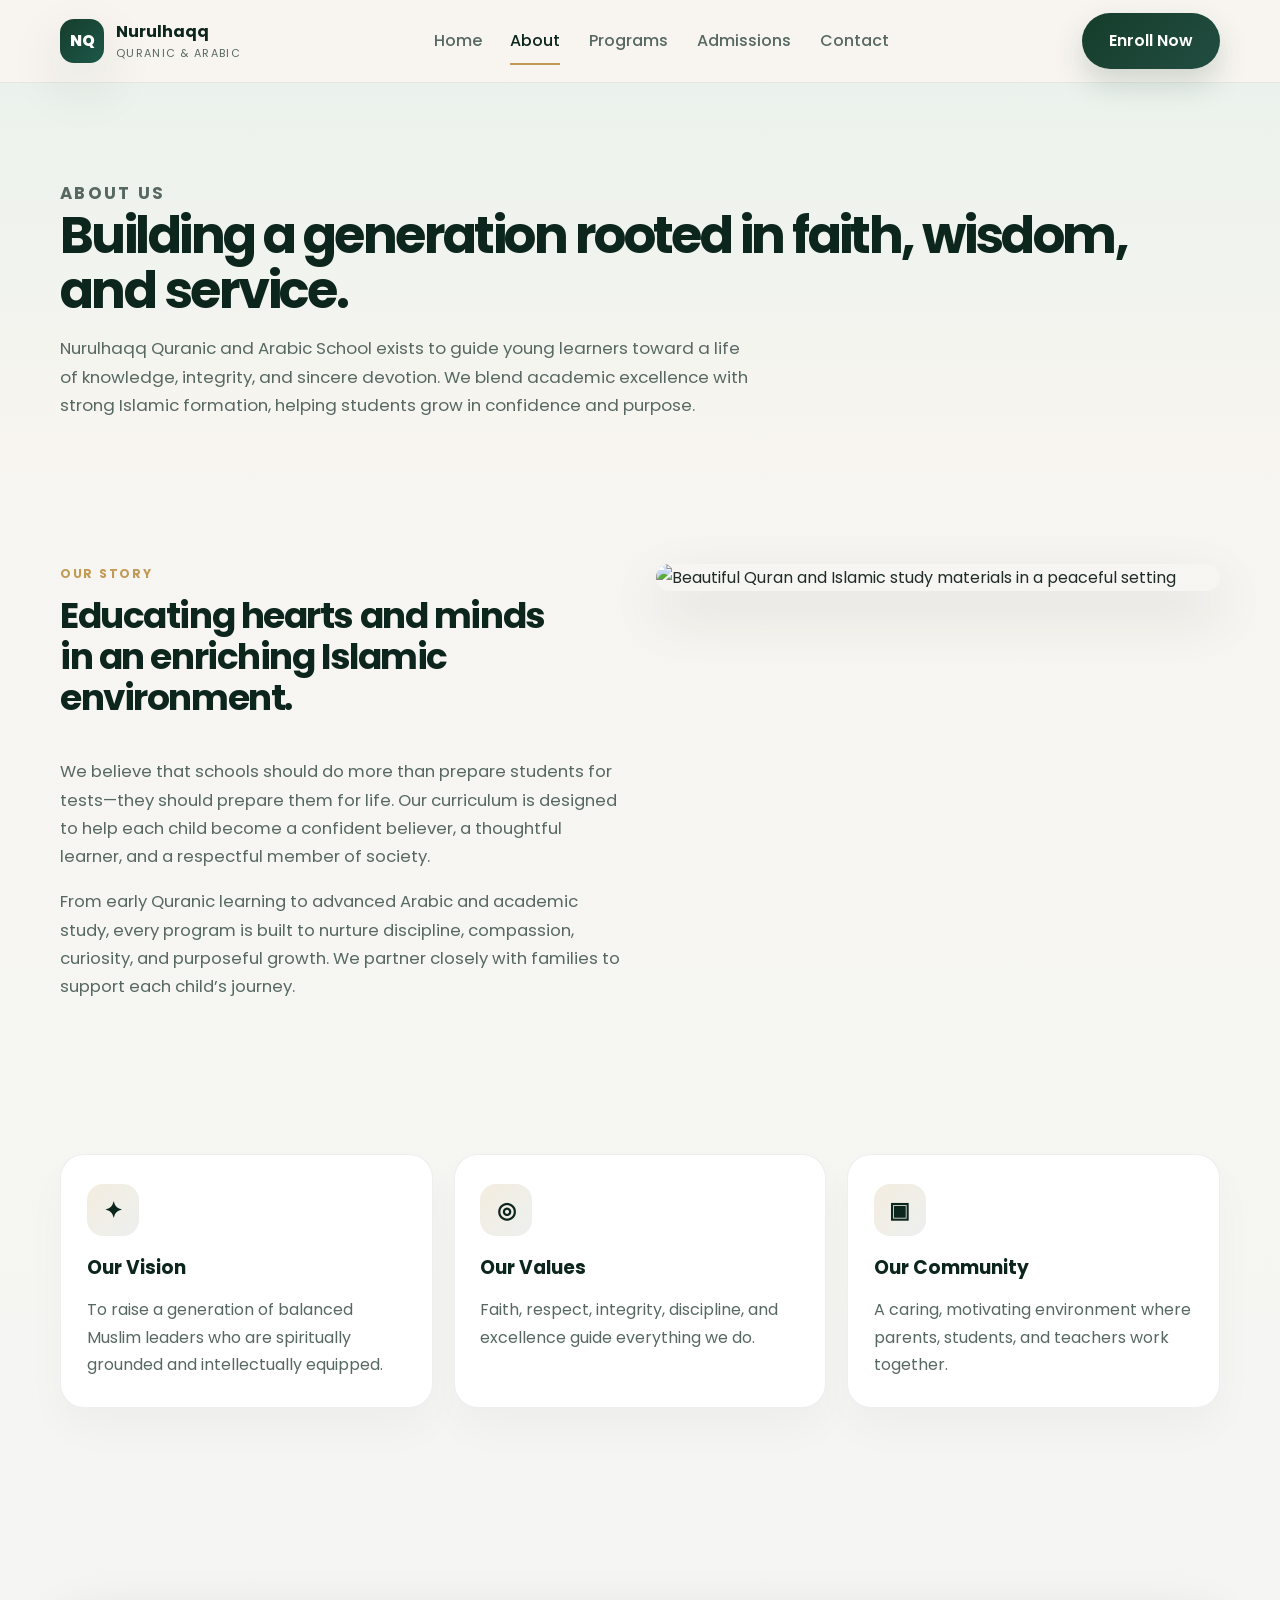
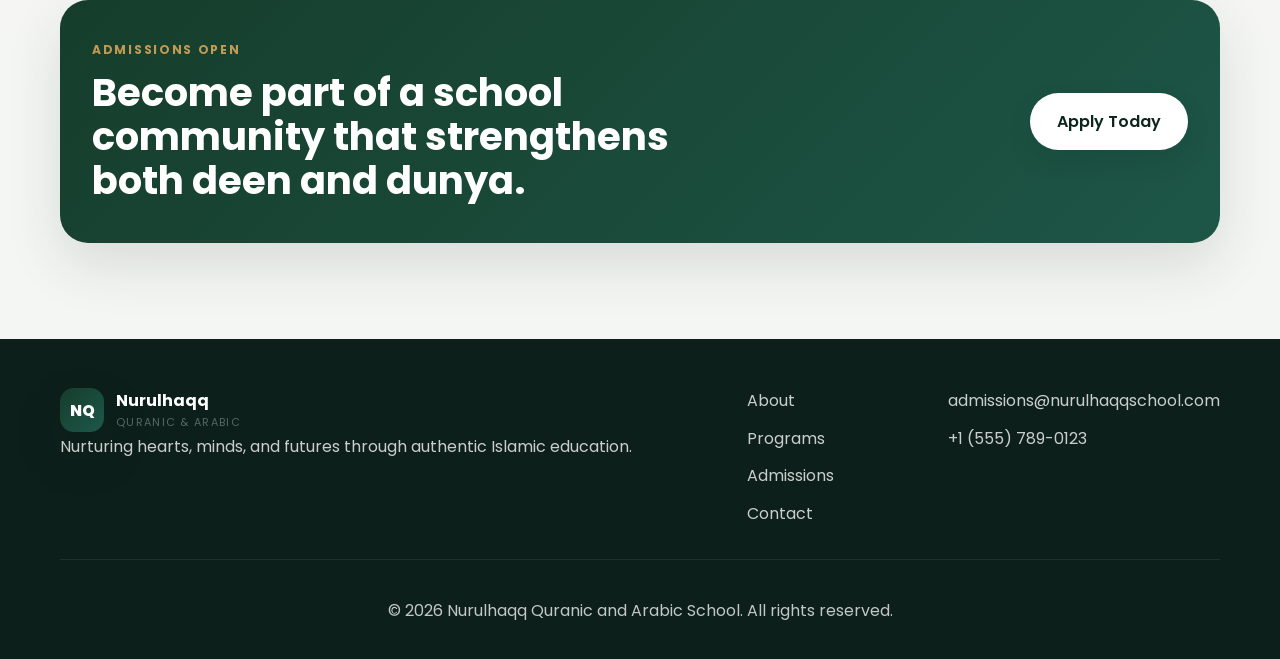
==== about.html @ 1c1f60b0 "initial commit for nurulhaqq" ====
<!DOCTYPE html>
<html lang="en">
  <head>
    <meta charset="UTF-8" />
    <meta name="viewport" content="width=device-width, initial-scale=1.0" />
    <title>About | Nurulhaqq Quranic and Arabic School</title>
    <meta name="description" content="Learn about Nurulhaqq Quranic and Arabic School and our mission to shape confident, compassionate Muslim learners." />
    <link rel="preconnect" href="https://fonts.googleapis.com" />
    <link rel="preconnect" href="https://fonts.gstatic.com" crossorigin />
    <link href="https://fonts.googleapis.com/css2?family=Cormorant+Garamond:wght@600;700&family=Poppins:wght@400;500;600;700;800&display=swap" rel="stylesheet" />
    <link rel="stylesheet" href="styles.css" />
  </head>
  <body>
    <header class="site-header">
      <div class="container nav-wrap">
        <a href="index.html" class="brand" aria-label="Nurulhaqq home">
          <div class="brand-mark">NQ</div>
          <div>
            <span class="brand-name">Nurulhaqq</span>
            <small>Quranic & Arabic</small>
          </div>
        </a>

        <nav class="main-nav" aria-label="Main Navigation">
          <a href="index.html">Home</a>
          <a href="about.html" class="active">About</a>
          <a href="programs.html">Programs</a>
          <a href="admissions.html">Admissions</a>
          <a href="contact.html">Contact</a>
        </nav>

        <a class="btn btn-primary" href="admissions.html">Enroll Now</a>
        <button class="nav-toggle" aria-label="Toggle navigation">
          <span></span>
          <span></span>
          <span></span>
        </button>
      </div>
    </header>

    <main>
      <section class="page-hero">
        <div class="container">
          <p class="eyebrow">About us</p>
          <h1>Building a generation rooted in faith, wisdom, and service.</h1>
          <p>
            Nurulhaqq Quranic and Arabic School exists to guide young learners toward a life of knowledge, integrity, and sincere devotion. We blend academic excellence with strong Islamic formation, helping students grow in confidence and purpose.
          </p>
        </div>
      </section>

      <section class="section">
        <div class="container story-layout">
          <div>
            <div class="section-heading left-align">
              <p class="eyebrow">Our story</p>
              <h2>Educating hearts and minds in an enriching Islamic environment.</h2>
            </div>
            <p class="about-copy">
              We believe that schools should do more than prepare students for tests—they should prepare them for life. Our curriculum is designed to help each child become a confident believer, a thoughtful learner, and a respectful member of society.
            </p>
            <p class="about-copy">
              From early Quranic learning to advanced Arabic and academic study, every program is built to nurture discipline, compassion, curiosity, and purposeful growth. We partner closely with families to support each child’s journey.
            </p>
          </div>

          <div class="image-card">
            <img src="https://images.unsplash.com/photo-1544967082-7bc4f7d9cb8c?auto=format&fit=crop&w=1000&q=80" alt="Beautiful Quran and Islamic study materials in a peaceful setting" />
          </div>
        </div>
      </section>

      <section class="section" style="padding-top: 0;">
        <div class="container info-grid">
          <article class="info-card">
            <div class="icon-box">✦</div>
            <h3>Our Vision</h3>
            <p>To raise a generation of balanced Muslim leaders who are spiritually grounded and intellectually equipped.</p>
          </article>
          <article class="info-card">
            <div class="icon-box">◎</div>
            <h3>Our Values</h3>
            <p>Faith, respect, integrity, discipline, and excellence guide everything we do.</p>
          </article>
          <article class="info-card">
            <div class="icon-box">▣</div>
            <h3>Our Community</h3>
            <p>A caring, motivating environment where parents, students, and teachers work together.</p>
          </article>
        </div>
      </section>

      <section class="cta section">
        <div class="container cta-box">
          <div>
            <p class="eyebrow">Admissions open</p>
            <h2>Become part of a school community that strengthens both deen and dunya.</h2>
          </div>
          <a class="btn btn-light" href="admissions.html">Apply Today</a>
        </div>
      </section>
    </main>

    <footer class="site-footer">
      <div class="container footer-wrap">
        <div>
          <div class="brand small-brand">
            <div class="brand-mark">NQ</div>
            <div>
              <span class="brand-name">Nurulhaqq</span>
              <small>Quranic & Arabic</small>
            </div>
          </div>
          <p>Nurturing hearts, minds, and futures through authentic Islamic education.</p>
        </div>

        <div class="footer-links">
          <a href="about.html">About</a>
          <a href="programs.html">Programs</a>
          <a href="admissions.html">Admissions</a>
          <a href="contact.html">Contact</a>
        </div>

        <div class="footer-contact">
          <p>admissions@nurulhaqqschool.com</p>
          <p>+1 (555) 789-0123</p>
        </div>
      </div>
      <div class="container bottom-bar">
        <p>© <span id="year"></span> Nurulhaqq Quranic and Arabic School. All rights reserved.</p>
      </div>
    </footer>

    <script src="script.js"></script>
  </body>
</html>
---- styles.css ----
:root {
  --primary: #163d2b;
  --primary-deep: #0d261d;
  --primary-soft: #e8f1eb;
  --gold: #c19a53;
  --gold-soft: #f4e8c9;
  --sand: #f7f3ea;
  --text: #1e2b27;
  --muted: #576862;
  --card: #ffffff;
  --border: rgba(22, 61, 43, 0.08);
  --shadow: 0 22px 55px rgba(13, 38, 29, 0.12);
}

* { box-sizing: border-box; }

html { scroll-behavior: smooth; }

body {
  margin: 0;
  font-family: "Poppins", sans-serif;
  background: linear-gradient(180deg, #f8f5f0 0%, #f3f6f4 100%);
  color: var(--text);
  line-height: 1.7;
}

img { display: block; width: 100%; }

a { color: inherit; text-decoration: none; }

button, input, select, textarea { font: inherit; }

.container {
  width: min(1160px, calc(100% - 2rem));
  margin: 0 auto;
}

.section {
  padding: 6rem 0;
}

.eyebrow {
  margin: 0 0 0.65rem;
  color: var(--gold);
  font-size: 0.76rem;
  letter-spacing: 0.14em;
  font-weight: 700;
  text-transform: uppercase;
}

.section-heading {
  margin-bottom: 2.5rem;
}

.section-heading h2 {
  margin: 0;
  font-size: clamp(2.2rem, 2.8vw, 3.5rem);
  line-height: 1.15;
  letter-spacing: -0.04em;
  color: var(--primary-deep);
}

.left-align { max-width: 520px; }

.center {
  margin-inline: auto;
  max-width: 760px;
  text-align: center;
}

.site-header {
  position: sticky;
  top: 0;
  z-index: 50;
  background: rgba(248, 245, 240, 0.9);
  border-bottom: 1px solid rgba(22, 61, 43, 0.08);
  backdrop-filter: blur(12px);
}

.nav-wrap {
  display: flex;
  align-items: center;
  justify-content: space-between;
  min-height: 82px;
  gap: 1rem;
}

.brand {
  display: inline-flex;
  align-items: center;
  gap: 0.75rem;
}

.brand-mark {
  display: grid;
  place-items: center;
  width: 44px;
  height: 44px;
  border-radius: 14px;
  background: linear-gradient(135deg, var(--primary), #1d584a);
  color: white;
  font-weight: 800;
  box-shadow: var(--shadow);
}

.brand-name,
.brand small {
  display: block;
}

.brand-name {
  font-weight: 700;
  color: var(--primary-deep);
}

.brand small {
  font-size: 0.68rem;
  text-transform: uppercase;
  letter-spacing: 0.12em;
  color: var(--muted);
}

.main-nav {
  display: flex;
  align-items: center;
  gap: 1.8rem;
  font-weight: 500;
  color: var(--muted);
}

.main-nav a {
  position: relative;
  transition: color 0.2s ease;
}

.main-nav a::after {
  content: "";
  position: absolute;
  left: 0;
  bottom: -10px;
  width: 100%;
  height: 2px;
  background: var(--gold);
  transform: scaleX(0);
  transform-origin: left;
  transition: transform 0.2s ease;
}

.main-nav a:hover::after,
.main-nav a.active::after {
  transform: scaleX(1);
}

.main-nav a:hover,
.main-nav a.active {
  color: var(--primary-deep);
}

.btn {
  display: inline-flex;
  align-items: center;
  justify-content: center;
  padding: 0.92rem 1.7rem;
  border: none;
  border-radius: 999px;
  font-weight: 600;
  cursor: pointer;
  transition: transform 0.2s ease, box-shadow 0.2s ease;
}

.btn:hover {
  transform: translateY(-1px);
}

.btn-primary {
  background: linear-gradient(135deg, var(--primary), #214d41);
  color: white;
  box-shadow: 0 14px 30px rgba(22, 61, 43, 0.18);
}

.btn-secondary {
  background: transparent;
  color: var(--primary-deep);
  border: 1px solid rgba(22, 61, 43, 0.12);
}

.btn-light {
  background: white;
  color: var(--primary-deep);
  box-shadow: 0 10px 25px rgba(13, 38, 29, 0.12);
}

.nav-toggle {
  display: none;
  background: transparent;
  border: none;
  width: 46px;
  height: 46px;
  padding: 0;
  cursor: pointer;
}

.nav-toggle span {
  display: block;
  width: 22px;
  height: 2px;
  margin: 5px auto;
  border-radius: 2px;
  background: var(--primary-deep);
}

.hero {
  padding: 4.5rem 0 5rem;
  background: linear-gradient(180deg, rgba(232, 241, 235, 0.9), rgba(248, 245, 240, 0.7));
}

.hero-content {
  display: grid;
  grid-template-columns: 1.08fr 0.92fr;
  gap: 3rem;
  align-items: center;
}

.hero-copy h1 {
  margin: 0;
  color: var(--primary-deep);
  font-size: clamp(2.8rem, 5vw, 5rem);
  line-height: 0.98;
  letter-spacing: -0.06em;
}

.hero-copy .lead {
  max-width: 600px;
  margin-top: 1.2rem;
  color: var(--muted);
  font-size: 1.08rem;
}

.hero-actions {
  display: flex;
  flex-wrap: wrap;
  gap: 1rem;
  margin-top: 2rem;
}

.hero-metrics {
  list-style: none;
  padding: 0;
  margin: 2.2rem 0 0;
  display: flex;
  gap: 2rem;
  flex-wrap: wrap;
}

.hero-metrics li {
  display: flex;
  flex-direction: column;
  gap: 0.2rem;
}

.hero-metrics strong {
  font-size: 1.8rem;
  color: var(--primary-deep);
}

.hero-metrics span {
  color: var(--muted);
}

.hero-visual {
  position: relative;
  min-height: 560px;
}

.image-card {
  overflow: hidden;
  border-radius: 30px;
  box-shadow: var(--shadow);
}

.main-image {
  position: absolute;
  inset: 38px 0 0 75px;
}

.hero-visual img {
  height: 100%;
  object-fit: cover;
}

.floating-card {
  position: absolute;
  background: rgba(255, 255, 255, 0.96);
  border: 1px solid rgba(13, 38, 29, 0.05);
  border-radius: 20px;
  padding: 1rem 1.1rem;
  box-shadow: 0 18px 35px rgba(13, 38, 29, 0.08);
}

.floating-card .label {
  display: block;
  margin-bottom: 0.2rem;
  font-size: 0.7rem;
  letter-spacing: 0.08em;
  text-transform: uppercase;
  color: var(--muted);
}

.card-one {
  left: 0;
  top: 18px;
}

.card-two {
  right: 0;
  bottom: 40px;
}

.trust-bar {
  background: var(--primary-deep);
  padding: 1rem 0;
  color: rgba(255, 255, 255, 0.9);
}

.trust-wrap {
  display: flex;
  align-items: center;
  justify-content: space-between;
  gap: 1.5rem;
}

.trust-wrap > span {
  font-weight: 600;
}

.trust-logos {
  display: flex;
  justify-content: flex-end;
  flex-wrap: wrap;
  gap: 1.5rem;
  color: rgba(255, 255, 255, 0.72);
  font-size: 0.72rem;
  letter-spacing: 0.08em;
  text-transform: uppercase;
}

.two-column {
  display: grid;
  grid-template-columns: 0.92fr 1.08fr;
  gap: 2.5rem;
  align-items: center;
}

.about-copy {
  color: var(--muted);
  font-size: 1.04rem;
}

.feature-grid,
.program-grid,
.news-grid,
.testimonial-grid {
  display: grid;
  gap: 1.5rem;
}

.feature-grid {
  grid-template-columns: repeat(3, minmax(0, 1fr));
  margin-top: 3rem;
}

.feature-card,
.program-card,
.news-card,
.testimonial-grid blockquote,
.info-card,
.contact-card,
.form-panel {
  background: var(--card);
  border: 1px solid var(--border);
  border-radius: 24px;
  box-shadow: 0 20px 40px rgba(13, 38, 29, 0.03);
}

.feature-card {
  padding: 2rem 1.5rem;
}

.icon-box {
  display: grid;
  place-items: center;
  width: 52px;
  height: 52px;
  border-radius: 16px;
  background: linear-gradient(135deg, rgba(193, 154, 83, 0.18), rgba(22, 61, 43, 0.08));
  color: var(--primary-deep);
  font-size: 1.4rem;
  font-weight: 700;
  margin-bottom: 1rem;
}

.feature-card h3,
.program-card h3,
.news-body h3,
.info-card h3,
.contact-card h3 {
  margin: 0 0 0.8rem;
  color: var(--primary-deep);
}

.feature-card p,
.program-card p,
.news-body p,
.info-card p,
.contact-card p {
  margin: 0;
  color: var(--muted);
}

.program-grid {
  grid-template-columns: repeat(3, minmax(0, 1fr));
  margin-top: 2.5rem;
}

.program-card {
  padding: 2rem 1.5rem;
}

.program-card.feature {
  background: linear-gradient(180deg, var(--primary-soft), #ffffff);
}

.tag {
  display: inline-block;
  padding: 0.45rem 0.8rem;
  border-radius: 999px;
  background: rgba(22, 61, 43, 0.08);
  color: var(--primary-deep);
  font-size: 0.72rem;
  font-weight: 600;
  letter-spacing: 0.08em;
  text-transform: uppercase;
}

.program-card ul {
  margin: 1.15rem 0 0;
  padding-left: 1.2rem;
  color: var(--muted);
  line-height: 1.9;
}

.highlights {
  background: linear-gradient(180deg, rgba(22, 61, 43, 0.04), rgba(22, 61, 43, 0));
}

.highlight-grid {
  display: grid;
  grid-template-columns: 1fr 1fr;
  gap: 2rem;
  align-items: center;
}

.highlight-visual img {
  min-height: 440px;
  height: 100%;
  object-fit: cover;
  border-radius: 30px;
  box-shadow: var(--shadow);
}

.check-list {
  display: grid;
  gap: 1rem;
  margin-top: 1.8rem;
}

.check-list div {
  display: flex;
  align-items: flex-start;
  gap: 0.8rem;
}

.check-list span {
  width: 32px;
  height: 32px;
  border-radius: 50%;
  display: grid;
  place-items: center;
  background: rgba(22, 61, 43, 0.08);
  color: var(--primary);
  font-weight: 700;
}

.check-list p {
  margin: 0;
  color: var(--muted);
}

.news-grid {
  grid-template-columns: repeat(3, minmax(0, 1fr));
  margin-top: 2.5rem;
}

.news-card {
  overflow: hidden;
}

.news-card img {
  height: 220px;
  object-fit: cover;
}

.news-body {
  padding: 1.5rem;
}

.date {
  display: inline-block;
  margin-bottom: 0.7rem;
  font-size: 0.76rem;
  font-weight: 700;
  letter-spacing: 0.08em;
  text-transform: uppercase;
  color: var(--gold);
}

.news-body a {
  display: inline-flex;
  margin-top: 0.9rem;
  color: var(--primary-deep);
  font-weight: 600;
}

.testimonial-grid {
  grid-template-columns: repeat(3, minmax(0, 1fr));
  margin-top: 2.5rem;
}

.testimonial-grid blockquote {
  margin: 0;
  padding: 2rem 1.5rem;
  color: var(--text);
  line-height: 1.8;
}

.testimonial-grid footer {
  margin-top: 1rem;
  color: var(--primary-deep);
  font-weight: 600;
}

.cta-box {
  display: flex;
  align-items: center;
  justify-content: space-between;
  gap: 2rem;
  padding: 2.5rem 2rem;
  background: linear-gradient(135deg, var(--primary), #1d5647);
  border-radius: 28px;
  color: white;
  box-shadow: var(--shadow);
}

.cta-box h2 {
  margin: 0;
  max-width: 660px;
  font-size: clamp(1.9rem, 3vw, 3rem);
  line-height: 1.15;
}

.page-hero {
  padding: 5rem 0 3rem;
  background: linear-gradient(180deg, rgba(232, 241, 235, 0.8), rgba(248, 245, 240, 0.9));
}

.page-hero h1 {
  margin: 0;
  color: var(--primary-deep);
  font-size: clamp(2.4rem, 4vw, 4rem);
  line-height: 1.08;
  letter-spacing: -0.05em;
}

.page-hero p {
  margin: 1rem 0 0;
  max-width: 700px;
  color: var(--muted);
  font-size: 1.05rem;
}

.info-grid {
  display: grid;
  grid-template-columns: repeat(3, minmax(0, 1fr));
  gap: 1.3rem;
  margin-top: 2.5rem;
}

.info-card {
  padding: 1.8rem 1.6rem;
}

.story-layout,
.contact-layout,
.admissions-layout {
  display: grid;
  grid-template-columns: 1fr 1fr;
  gap: 2rem;
  align-items: start;
}

.contact-card,
.form-panel {
  padding: 2rem 1.5rem;
}

.contact-list {
  display: grid;
  gap: 1rem;
  margin-top: 1.2rem;
}

.contact-list div {
  display: flex;
  gap: 0.8rem;
  align-items: flex-start;
}

.contact-list strong {
  display: block;
  margin-bottom: 0.15rem;
  color: var(--primary-deep);
}

.contact-list span,
.contact-list a {
  color: var(--muted);
}

.form-panel form {
  display: grid;
  gap: 1rem;
}

.form-row {
  display: grid;
  grid-template-columns: 1fr 1fr;
  gap: 1rem;
}

label {
  display: grid;
  gap: 0.45rem;
  font-weight: 600;
  color: var(--primary-deep);
}

input, select, textarea {
  width: 100%;
  border: 1px solid rgba(22, 61, 43, 0.12);
  border-radius: 14px;
  background: #fbfbfa;
  padding: 0.9rem 1rem;
  color: var(--text);
}

input:focus, select:focus, textarea:focus {
  outline: 2px solid rgba(193, 154, 83, 0.35);
  border-color: rgba(193, 154, 83, 0.8);
}

textarea {
  min-height: 120px;
  resize: vertical;
}

.checkbox-list {
  display: grid;
  grid-template-columns: repeat(2, minmax(0, 1fr));
  gap: 0.7rem;
  margin-top: 0.4rem;
}

.checkbox-item {
  display: flex;
  align-items: center;
  gap: 0.5rem;
  color: var(--muted);
  font-weight: 500;
}

.checkbox-item input {
  width: 18px;
  height: 18px;
}

.form-status {
  min-height: 1.5rem;
  color: var(--primary-deep);
  font-weight: 600;
}

.site-footer {
  padding: 3rem 0 1.2rem;
  background: #0d1f1a;
  color: rgba(255, 255, 255, 0.78);
}

.footer-wrap {
  display: flex;
  justify-content: space-between;
  gap: 2rem;
  align-items: flex-start;
}

.small-brand .brand-name,
.small-brand .brand-mark {
  color: white;
}

.footer-links,
.footer-contact {
  display: grid;
  gap: 0.65rem;
}

.footer-contact p,
.footer-wrap p {
  margin: 0;
}

.bottom-bar {
  margin-top: 2rem;
  padding-top: 1.3rem;
  border-top: 1px solid rgba(255, 255, 255, 0.08);
  text-align: center;
  color: rgba(255, 255, 255, 0.75);
}

@media (max-width: 900px) {
  .main-nav {
    position: absolute;
    top: 100%;
    left: 1rem;
    right: 1rem;
    display: none;
    flex-direction: column;
    align-items: flex-start;
    background: rgba(255, 255, 255, 0.98);
    border: 1px solid var(--border);
    border-radius: 18px;
    padding: 1rem 1.2rem;
    box-shadow: var(--shadow);
  }

  .main-nav.open {
    display: flex;
  }

  .nav-toggle {
    display: block;
  }

  .hero-content,
  .two-column,
  .highlight-grid,
  .story-layout,
  .contact-layout,
  .admissions-layout,
  .program-grid,
  .feature-grid,
  .news-grid,
  .testimonial-grid,
  .info-grid,
  .footer-wrap {
    display: grid;
    grid-template-columns: 1fr;
  }

  .hero-visual {
    min-height: auto;
  }

  .main-image {
    position: relative;
    inset: auto;
    margin-top: 1rem;
  }

  .floating-card {
    display: none;
  }

  .cta-box {
    flex-direction: column;
    align-items: flex-start;
  }
}

@media (max-width: 620px) {
  .section {
    padding: 4.5rem 0;
  }

  .hero {
    padding-top: 3rem;
  }

  .hero-actions {
    flex-direction: column;
    align-items: stretch;
  }

  .btn {
    width: 100%;
  }

  .trust-wrap,
  .form-row,
  .checkbox-list {
    grid-template-columns: 1fr;
  }

  .trust-wrap {
    display: flex;
    flex-direction: column;
    align-items: flex-start;
  }
}
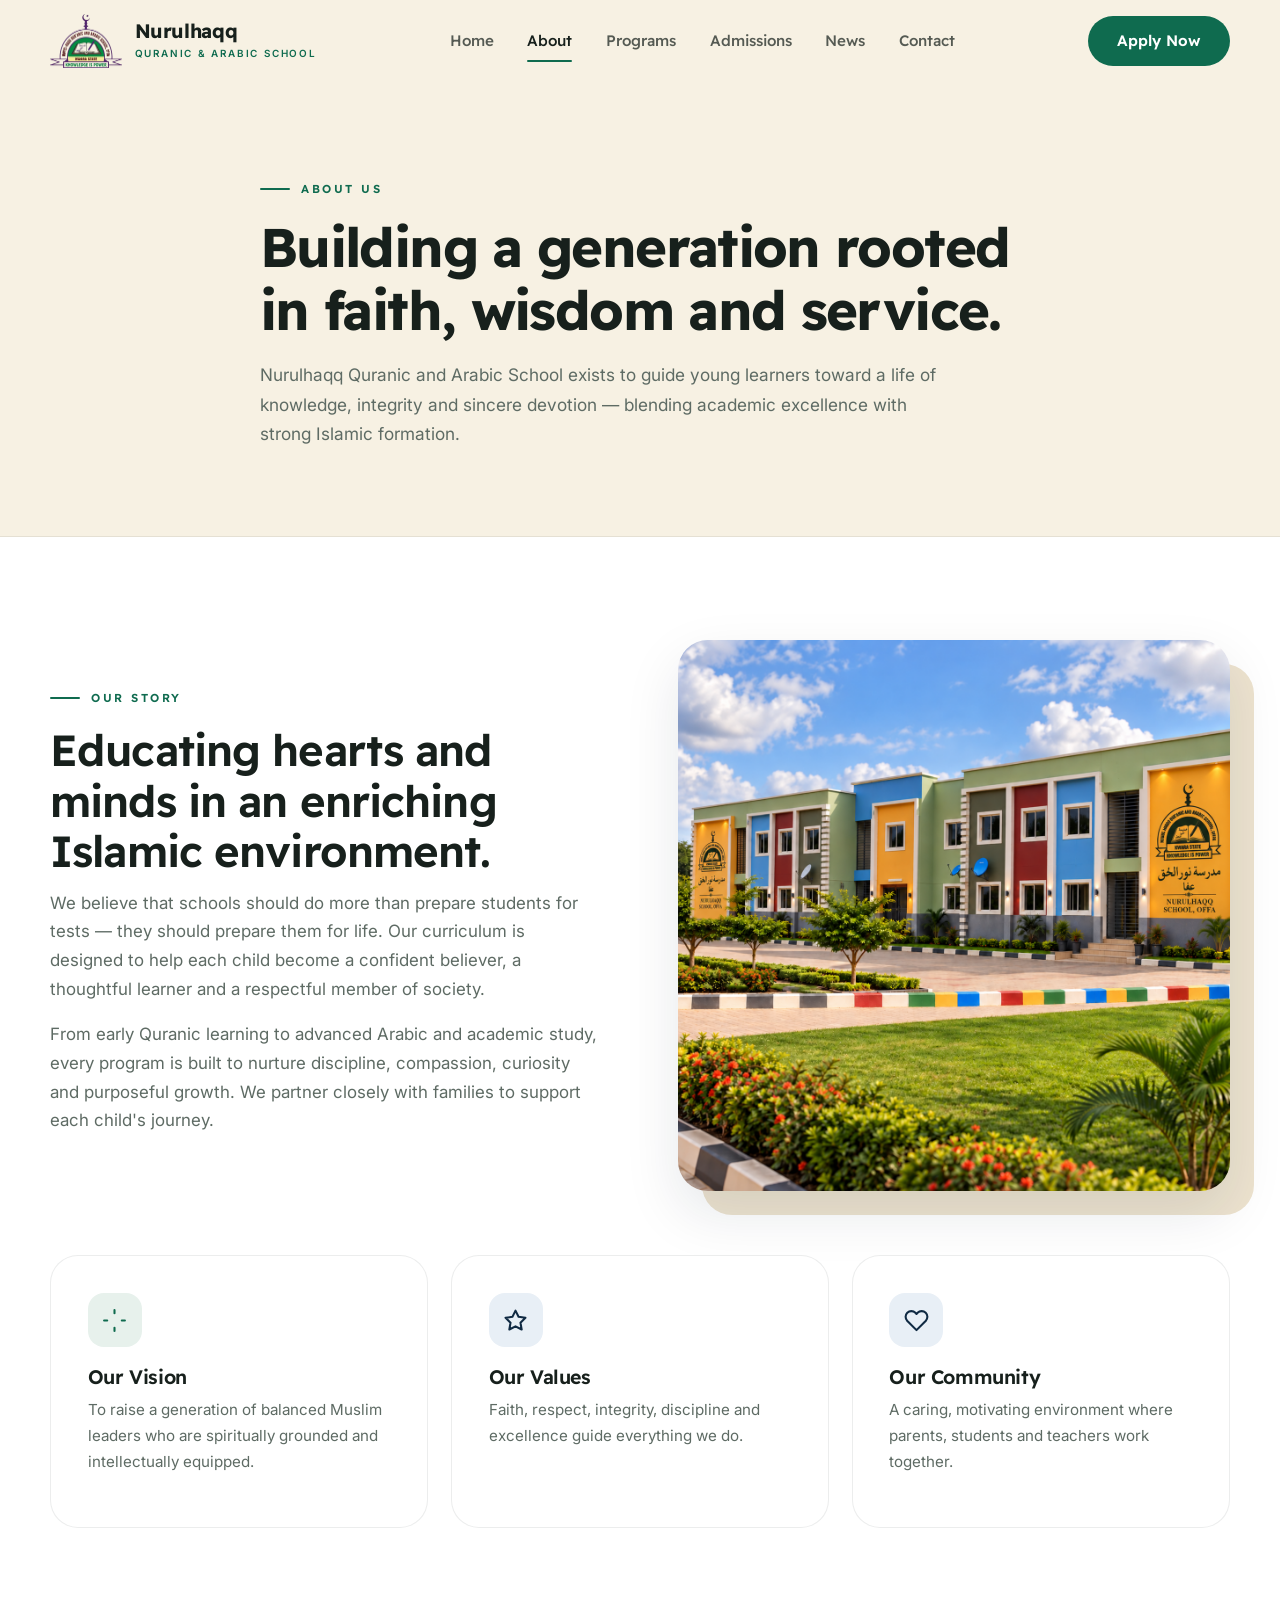
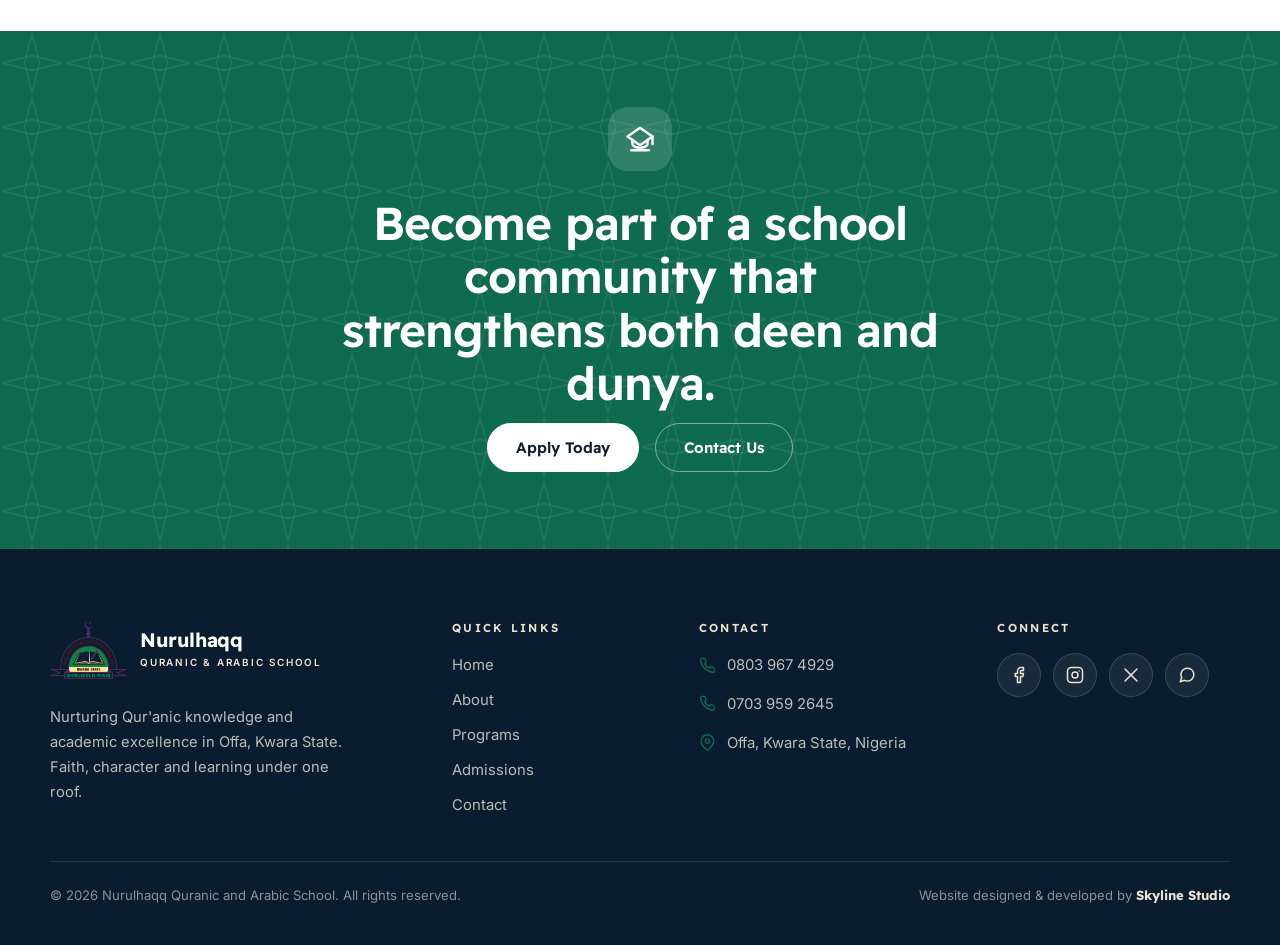
==== commit a29a17ed: "Update Nurulhaqq website" ====
--- a/about.html
+++ b/about.html
@@ -3,134 +3,241 @@
   <head>
     <meta charset="UTF-8" />
     <meta name="viewport" content="width=device-width, initial-scale=1.0" />
-    <title>About | Nurulhaqq Quranic and Arabic School</title>
+    <title>About | Nurulhaqq Quranic and Arabic School, Offa</title>
     <meta name="description" content="Learn about Nurulhaqq Quranic and Arabic School and our mission to shape confident, compassionate Muslim learners." />
     <link rel="preconnect" href="https://fonts.googleapis.com" />
     <link rel="preconnect" href="https://fonts.gstatic.com" crossorigin />
-    <link href="https://fonts.googleapis.com/css2?family=Cormorant+Garamond:wght@600;700&family=Poppins:wght@400;500;600;700;800&display=swap" rel="stylesheet" />
+    <link href="https://fonts.googleapis.com/css2?family=Readex+Pro:wght@400;500;600;700&family=Inter:wght@400;500;600&display=swap" rel="stylesheet" />
     <link rel="stylesheet" href="styles.css" />
   </head>
+
   <body>
-    <header class="site-header">
+    <!-- ============================================================ -->
+    <!-- Inline SVG icon sprite (no external icon library)            -->
+    <!-- ============================================================ -->
+    <svg xmlns="http://www.w3.org/2000/svg" style="display:none" aria-hidden="true">
+      <symbol id="i-arrow-right" viewBox="0 0 24 24" fill="none" stroke="currentColor" stroke-width="2" stroke-linecap="round" stroke-linejoin="round">
+        <path d="M5 12h14" /><path d="m12 5 7 7-7 7" />
+      </symbol>
+      <symbol id="i-menu" viewBox="0 0 24 24" fill="none" stroke="currentColor" stroke-width="2" stroke-linecap="round">
+        <path d="M4 7h16" /><path d="M4 12h16" /><path d="M4 17h16" />
+      </symbol>
+      <symbol id="i-star" viewBox="0 0 24 24" fill="none" stroke="currentColor" stroke-width="2" stroke-linecap="round" stroke-linejoin="round">
+        <path d="M12 2.5l2.95 5.98 6.6.96-4.78 4.66 1.13 6.58L12 17.57l-5.9 3.1 1.13-6.57L2.45 9.45l6.6-.96L12 2.5z" />
+      </symbol>
+      <symbol id="i-spark" viewBox="0 0 24 24" fill="none" stroke="currentColor" stroke-width="2" stroke-linecap="round" stroke-linejoin="round">
+        <path d="M12 2v3" /><path d="M12 19v3" /><path d="M2 12h3" /><path d="M19 12h3" />
+      </symbol>
+      <symbol id="i-check" viewBox="0 0 24 24" fill="none" stroke="currentColor" stroke-width="3" stroke-linecap="round" stroke-linejoin="round">
+        <path d="M20 6 9 17l-5-5" />
+      </symbol>
+      <symbol id="i-book" viewBox="0 0 24 24" fill="none" stroke="currentColor" stroke-width="2" stroke-linecap="round" stroke-linejoin="round">
+        <path d="M2 4h6a4 4 0 0 1 4 4v12a3 3 0 0 0-3-3H2V4z" /><path d="M22 4h-6a4 4 0 0 0-4 4v12a3 3 0 0 1 3-3h7V4z" />
+      </symbol>
+      <symbol id="i-globe" viewBox="0 0 24 24" fill="none" stroke="currentColor" stroke-width="2" stroke-linecap="round" stroke-linejoin="round">
+        <circle cx="12" cy="12" r="10" /><path d="M2 12h20" /><path d="M12 2a15.3 15.3 0 0 1 4 10 15.3 15.3 0 0 1-4 10 15.3 15.3 0 0 1-4-10 15.3 15.3 0 0 1 4-10z" />
+      </symbol>
+      <symbol id="i-phone" viewBox="0 0 24 24" fill="none" stroke="currentColor" stroke-width="2" stroke-linecap="round" stroke-linejoin="round">
+        <path d="M22 16.92v3a2 2 0 0 1-2.18 2 19.79 19.79 0 0 1-8.63-3.07 19.5 19.5 0 0 1-6-6A19.79 19.79 0 0 1 2.12 4.18 2 2 0 0 1 4.11 2h3a2 2 0 0 1 2 1.72c.13.96.36 1.9.7 2.81a2 2 0 0 1-.45 2.11L8.09 9.91a16 16 0 0 0 6 6l1.27-1.27a2 2 0 0 1 2.11-.45c.91.34 1.85.57 2.81.7A2 2 0 0 1 22 16.92z" />
+      </symbol>
+      <symbol id="i-pin" viewBox="0 0 24 24" fill="none" stroke="currentColor" stroke-width="2" stroke-linecap="round" stroke-linejoin="round">
+        <path d="M21 10c0 7-9 13-9 13s-9-6-9-13a9 9 0 0 1 18 0z" /><circle cx="12" cy="10" r="3" />
+      </symbol>
+      <symbol id="i-mail" viewBox="0 0 24 24" fill="none" stroke="currentColor" stroke-width="2" stroke-linecap="round" stroke-linejoin="round">
+        <rect x="2" y="4" width="20" height="16" rx="2" /><path d="m22 7-10 5L2 7" />
+      </symbol>
+      <symbol id="i-clock" viewBox="0 0 24 24" fill="none" stroke="currentColor" stroke-width="2" stroke-linecap="round" stroke-linejoin="round">
+        <circle cx="12" cy="12" r="10" /><path d="M12 6v6l4 2" />
+      </symbol>
+      <symbol id="i-moon" viewBox="0 0 24 24" fill="none" stroke="currentColor" stroke-width="2" stroke-linecap="round" stroke-linejoin="round">
+        <path d="M21 12.8A9 9 0 1 1 11.2 3 7 7 0 0 0 21 12.8z" />
+      </symbol>
+      <symbol id="i-heart" viewBox="0 0 24 24" fill="none" stroke="currentColor" stroke-width="2" stroke-linecap="round" stroke-linejoin="round">
+        <path d="M20.84 4.61a5.5 5.5 0 0 0-7.78 0L12 5.67l-1.06-1.06a5.5 5.5 0 0 0-7.78 7.78l1.06 1.06L12 21.23l7.78-7.78 1.06-1.06a5.5 5.5 0 0 0 0-7.78z" />
+      </symbol>
+      <symbol id="i-school" viewBox="0 0 24 24" fill="none" stroke="currentColor" stroke-width="2" stroke-linecap="round" stroke-linejoin="round">
+        <path d="m22 10-10-7-10 7 10 7 10-7z" /><path d="M22 10v6" /><path d="M6 12.5V16c0 1.66 2.69 3 6 3s6-1.34 6-3v-3.5" /><path d="M5 21h14" />
+      </symbol>
+      <symbol id="i-facebook" viewBox="0 0 24 24" fill="none" stroke="currentColor" stroke-width="2" stroke-linecap="round" stroke-linejoin="round">
+        <path d="M18 2h-3a5 5 0 0 0-5 5v3H7v4h3v8h4v-8h3l1-4h-4V7a1 1 0 0 1 1-1h3V2z" />
+      </symbol>
+      <symbol id="i-instagram" viewBox="0 0 24 24" fill="none" stroke="currentColor" stroke-width="2" stroke-linecap="round" stroke-linejoin="round">
+        <rect x="2" y="2" width="20" height="20" rx="5" /><circle cx="12" cy="12" r="4" /><path d="M17.5 6.5v.01" />
+      </symbol>
+      <symbol id="i-twitter" viewBox="0 0 24 24" fill="none" stroke="currentColor" stroke-width="2" stroke-linecap="round">
+        <path d="M4 4l16 16" /><path d="M20 4 4 20" />
+      </symbol>
+      <symbol id="i-whats" viewBox="0 0 24 24" fill="none" stroke="currentColor" stroke-width="2" stroke-linecap="round" stroke-linejoin="round">
+        <path d="M21 11.5a8.38 8.38 0 0 1-.9 3.8 8.5 8.5 0 0 1-7.6 4.7 8.38 8.38 0 0 1-3.8-.9L3 21l1.9-5.7a8.38 8.38 0 0 1-.9-3.8 8.5 8.5 0 0 1 4.7-7.6 8.38 8.38 0 0 1 3.8-.9h.5a8.48 8.48 0 0 1 8 8v.5z" />
+      </symbol>
+    </svg>
+
+    <!-- ============================================================ -->
+    <!-- Header / navigation                                          -->
+    <!-- ============================================================ -->
+    <header class="site-header" id="site-header">
       <div class="container nav-wrap">
         <a href="index.html" class="brand" aria-label="Nurulhaqq home">
-          <div class="brand-mark">NQ</div>
-          <div>
+          <img src="images/school-logo.png" alt="Nurulhaqq Quranic and Arabic School crest" />
+          <span>
             <span class="brand-name">Nurulhaqq</span>
-            <small>Quranic & Arabic</small>
-          </div>
+            <span class="brand-tag">Quranic &amp; Arabic School</span>
+          </span>
         </a>
 
-        <nav class="main-nav" aria-label="Main Navigation">
+        <nav class="main-nav" id="main-nav" aria-label="Main navigation">
           <a href="index.html">Home</a>
-          <a href="about.html" class="active">About</a>
+          <a href="about.html" class="is-active">About</a>
           <a href="programs.html">Programs</a>
           <a href="admissions.html">Admissions</a>
+          <a href="index.html#news">News</a>
           <a href="contact.html">Contact</a>
+        <a href="admissions.html" class="btn btn--primary nav-mobile-cta">Apply Now</a>
         </nav>
 
-        <a class="btn btn-primary" href="admissions.html">Enroll Now</a>
-        <button class="nav-toggle" aria-label="Toggle navigation">
-          <span></span>
-          <span></span>
-          <span></span>
+        <a href="admissions.html" class="btn btn--primary nav-cta">Apply Now</a>
+
+        <button class="nav-toggle" id="nav-toggle" aria-label="Toggle menu" aria-expanded="false">
+          <svg><use href="#i-menu" /></svg>
         </button>
       </div>
     </header>
 
     <main>
+      <!-- ============================================================ -->
+      <!-- Page hero                                                   -->
+      <!-- ============================================================ -->
       <section class="page-hero">
+        <div class="container page-hero__inner">
+          <p class="eyebrow">About us</p>
+          <h1>Building a generation rooted in faith, wisdom and service.</h1>
+          <p>
+            Nurulhaqq Quranic and Arabic School exists to guide young learners toward a life of
+            knowledge, integrity and sincere devotion — blending academic excellence with strong
+            Islamic formation.
+          </p>
+        </div>
+      </section>
+
+      <!-- ============================================================ -->
+      <!-- Our story                                                   -->
+      <!-- ============================================================ -->
+      <section class="page-section section">
         <div class="container">
-          <p class="eyebrow">About us</p>
-          <h1>Building a generation rooted in faith, wisdom, and service.</h1>
-          <p>
-            Nurulhaqq Quranic and Arabic School exists to guide young learners toward a life of knowledge, integrity, and sincere devotion. We blend academic excellence with strong Islamic formation, helping students grow in confidence and purpose.
-          </p>
+          <div class="dual-grid">
+            <div>
+              <div class="section-head">
+                <p class="eyebrow">Our story</p>
+                <h2>Educating hearts and minds in an enriching Islamic environment.</h2>
+              </div>
+              <p class="lead">
+                We believe that schools should do more than prepare students for tests — they
+                should prepare them for life. Our curriculum is designed to help each child become
+                a confident believer, a thoughtful learner and a respectful member of society.
+              </p>
+              <p class="lead">
+                From early Quranic learning to advanced Arabic and academic study, every program
+                is built to nurture discipline, compassion, curiosity and purposeful growth. We
+                partner closely with families to support each child's journey.
+              </p>
+            </div>
+
+            <div class="dual-med" data-reveal>
+              <img src="images/school-building.png" alt="The Nurulhaqq school building in Offa, Kwara State" loading="lazy" />
+            </div>
+          </div>
+
+          <div class="info-grid">
+            <article class="panel info-card" data-reveal>
+              <div class="program__icon"><svg><use href="#i-spark" /></svg></div>
+              <h3>Our Vision</h3>
+              <p>To raise a generation of balanced Muslim leaders who are spiritually grounded and intellectually equipped.</p>
+            </article>
+            <article class="panel info-card" data-reveal>
+              <div class="program__icon program__icon--navy"><svg><use href="#i-star" /></svg></div>
+              <h3>Our Values</h3>
+              <p>Faith, respect, integrity, discipline and excellence guide everything we do.</p>
+            </article>
+            <article class="panel info-card" data-reveal>
+              <div class="program__icon program__icon--navy"><svg><use href="#i-heart" /></svg></div>
+              <h3>Our Community</h3>
+              <p>A caring, motivating environment where parents, students and teachers work together.</p>
+            </article>
+          </div>
         </div>
       </section>
 
-      <section class="section">
-        <div class="container story-layout">
-          <div>
-            <div class="section-heading left-align">
-              <p class="eyebrow">Our story</p>
-              <h2>Educating hearts and minds in an enriching Islamic environment.</h2>
-            </div>
-            <p class="about-copy">
-              We believe that schools should do more than prepare students for tests—they should prepare them for life. Our curriculum is designed to help each child become a confident believer, a thoughtful learner, and a respectful member of society.
-            </p>
-            <p class="about-copy">
-              From early Quranic learning to advanced Arabic and academic study, every program is built to nurture discipline, compassion, curiosity, and purposeful growth. We partner closely with families to support each child’s journey.
-            </p>
-          </div>
-
-          <div class="image-card">
-            <img src="https://images.unsplash.com/photo-1544967082-7bc4f7d9cb8c?auto=format&fit=crop&w=1000&q=80" alt="Beautiful Quran and Islamic study materials in a peaceful setting" />
-          </div>
-        </div>
-      </section>
-
-      <section class="section" style="padding-top: 0;">
-        <div class="container info-grid">
-          <article class="info-card">
-            <div class="icon-box">✦</div>
-            <h3>Our Vision</h3>
-            <p>To raise a generation of balanced Muslim leaders who are spiritually grounded and intellectually equipped.</p>
-          </article>
-          <article class="info-card">
-            <div class="icon-box">◎</div>
-            <h3>Our Values</h3>
-            <p>Faith, respect, integrity, discipline, and excellence guide everything we do.</p>
-          </article>
-          <article class="info-card">
-            <div class="icon-box">▣</div>
-            <h3>Our Community</h3>
-            <p>A caring, motivating environment where parents, students, and teachers work together.</p>
-          </article>
-        </div>
-      </section>
-
-      <section class="cta section">
-        <div class="container cta-box">
-          <div>
-            <p class="eyebrow">Admissions open</p>
-            <h2>Become part of a school community that strengthens both deen and dunya.</h2>
-          </div>
-          <a class="btn btn-light" href="admissions.html">Apply Today</a>
+      <!-- ============================================================ -->
+      <!-- CTA                                                          -->
+      <!-- ============================================================ -->
+      <section class="cta section--tight">
+        <div class="container cta__inner" data-reveal>
+          <div class="cta__icon"><svg><use href="#i-school" /></svg></div>
+          <h2>Become part of a school community that strengthens both deen and dunya.</h2>
+          <div class="cta__actions">
+            <a href="admissions.html" class="btn btn--light">Apply Today</a>
+            <a href="contact.html" class="btn btn--ghost-light">Contact Us</a>
+          </div>
         </div>
       </section>
     </main>
 
-    <footer class="site-footer">
-      <div class="container footer-wrap">
-        <div>
-          <div class="brand small-brand">
-            <div class="brand-mark">NQ</div>
-            <div>
+    <!-- ============================================================ -->
+    <!-- Footer                                                       -->
+    <!-- ============================================================ -->
+    <footer class="footer">
+      <div class="container footer__grid">
+        <div>
+          <a href="index.html" class="brand" aria-label="Nurulhaqq home">
+            <img src="images/school-logo.png" alt="Nurulhaqq Quranic and Arabic School crest" />
+            <span>
               <span class="brand-name">Nurulhaqq</span>
-              <small>Quranic & Arabic</small>
-            </div>
-          </div>
-          <p>Nurturing hearts, minds, and futures through authentic Islamic education.</p>
-        </div>
-
-        <div class="footer-links">
-          <a href="about.html">About</a>
-          <a href="programs.html">Programs</a>
-          <a href="admissions.html">Admissions</a>
-          <a href="contact.html">Contact</a>
-        </div>
-
-        <div class="footer-contact">
-          <p>admissions@nurulhaqqschool.com</p>
-          <p>+1 (555) 789-0123</p>
+              <span class="brand-tag">Quranic &amp; Arabic School</span>
+            </span>
+          </a>
+          <p class="footer__desc">
+            Nurturing Qur'anic knowledge and academic excellence in Offa, Kwara State.
+            Faith, character and learning under one roof.
+          </p>
+        </div>
+
+        <div>
+          <h3 class="footer__title">Quick Links</h3>
+          <div class="footer__links">
+            <a href="index.html">Home</a>
+            <a href="about.html">About</a>
+            <a href="programs.html">Programs</a>
+            <a href="admissions.html">Admissions</a>
+            <a href="contact.html">Contact</a>
+          </div>
+        </div>
+
+        <div>
+          <h3 class="footer__title">Contact</h3>
+          <div class="footer__contact">
+            <div><svg><use href="#i-phone" /></svg><a href="tel:08039674929">0803 967 4929</a></div>
+            <div><svg><use href="#i-phone" /></svg><a href="tel:07039592645">0703 959 2645</a></div>
+            <div><svg><use href="#i-pin" /></svg><span>Offa, Kwara State, Nigeria</span></div>
+          </div>
+        </div>
+
+        <div>
+          <h3 class="footer__title">Connect</h3>
+          <div class="socials">
+            <a href="#" aria-label="Facebook"><svg><use href="#i-facebook" /></svg></a>
+            <a href="#" aria-label="Instagram"><svg><use href="#i-instagram" /></svg></a>
+            <a href="#" aria-label="X (Twitter)"><svg><use href="#i-twitter" /></svg></a>
+            <a href="#" aria-label="WhatsApp"><svg><use href="#i-whats" /></svg></a>
+          </div>
         </div>
       </div>
-      <div class="container bottom-bar">
+
+      <div class="container footer__bottom">
         <p>© <span id="year"></span> Nurulhaqq Quranic and Arabic School. All rights reserved.</p>
+        <p>Website designed &amp; developed by <strong>Skyline Studio</strong></p>
       </div>
     </footer>
 
     <script src="script.js"></script>
   </body>
-</html>
+</html>
--- a/styles.css
+++ b/styles.css
@@ -1,15 +1,31 @@
+/* =====================================================================
+   Nurulhaqq Quranic & Arabic School, Offa
+   Design system — flat-minimal, inspired by premium school landing pages
+   Fonts: Readex Pro (display) + Inter (body)
+   Palette: Emerald #0F6B4F · Navy #102A43 · Cream #F7F1E3 · Beige #EDE3CF
+   ===================================================================== */
+
 :root {
-  --primary: #163d2b;
-  --primary-deep: #0d261d;
-  --primary-soft: #e8f1eb;
-  --gold: #c19a53;
-  --gold-soft: #f4e8c9;
-  --sand: #f7f3ea;
-  --text: #1e2b27;
-  --muted: #576862;
-  --card: #ffffff;
-  --border: rgba(22, 61, 43, 0.08);
-  --shadow: 0 22px 55px rgba(13, 38, 29, 0.12);
+  --emerald: #0F6B4F;
+  --emerald-deep: #0B533D;
+  --emerald-dark: #07392B;
+  --navy: #102A43;
+  --navy-deep: #0A1D30;
+  --cream: #F7F1E3;
+  --beige: #EDE3CF;
+  --beige-soft: #F3ECDC;
+  --white: #FFFFFF;
+  --ink: #17201C;
+  --muted: #5E6B64;
+  --line: rgba(23, 32, 28, 0.12);
+  --line-soft: rgba(23, 32, 28, 0.08);
+  --radius-lg: 28px;
+  --radius-md: 18px;
+  --radius-sm: 12px;
+  --shadow-soft: 0 22px 55px rgba(10, 29, 48, 0.10);
+  --shadow-lift: 0 30px 70px rgba(10, 29, 48, 0.14);
+  --font-display: "Readex Pro", "Trebuchet MS", sans-serif;
+  --font-body: "Inter", "Segoe UI", system-ui, sans-serif;
 }
 
 * { box-sizing: border-box; }
@@ -18,118 +34,226 @@
 
 body {
   margin: 0;
-  font-family: "Poppins", sans-serif;
-  background: linear-gradient(180deg, #f8f5f0 0%, #f3f6f4 100%);
-  color: var(--text);
+  font-family: var(--font-body);
+  font-size: 1rem;
   line-height: 1.7;
-}
-
-img { display: block; width: 100%; }
+  color: var(--ink);
+  background-color: var(--cream);
+  -webkit-font-smoothing: antialiased;
+  overflow-x: hidden;
+}
+
+img { display: block; max-width: 100%; height: auto; }
 
 a { color: inherit; text-decoration: none; }
 
-button, input, select, textarea { font: inherit; }
+button, input, select, textarea { font: inherit; color: inherit; }
+
+h1, h2, h3, h4 {
+  font-family: var(--font-display);
+  color: var(--ink);
+  line-height: 1.16;
+  letter-spacing: -0.02em;
+  margin: 0 0 0.75rem;
+}
+
+p { margin: 0 0 1rem; }
+
+[id] { scroll-margin-top: 96px; }
 
 .container {
-  width: min(1160px, calc(100% - 2rem));
-  margin: 0 auto;
+  width: min(1180px, 100% - 3rem);
+  margin-inline: auto;
 }
 
 .section {
-  padding: 6rem 0;
-}
+  padding-block: clamp(3.75rem, 8vw, 7rem);
+}
+
+.section--tight { padding-block: clamp(3rem, 6vw, 5rem); }
+
+/* ---------- Eyebrow / section heading ---------- */
 
 .eyebrow {
-  margin: 0 0 0.65rem;
-  color: var(--gold);
-  font-size: 0.76rem;
-  letter-spacing: 0.14em;
-  font-weight: 700;
+  display: inline-flex;
+  align-items: center;
+  gap: 0.7rem;
+  margin: 0 0 1.1rem;
+  font-family: var(--font-display);
+  font-size: 0.72rem;
+  font-weight: 600;
+  letter-spacing: 0.22em;
   text-transform: uppercase;
-}
-
-.section-heading {
-  margin-bottom: 2.5rem;
-}
-
-.section-heading h2 {
-  margin: 0;
-  font-size: clamp(2.2rem, 2.8vw, 3.5rem);
-  line-height: 1.15;
-  letter-spacing: -0.04em;
-  color: var(--primary-deep);
-}
-
-.left-align { max-width: 520px; }
-
-.center {
+  color: var(--emerald);
+}
+
+.eyebrow::before {
+  content: "";
+  width: 30px;
+  height: 2px;
+  border-radius: 2px;
+  background: currentColor;
+}
+
+.eyebrow--center::after {
+  content: "";
+  width: 30px;
+  height: 2px;
+  border-radius: 2px;
+  background: currentColor;
+}
+
+.eyebrow--light { color: var(--beige); }
+
+.section-head h2 {
+  font-size: clamp(1.85rem, 3.4vw, 3rem);
+  font-weight: 600;
+  max-width: 22ch;
+}
+
+.section-head--center {
+  max-width: 720px;
   margin-inline: auto;
-  max-width: 760px;
   text-align: center;
 }
+
+.section-head--center .eyebrow { justify-content: center; }
+
+.section-head p:last-child {
+  margin-top: 1rem;
+  color: var(--muted);
+  font-size: 1.05rem;
+  max-width: 60ch;
+}
+
+.section-head--center p:last-child { margin-inline: auto; }
+
+.lead { font-size: 1.06rem; color: var(--muted); }
+
+/* ---------- Buttons ---------- */
+
+.btn {
+  display: inline-flex;
+  align-items: center;
+  justify-content: center;
+  gap: 0.6rem;
+  padding: 1rem 1.75rem;
+  border: 1.5px solid transparent;
+  border-radius: 999px;
+  font-family: var(--font-display);
+  font-size: 0.95rem;
+  font-weight: 600;
+  line-height: 1;
+  cursor: pointer;
+  transition: transform 0.18s ease, background 0.2s ease, color 0.2s ease,
+    border-color 0.2s ease, box-shadow 0.2s ease;
+}
+
+.btn:hover { transform: translateY(-2px); }
+
+.btn:active { transform: translateY(0); }
+
+.btn svg { width: 1.05em; height: 1.05em; }
+
+.btn--primary { background: var(--emerald); color: #fff; }
+
+.btn--primary:hover { background: var(--emerald-deep); box-shadow: 0 14px 30px rgba(15, 107, 79, 0.25); }
+
+.btn--outline { border-color: var(--line); color: var(--ink); background: transparent; }
+
+.btn--outline:hover { border-color: var(--emerald); color: var(--emerald); }
+
+.btn--light { background: var(--white); color: var(--navy-deep); }
+
+.btn--light:hover { background: var(--cream); box-shadow: 0 12px 26px rgba(10, 29, 48, 0.18); }
+
+.btn--ghost-light { border-color: rgba(255, 255, 255, 0.45); color: #fff; background: transparent; }
+
+.btn--ghost-light:hover { border-color: #fff; background: rgba(255, 255, 255, 0.1); }
+
+.btn--block { width: 100%; }
+
+.link-arrow {
+  display: inline-flex;
+  align-items: center;
+  gap: 0.55rem;
+  font-family: var(--font-display);
+  font-weight: 600;
+  font-size: 0.98rem;
+  color: var(--emerald);
+}
+
+.link-arrow svg { width: 1.1em; height: 1.1em; transition: transform 0.2s ease; }
+
+.link-arrow:hover svg { transform: translateX(5px); }
+
+/* ---------- Header / navigation ---------- */
 
 .site-header {
   position: sticky;
   top: 0;
-  z-index: 50;
-  background: rgba(248, 245, 240, 0.9);
-  border-bottom: 1px solid rgba(22, 61, 43, 0.08);
+  z-index: 60;
+  background: rgba(247, 241, 227, 0.92);
   backdrop-filter: blur(12px);
+  transition: background 0.25s ease, box-shadow 0.25s ease, border-color 0.25s ease;
+  border-bottom: 1px solid transparent;
+}
+
+.site-header.is-scrolled {
+  background: rgba(255, 255, 255, 0.96);
+  border-color: var(--line-soft);
+  box-shadow: 0 8px 28px rgba(10, 29, 48, 0.06);
 }
 
 .nav-wrap {
   display: flex;
   align-items: center;
   justify-content: space-between;
+  gap: 1.5rem;
   min-height: 82px;
-  gap: 1rem;
 }
 
 .brand {
   display: inline-flex;
   align-items: center;
-  gap: 0.75rem;
-}
-
-.brand-mark {
-  display: grid;
-  place-items: center;
-  width: 44px;
-  height: 44px;
-  border-radius: 14px;
-  background: linear-gradient(135deg, var(--primary), #1d584a);
-  color: white;
-  font-weight: 800;
-  box-shadow: var(--shadow);
-}
-
-.brand-name,
-.brand small {
+  gap: 0.8rem;
+}
+
+.brand img { height: 54px; width: auto; }
+
+.brand-name {
   display: block;
-}
-
-.brand-name {
+  font-family: var(--font-display);
+  font-size: 1.22rem;
   font-weight: 700;
-  color: var(--primary-deep);
-}
-
-.brand small {
-  font-size: 0.68rem;
+  letter-spacing: -0.02em;
+  color: var(--ink);
+  line-height: 1.1;
+}
+
+.brand-tag {
+  display: block;
+  font-size: 0.62rem;
+  font-weight: 600;
+  letter-spacing: 0.18em;
   text-transform: uppercase;
-  letter-spacing: 0.12em;
-  color: var(--muted);
+  color: var(--emerald);
+  margin-top: 0.2rem;
 }
 
 .main-nav {
   display: flex;
   align-items: center;
-  gap: 1.8rem;
-  font-weight: 500;
-  color: var(--muted);
+  gap: 2.1rem;
 }
 
 .main-nav a {
   position: relative;
+  font-family: var(--font-display);
+  font-size: 0.95rem;
+  font-weight: 500;
+  color: rgba(23, 32, 28, 0.72);
+  padding: 0.35rem 0;
   transition: color 0.2s ease;
 }
 
@@ -137,692 +261,1332 @@
   content: "";
   position: absolute;
   left: 0;
-  bottom: -10px;
+  bottom: -2px;
   width: 100%;
   height: 2px;
-  background: var(--gold);
+  border-radius: 2px;
+  background: var(--emerald);
   transform: scaleX(0);
   transform-origin: left;
-  transition: transform 0.2s ease;
+  transition: transform 0.22s ease;
+}
+
+.main-nav a:hover,
+.main-nav a.is-active {
+  color: var(--ink);
 }
 
 .main-nav a:hover::after,
-.main-nav a.active::after {
-  transform: scaleX(1);
-}
-
-.main-nav a:hover,
-.main-nav a.active {
-  color: var(--primary-deep);
-}
-
-.btn {
-  display: inline-flex;
-  align-items: center;
-  justify-content: center;
-  padding: 0.92rem 1.7rem;
-  border: none;
-  border-radius: 999px;
-  font-weight: 600;
-  cursor: pointer;
-  transition: transform 0.2s ease, box-shadow 0.2s ease;
-}
-
-.btn:hover {
-  transform: translateY(-1px);
-}
-
-.btn-primary {
-  background: linear-gradient(135deg, var(--primary), #214d41);
-  color: white;
-  box-shadow: 0 14px 30px rgba(22, 61, 43, 0.18);
-}
-
-.btn-secondary {
-  background: transparent;
-  color: var(--primary-deep);
-  border: 1px solid rgba(22, 61, 43, 0.12);
-}
-
-.btn-light {
-  background: white;
-  color: var(--primary-deep);
-  box-shadow: 0 10px 25px rgba(13, 38, 29, 0.12);
-}
+.main-nav a.is-active::after { transform: scaleX(1); }
+
+.nav-cta { white-space: nowrap; }
+
+.nav-mobile-cta { display: none; }
 
 .nav-toggle {
   display: none;
-  background: transparent;
-  border: none;
   width: 46px;
   height: 46px;
-  padding: 0;
+  border: 1px solid var(--line);
+  background: transparent;
+  border-radius: 12px;
   cursor: pointer;
-}
-
-.nav-toggle span {
-  display: block;
-  width: 22px;
-  height: 2px;
-  margin: 5px auto;
-  border-radius: 2px;
-  background: var(--primary-deep);
-}
+  place-items: center;
+}
+
+.nav-toggle svg { width: 22px; height: 22px; color: var(--ink); }
+
+/* ---------- Announcement bar ---------- */
+
+.announce {
+  background: var(--navy-deep);
+  color: rgba(247, 241, 227, 0.9);
+  font-size: 0.82rem;
+  text-align: center;
+}
+
+.announce__inner {
+  display: flex;
+  flex-wrap: wrap;
+  align-items: center;
+  justify-content: center;
+  gap: 0.4rem 0.9rem;
+  padding: 0.6rem 1rem;
+}
+
+.announce a {
+  display: inline-flex;
+  align-items: center;
+  gap: 0.35rem;
+  font-family: var(--font-display);
+  font-weight: 600;
+  color: var(--beige);
+}
+
+.announce a svg { width: 0.95em; height: 0.95em; }
+
+.announce a:hover { text-decoration: underline; text-underline-offset: 3px; }
+
+/* ---------- Hero ---------- */
 
 .hero {
-  padding: 4.5rem 0 5rem;
-  background: linear-gradient(180deg, rgba(232, 241, 235, 0.9), rgba(248, 245, 240, 0.7));
-}
-
-.hero-content {
+  position: relative;
+  overflow: hidden;
+  padding-block: clamp(3.5rem, 7vw, 6rem) clamp(4rem, 8vw, 7rem);
+}
+
+.hero__grid {
   display: grid;
   grid-template-columns: 1.08fr 0.92fr;
-  gap: 3rem;
-  align-items: center;
-}
-
-.hero-copy h1 {
-  margin: 0;
-  color: var(--primary-deep);
-  font-size: clamp(2.8rem, 5vw, 5rem);
-  line-height: 0.98;
-  letter-spacing: -0.06em;
-}
-
-.hero-copy .lead {
-  max-width: 600px;
-  margin-top: 1.2rem;
+  gap: clamp(2.5rem, 5vw, 5rem);
+  align-items: center;
+}
+
+.hero__copy { position: relative; z-index: 2; }
+
+.hero__title {
+  font-size: clamp(2.6rem, 5.6vw, 4.7rem);
+  font-weight: 700;
+  line-height: 1.04;
+  letter-spacing: -0.035em;
+  margin-bottom: 1.6rem;
+}
+
+.hero__title .accent { color: var(--emerald); }
+
+.hero__title .accent--navy { color: var(--navy); }
+
+.hero__lede {
+  max-width: 52ch;
+  font-size: 1.12rem;
   color: var(--muted);
-  font-size: 1.08rem;
-}
-
-.hero-actions {
+  margin-bottom: 2.2rem;
+}
+
+.hero__actions {
   display: flex;
   flex-wrap: wrap;
   gap: 1rem;
-  margin-top: 2rem;
-}
-
-.hero-metrics {
-  list-style: none;
-  padding: 0;
-  margin: 2.2rem 0 0;
+}
+
+.hero__chips {
   display: flex;
+  flex-wrap: wrap;
+  gap: 0.65rem;
+  margin-top: 2.6rem;
+}
+
+.chip {
+  display: inline-flex;
+  align-items: center;
+  gap: 0.5rem;
+  padding: 0.55rem 1rem;
+  border: 1px solid var(--line);
+  border-radius: 999px;
+  font-family: var(--font-display);
+  font-size: 0.82rem;
+  font-weight: 500;
+  color: var(--ink);
+  background: rgba(255, 255, 255, 0.6);
+}
+
+.chip svg { width: 1.05em; height: 1.05em; color: var(--emerald); }
+
+.hero__media { position: relative; z-index: 1; }
+
+.hero__photo {
+  position: relative;
+  border-radius: 34px;
+  overflow: hidden;
+  aspect-ratio: 5 / 5.2;
+  box-shadow: var(--shadow-soft);
+}
+
+.hero__photo img {
+  width: 100%;
+  height: 100%;
+  object-fit: cover;
+}
+
+/* flat decorative shapes behind the photo */
+.hero__media::before {
+  content: "";
+  position: absolute;
+  z-index: -1;
+  top: -34px;
+  right: -30px;
+  width: 62%;
+  height: 56%;
+  border-radius: 34px;
+  background: var(--emerald);
+}
+
+.hero__media::after {
+  content: "";
+  position: absolute;
+  z-index: -1;
+  bottom: -30px;
+  left: -36px;
+  width: 46%;
+  height: 52%;
+  border-radius: 50%;
+  background: var(--beige);
+}
+
+.hero__badge {
+  position: absolute;
+  left: -18px;
+  bottom: 34px;
+  display: flex;
+  align-items: center;
+  gap: 0.7rem;
+  padding: 0.8rem 1.15rem;
+  background: var(--white);
+  border: 1px solid var(--line-soft);
+  border-radius: 16px;
+  box-shadow: var(--shadow-soft);
+  font-family: var(--font-display);
+  font-weight: 600;
+  font-size: 0.9rem;
+  color: var(--ink);
+}
+
+.hero__badge svg { width: 1.25rem; height: 1.25rem; color: var(--emerald); }
+
+/* ---------- Statement / trust strip ---------- */
+
+.strip {
+  background: var(--navy);
+  color: rgba(247, 241, 227, 0.85);
+  padding-block: 1.25rem;
+  overflow: hidden;
+}
+
+.strip__inner {
+  display: flex;
+  flex-wrap: wrap;
+  align-items: center;
+  justify-content: center;
+  gap: 0.8rem 2.2rem;
+}
+
+.strip__item {
+  display: inline-flex;
+  align-items: center;
+  gap: 0.8rem;
+  font-family: var(--font-display);
+  font-size: 0.82rem;
+  font-weight: 600;
+  letter-spacing: 0.14em;
+  text-transform: uppercase;
+  white-space: nowrap;
+}
+
+.strip__item svg { width: 1.1em; height: 1.1em; color: var(--emerald); }
+
+/* ---------- About ---------- */
+
+.about { background: var(--white); }
+
+.about__grid {
+  display: grid;
+  grid-template-columns: 0.94fr 1.06fr;
+  gap: clamp(2.5rem, 6vw, 5.5rem);
+  align-items: center;
+}
+
+.about__media { position: relative; }
+
+.about__photo {
+  position: relative;
+  border-radius: 30px;
+  overflow: hidden;
+  aspect-ratio: 4 / 4.35;
+  box-shadow: var(--shadow-soft);
+}
+
+.about__photo img {
+  width: 100%;
+  height: 100%;
+  object-fit: cover;
+  object-position: center 28%;
+}
+
+.about__media::before {
+  content: "";
+  position: absolute;
+  z-index: 0;
+  top: 26px;
+  left: 26px;
+  width: 100%;
+  height: 100%;
+  border-radius: 30px;
+  background: var(--beige);
+}
+
+.about__media .about__photo { z-index: 1; }
+
+.about__tag {
+  position: absolute;
+  z-index: 2;
+  right: -14px;
+  bottom: 30px;
+  display: inline-flex;
+  align-items: center;
+  gap: 0.5rem;
+  padding: 0.7rem 1.05rem;
+  border-radius: 14px;
+  background: var(--emerald);
+  color: #fff;
+  font-family: var(--font-display);
+  font-weight: 600;
+  font-size: 0.82rem;
+  box-shadow: var(--shadow-soft);
+}
+
+.about__tag svg { width: 1rem; height: 1rem; }
+
+.about__copy .eyebrow { margin-top: 0; }
+
+.about__copy h2 {
+  font-size: clamp(1.85rem, 3.4vw, 2.9rem);
+  font-weight: 600;
+}
+
+.about__copy p { color: var(--muted); max-width: 54ch; }
+
+.about__copy .link-arrow { margin-top: 0.6rem; }
+
+/* ---------- Programs ---------- */
+
+.programs { background: var(--beige-soft); }
+
+.programs__grid {
+  display: grid;
+  grid-template-columns: repeat(2, 1fr);
+  gap: 1.4rem;
+  margin-top: clamp(2.5rem, 5vw, 4rem);
+}
+
+.program {
+  position: relative;
+  background: var(--white);
+  border: 1px solid var(--line-soft);
+  border-radius: var(--radius-lg);
+  padding: clamp(1.6rem, 3vw, 2.4rem);
+  overflow: hidden;
+  transition: transform 0.22s ease, box-shadow 0.22s ease, border-color 0.22s ease;
+}
+
+.program:hover {
+  transform: translateY(-5px);
+  box-shadow: var(--shadow-soft);
+  border-color: rgba(15, 107, 79, 0.35);
+}
+
+.program__num {
+  position: absolute;
+  top: 0.6rem;
+  right: 1.4rem;
+  font-family: var(--font-display);
+  font-size: 3.4rem;
+  font-weight: 700;
+  letter-spacing: -0.03em;
+  color: rgba(15, 107, 79, 0.1);
+  line-height: 1;
+  transition: color 0.22s ease;
+}
+
+.program:hover .program__num { color: rgba(15, 107, 79, 0.22); }
+
+.program__icon {
+  display: grid;
+  place-items: center;
+  width: 54px;
+  height: 54px;
+  border-radius: 16px;
+  background: #E7F1EC;
+  color: var(--emerald);
+}
+
+.program__icon--navy { background: #E8EFF6; color: var(--navy); }
+
+.program__icon svg { width: 25px; height: 25px; }
+
+.program__title {
+  margin: 1.4rem 0 0.5rem;
+  font-size: 1.32rem;
+  font-weight: 600;
+}
+
+.program__text { color: var(--muted); font-size: 0.97rem; max-width: 44ch; }
+
+/* ---------- Why Nurulhaqq ---------- */
+
+.why { background: var(--navy); position: relative; overflow: hidden; color: rgba(247, 241, 227, 0.85); }
+
+.why::before {
+  content: "";
+  position: absolute;
+  inset: 0;
+  background-image: url("data:image/svg+xml,%3Csvg xmlns='http://www.w3.org/2000/svg' width='64' height='64' viewBox='0 0 64 64'%3E%3Cg fill='none' stroke='%23F7F1E3' stroke-opacity='0.05' stroke-width='1.4'%3E%3Cpath d='M32 2 L39.5 32 L32 62 L24.5 32 Z'/%3E%3Cpath d='M2 32 L32 24.5 L62 32 L32 39.5 Z'/%3E%3Ccircle cx='32' cy='32' r='7'/%3E%3C/g%3E%3C/svg%3E");
+  background-size: 64px 64px;
+  pointer-events: none;
+}
+
+.why__grid {
+  position: relative;
+  display: grid;
+  grid-template-columns: 0.9fr 1.1fr;
+  gap: clamp(2.5rem, 6vw, 5.5rem);
+  align-items: start;
+}
+
+.why__head h2 {
+  color: #fff;
+  font-size: clamp(1.85rem, 3.4vw, 2.9rem);
+  font-weight: 600;
+}
+
+.why__head p { color: rgba(247, 241, 227, 0.75); max-width: 48ch; }
+
+.why__quote {
+  display: inline-flex;
+  align-items: center;
+  gap: 0.6rem;
+  margin-top: 1.6rem;
+  padding: 0.75rem 1.15rem;
+  border: 1px solid rgba(247, 241, 227, 0.22);
+  border-radius: 999px;
+  font-family: var(--font-display);
+  font-weight: 600;
+  font-size: 0.9rem;
+  color: var(--beige);
+}
+
+.why__quote svg { width: 1.05rem; height: 1.05rem; color: #35B489; }
+
+.why__list {
+  display: grid;
+  grid-template-columns: repeat(2, 1fr);
+  gap: 0.85rem 1.4rem;
+}
+
+.why__item {
+  display: flex;
+  gap: 0.85rem;
+  align-items: flex-start;
+  padding: 1.15rem 1.2rem;
+  border-radius: 18px;
+  background: rgba(255, 255, 255, 0.06);
+  border: 1px solid rgba(255, 255, 255, 0.09);
+}
+
+.why__check {
+  flex: 0 0 auto;
+  display: grid;
+  place-items: center;
+  width: 26px;
+  height: 26px;
+  margin-top: 0.15rem;
+  border-radius: 50%;
+  background: var(--emerald);
+  color: #fff;
+}
+
+.why__check svg { width: 13px; height: 13px; }
+
+.why__item strong {
+  display: block;
+  font-family: var(--font-display);
+  font-weight: 600;
+  font-size: 0.98rem;
+  color: #fff;
+  margin-bottom: 0.15rem;
+  line-height: 1.35;
+}
+
+.why__item span { color: rgba(247, 241, 227, 0.7); font-size: 0.84rem; line-height: 1.55; }
+
+/* ---------- News ---------- */
+
+.news { background: var(--white); }
+
+.news { padding-block: clamp(4rem, 8vw, 6.25rem); }
+
+.news__grid {
+  display: grid;
+  grid-template-columns: 1fr;
   gap: 2rem;
+  margin-top: clamp(2.5rem, 4vw, 3.125rem);
+}
+
+.news__feature {
+  background: var(--navy);
+  border-radius: var(--radius-lg);
+  overflow: hidden;
+  position: relative;
+  color: rgba(247, 241, 227, 0.85);
+  display: grid;
+  grid-template-columns: minmax(0, 1fr) minmax(280px, 420px);
+  align-items: center;
+  gap: 3rem;
+  padding: clamp(2rem, 4vw, 3.25rem);
+}
+
+.news__feature::before {
+  content: "";
+  position: absolute;
+  inset: 0;
+  background-image: url("data:image/svg+xml,%3Csvg xmlns='http://www.w3.org/2000/svg' width='64' height='64' viewBox='0 0 64 64'%3E%3Cg fill='none' stroke='%23F7F1E3' stroke-opacity='0.05' stroke-width='1.4'%3E%3Cpath d='M32 2 L39.5 32 L32 62 L24.5 32 Z'/%3E%3Cpath d='M2 32 L32 24.5 L62 32 L32 39.5 Z'/%3E%3C/g%3E%3C/svg%3E");
+  background-size: 64px 64px;
+  pointer-events: none;
+}
+
+.news__feature-body { position: relative; }
+
+.news__feature-head {
+  display: flex;
   flex-wrap: wrap;
-}
-
-.hero-metrics li {
+  align-items: center;
+  gap: 0.5rem 1rem;
+  margin-bottom: 1rem;
+}
+
+.news__tag {
+  display: inline-flex;
+  align-items: center;
+  gap: 0.4rem;
+  padding: 0.42rem 0.9rem;
+  border-radius: 999px;
+  background: rgba(247, 241, 227, 0.12);
+  font-family: var(--font-display);
+  font-size: 0.72rem;
+  font-weight: 600;
+  letter-spacing: 0.12em;
+  text-transform: uppercase;
+  color: var(--beige);
+}
+
+.news__tag svg { width: 0.95em; height: 0.95em; }
+
+.news__feature-body h3 {
+  color: #fff;
+  font-size: clamp(1.7rem, 3vw, 2.6rem);
+  font-weight: 600;
+  max-width: 18ch;
+}
+
+.news__feature-body p { color: rgba(247, 241, 227, 0.78); max-width: 52ch; }
+
+.news__meta {
+  display: flex;
+  flex-wrap: wrap;
+  gap: 0.6rem;
+  margin: 1.4rem 0 1.8rem;
+}
+
+.news__meta span {
+  display: inline-flex;
+  align-items: center;
+  gap: 0.45rem;
+  padding: 0.5rem 0.9rem;
+  border-radius: 999px;
+  background: rgba(255, 255, 255, 0.1);
+  font-family: var(--font-display);
+  font-size: 0.8rem;
+  font-weight: 500;
+  color: var(--beige);
+}
+
+.news__meta svg { width: 0.95em; height: 0.95em; }
+
+.news__poster {
+  width: 100%;
+  max-width: 380px;
+  justify-self: center;
+  align-self: center;
+  margin: 0;
+}
+
+.news__poster img {
+  width: 100%;
+  height: auto;
+  object-fit: contain;
+  border-radius: 24px;
+  box-shadow: 0 18px 40px rgba(0, 0, 0, 0.28);
+}
+
+.news__side {
+  display: grid;
+  grid-template-columns: repeat(2, minmax(0, 1fr));
+  gap: 1.5rem;
+  width: 100%;
+}
+
+.news-holder {
   display: flex;
   flex-direction: column;
-  gap: 0.2rem;
-}
-
-.hero-metrics strong {
-  font-size: 1.8rem;
-  color: var(--primary-deep);
-}
-
-.hero-metrics span {
+  align-items: flex-start;
+  padding: clamp(1.6rem, 3vw, 2.25rem);
+  border-radius: var(--radius-lg);
+  background: var(--cream);
+}
+
+.news-holder svg { width: 34px; height: 34px; color: var(--emerald); margin-bottom: 0.9rem; }
+
+.news-holder h4 {
+  font-family: var(--font-display);
+  font-size: 1.2rem;
+  font-weight: 600;
+  margin-bottom: 0.4rem;
+}
+
+.news-holder p { color: var(--muted); font-size: 0.92rem; line-height: 1.65; margin-bottom: 0; }
+
+.news-holder .link-arrow { margin-top: 1.1rem; }
+
+.news-holder--mint { background: #e9f3ee; }
+
+/* ---------- School life & facilities ---------- */
+
+.life { background: var(--beige-soft); }
+
+.life__grid {
+  display: grid;
+  grid-template-columns: repeat(3, 1fr);
+  gap: 1.4rem;
+  margin-top: clamp(2.5rem, 5vw, 4rem);
+}
+
+.gallery-item {
+  position: relative;
+  display: block;
+  width: 100%;
+  padding: 0;
+  border: 0;
+  border-radius: var(--radius-lg);
+  overflow: hidden;
+  cursor: zoom-in;
+  text-align: left;
+  background: var(--white);
+}
+
+.gallery-item img {
+  width: 100%;
+  aspect-ratio: 4 / 3;
+  object-fit: cover;
+  transition: transform 0.45s ease;
+}
+
+.gallery-item:hover img { transform: scale(1.05); }
+
+.gallery-item__cap {
+  position: absolute;
+  inset-inline: 0;
+  bottom: 0;
+  display: flex;
+  align-items: center;
+  gap: 0.5rem;
+  padding: 2.2rem 1.2rem 1rem;
+  background: linear-gradient(to top, rgba(10, 29, 48, 0.78), transparent);
+  color: #fff;
+  font-family: var(--font-display);
+  font-weight: 600;
+  font-size: 0.92rem;
+}
+
+.gallery-item__cap svg { width: 0.95rem; height: 0.95rem; opacity: 0.8; }
+
+.facilities__grid {
+  display: grid;
+  grid-template-columns: repeat(3, 1fr);
+  gap: 1.4rem;
+  margin-top: clamp(1.8rem, 4vw, 3rem);
+}
+
+.facilities__stack { display: grid; gap: 1.4rem; }
+
+.facility {
+  display: block;
+  width: 100%;
+  padding: 0;
+  border: 0;
+  border-radius: var(--radius-lg);
+  overflow: hidden;
+  cursor: pointer;
+  text-align: left;
+  background: var(--white);
+  border: 1px solid var(--line-soft);
+  transition: transform 0.22s ease, box-shadow 0.22s ease;
+}
+
+.facility:hover { transform: translateY(-5px); box-shadow: var(--shadow-soft); }
+
+.facility img {
+  width: 100%;
+  aspect-ratio: 16 / 10;
+  object-fit: cover;
+}
+
+.facility__body { padding: 1.15rem 1.3rem 1.3rem; }
+
+.facility__body strong {
+  display: block;
+  font-family: var(--font-display);
+  font-size: 1.05rem;
+  font-weight: 600;
+  color: var(--ink);
+}
+
+.facility__body span {
+  display: block;
+  margin-top: 0.3rem;
   color: var(--muted);
-}
-
-.hero-visual {
+  font-size: 0.85rem;
+  line-height: 1.55;
+}
+
+.life__subhead { margin-top: clamp(3rem, 6vw, 4.5rem); }
+
+/* ---------- CTA (admissions) ---------- */
+
+.cta { background: var(--emerald); position: relative; overflow: hidden; }
+
+.cta::before {
+  content: "";
+  position: absolute;
+  inset: 0;
+  background-image: url("data:image/svg+xml,%3Csvg xmlns='http://www.w3.org/2000/svg' width='64' height='64' viewBox='0 0 64 64'%3E%3Cg fill='none' stroke='%23F7F1E3' stroke-opacity='0.08' stroke-width='1.4'%3E%3Cpath d='M32 2 L39.5 32 L32 62 L24.5 32 Z'/%3E%3Cpath d='M2 32 L32 24.5 L62 32 L32 39.5 Z'/%3E%3C/g%3E%3C/svg%3E");
+  background-size: 64px 64px;
+  pointer-events: none;
+}
+
+.cta__inner {
   position: relative;
-  min-height: 560px;
-}
-
-.image-card {
-  overflow: hidden;
-  border-radius: 30px;
-  box-shadow: var(--shadow);
-}
-
-.main-image {
-  position: absolute;
-  inset: 38px 0 0 75px;
-}
-
-.hero-visual img {
-  height: 100%;
-  object-fit: cover;
-}
-
-.floating-card {
-  position: absolute;
-  background: rgba(255, 255, 255, 0.96);
-  border: 1px solid rgba(13, 38, 29, 0.05);
+  max-width: 760px;
+  margin-inline: auto;
+  text-align: center;
+}
+
+.cta__icon {
+  display: grid;
+  place-items: center;
+  width: 64px;
+  height: 64px;
+  margin: 0 auto 1.6rem;
   border-radius: 20px;
-  padding: 1rem 1.1rem;
-  box-shadow: 0 18px 35px rgba(13, 38, 29, 0.08);
-}
-
-.floating-card .label {
+  background: rgba(255, 255, 255, 0.14);
+  color: #fff;
+}
+
+.cta__icon svg { width: 30px; height: 30px; }
+
+.cta h2 {
+  color: #fff;
+  font-size: clamp(1.9rem, 3.6vw, 3rem);
+  font-weight: 600;
+  max-width: 20ch;
+  margin-inline: auto;
+}
+
+.cta p {
+  color: rgba(255, 255, 255, 0.85);
+  font-size: 1.06rem;
+  max-width: 54ch;
+  margin: 1rem auto 2rem;
+}
+
+.cta__actions {
+  display: flex;
+  flex-wrap: wrap;
+  justify-content: center;
+  gap: 1rem;
+}
+
+/* ---------- Contact ---------- */
+
+.contact { background: var(--cream); }
+
+.contact__grid {
+  display: grid;
+  grid-template-columns: 1fr 1fr;
+  gap: clamp(2.5rem, 6vw, 5rem);
+  align-items: start;
+}
+
+.contact__copy { max-width: 46ch; }
+
+.contact__list { margin-top: 1.8rem; display: grid; gap: 0.85rem; }
+
+.contact-row {
+  display: flex;
+  align-items: flex-start;
+  gap: 1rem;
+  padding: 1.15rem 1.2rem;
+  border-radius: 18px;
+  background: var(--white);
+  border: 1px solid var(--line-soft);
+}
+
+.contact-row__icon {
+  flex: 0 0 auto;
+  display: grid;
+  place-items: center;
+  width: 44px;
+  height: 44px;
+  border-radius: 13px;
+}
+
+.contact-row__icon--green { background: #E7F1EC; color: var(--emerald); }
+
+.contact-row__icon--navy { background: #E8EFF6; color: var(--navy); }
+
+.contact-row__icon svg { width: 20px; height: 20px; }
+
+.contact-row small {
   display: block;
-  margin-bottom: 0.2rem;
-  font-size: 0.7rem;
-  letter-spacing: 0.08em;
+  font-size: 0.68rem;
+  font-weight: 600;
+  letter-spacing: 0.14em;
   text-transform: uppercase;
   color: var(--muted);
-}
-
-.card-one {
-  left: 0;
-  top: 18px;
-}
-
-.card-two {
-  right: 0;
-  bottom: 40px;
-}
-
-.trust-bar {
-  background: var(--primary-deep);
-  padding: 1rem 0;
-  color: rgba(255, 255, 255, 0.9);
-}
-
-.trust-wrap {
+  margin-bottom: 0.25rem;
+}
+
+.contact-row a,
+.contact-row p {
+  font-family: var(--font-display);
+  font-weight: 600;
+  font-size: 0.96rem;
+  color: var(--ink);
+  margin: 0;
+  line-height: 1.5;
+}
+
+.contact-row a:hover { color: var(--emerald); }
+
+.contact-row .note {
+  font-family: var(--font-body);
+  font-weight: 400;
+  font-size: 0.84rem;
+  color: var(--muted);
+}
+
+.contact__social { margin-top: 1.8rem; }
+
+.contact__social > span {
+  font-size: 0.68rem;
+  font-weight: 600;
+  letter-spacing: 0.14em;
+  text-transform: uppercase;
+  color: var(--muted);
+}
+
+.socials { display: flex; flex-wrap: wrap; gap: 0.75rem; margin-top: 0.8rem; }
+
+.socials a {
+  display: grid;
+  place-items: center;
+  width: 44px;
+  height: 44px;
+  border-radius: 50%;
+  background: var(--white);
+  border: 1px solid var(--line);
+  color: var(--ink);
+  transition: background 0.2s ease, color 0.2s ease, transform 0.2s ease;
+}
+
+.socials a:hover {
+  background: var(--emerald);
+  border-color: var(--emerald);
+  color: #fff;
+  transform: translateY(-3px);
+}
+
+.socials svg { width: 18px; height: 18px; }
+
+.form-panel {
+  background: var(--white);
+  border: 1px solid var(--line-soft);
+  border-radius: var(--radius-lg);
+  padding: clamp(1.6rem, 3.5vw, 2.4rem);
+  box-shadow: var(--shadow-soft);
+}
+
+.form-panel h3 {
+  font-size: 1.45rem;
+  font-weight: 600;
+  margin-bottom: 0.35rem;
+}
+
+.form-panel > p { color: var(--muted); font-size: 0.92rem; }
+
+.form { margin-top: 1.6rem; display: grid; gap: 1.05rem; }
+
+.form-row { display: grid; grid-template-columns: 1fr 1fr; gap: 1.05rem; }
+
+.form-group label {
+  display: block;
+  margin-bottom: 0.45rem;
+  font-family: var(--font-display);
+  font-weight: 600;
+  font-size: 0.86rem;
+  color: var(--ink);
+}
+
+.field {
+  width: 100%;
+  padding: 0.85rem 1.05rem;
+  border: 1.5px solid var(--line);
+  border-radius: 14px;
+  background: var(--cream);
+  font-size: 0.92rem;
+  color: var(--ink);
+  outline: none;
+  transition: border-color 0.18s ease, background 0.18s ease, box-shadow 0.18s ease;
+}
+
+.field::placeholder { color: rgba(94, 107, 100, 0.75); }
+
+.field:focus {
+  border-color: var(--emerald);
+  background: var(--white);
+  box-shadow: 0 0 0 3px rgba(15, 107, 79, 0.14);
+}
+
+textarea.field { min-height: 130px; resize: vertical; }
+
+.check-grid { display: grid; grid-template-columns: repeat(2, 1fr); gap: 0.6rem; }
+
+.check-item {
   display: flex;
   align-items: center;
-  justify-content: space-between;
-  gap: 1.5rem;
-}
-
-.trust-wrap > span {
-  font-weight: 600;
-}
-
-.trust-logos {
-  display: flex;
-  justify-content: flex-end;
-  flex-wrap: wrap;
-  gap: 1.5rem;
-  color: rgba(255, 255, 255, 0.72);
-  font-size: 0.72rem;
-  letter-spacing: 0.08em;
+  gap: 0.5rem;
+  font-size: 0.88rem;
+  color: var(--muted);
+}
+
+.check-item input { width: 17px; height: 17px; accent-color: var(--emerald); }
+
+.form-note { color: var(--emerald); font-weight: 600; font-size: 0.9rem; }
+
+/* ---------- Page hero (inner pages) ---------- */
+
+.page-hero {
+  background: var(--cream);
+  border-bottom: 1px solid var(--line-soft);
+  padding-block: clamp(3.5rem, 7vw, 5.5rem) clamp(3rem, 6vw, 4.5rem);
+}
+
+.page-hero__inner { max-width: 760px; }
+
+.page-hero h1 {
+  font-size: clamp(2.1rem, 4.4vw, 3.4rem);
+  font-weight: 700;
+  letter-spacing: -0.03em;
+}
+
+.page-hero p:last-child {
+  color: var(--muted);
+  font-size: 1.08rem;
+  max-width: 62ch;
+  margin-top: 1.1rem;
+}
+
+/* ---------- Inner page sections ---------- */
+
+.page-section { background: var(--white); }
+
+.dual-grid {
+  display: grid;
+  grid-template-columns: 1fr 1fr;
+  gap: clamp(2.5rem, 6vw, 5rem);
+  align-items: center;
+}
+
+.dual-med { position: relative; }
+
+.dual-med img {
+  position: relative;
+  border-radius: 30px;
+  box-shadow: var(--shadow-soft);
+  width: 100%;
+}
+
+.dual-med::before {
+  content: "";
+  position: absolute;
+  top: 24px;
+  left: 24px;
+  width: 100%;
+  height: 100%;
+  border-radius: 30px;
+  background: var(--beige);
+}
+
+.panel {
+  background: var(--white);
+  border: 1px solid var(--line-soft);
+  border-radius: var(--radius-lg);
+  padding: clamp(1.6rem, 3.5vw, 2.3rem);
+}
+
+.panel h3 { font-size: 1.5rem; font-weight: 600; }
+
+.info-grid { display: grid; grid-template-columns: repeat(3, 1fr); gap: 1.4rem; margin-top: clamp(2.5rem, 5vw, 4rem); }
+
+.info-card { text-align: left; }
+
+.info-card .program__icon { margin-bottom: 1.2rem; }
+
+.info-card h3 { font-size: 1.22rem; font-weight: 600; margin-bottom: 0.5rem; }
+
+.info-card p { color: var(--muted); font-size: 0.95rem; }
+
+.steps { display: grid; gap: 1.1rem; margin-top: 1.4rem; }
+
+.step { display: flex; gap: 1.1rem; align-items: flex-start; }
+
+.step__num {
+  flex: 0 0 auto;
+  display: grid;
+  place-items: center;
+  width: 48px;
+  height: 48px;
+  border-radius: 14px;
+  background: #E7F1EC;
+  color: var(--emerald);
+  font-family: var(--font-display);
+  font-weight: 700;
+  font-size: 1.1rem;
+}
+
+.step strong {
+  display: block;
+  font-family: var(--font-display);
+  font-size: 1.05rem;
+  font-weight: 600;
+  margin-bottom: 0.2rem;
+}
+
+.step p { color: var(--muted); font-size: 0.92rem; margin: 0; }
+
+.key-list { display: grid; gap: 1.1rem; margin-top: 1.4rem; }
+
+.key-row { display: flex; gap: 1rem; }
+
+.key-row__icon {
+  flex: 0 0 auto;
+  display: grid;
+  place-items: center;
+  width: 48px;
+  height: 48px;
+  border-radius: 14px;
+  background: #E7F1EC;
+  color: var(--emerald);
+}
+
+.key-row__icon--navy { background: #E8EFF6; color: var(--navy); }
+
+.key-row__icon svg { width: 22px; height: 22px; }
+
+.key-row strong {
+  display: block;
+  font-family: var(--font-display);
+  font-size: 1.02rem;
+  font-weight: 600;
+  margin-bottom: 0.15rem;
+}
+
+.key-row p, .key-row a { color: var(--muted); font-size: 0.93rem; margin: 0; }
+
+.key-row a:hover { color: var(--emerald); }
+
+.program-grid--pages { grid-template-columns: repeat(3, 1fr); }
+
+.program-tag {
+  display: inline-block;
+  padding: 0.4rem 0.85rem;
+  margin-bottom: 1.1rem;
+  border-radius: 999px;
+  background: #E7F1EC;
+  color: var(--emerald);
+  font-family: var(--font-display);
+  font-size: 0.7rem;
+  font-weight: 600;
+  letter-spacing: 0.14em;
   text-transform: uppercase;
 }
 
-.two-column {
-  display: grid;
-  grid-template-columns: 0.92fr 1.08fr;
-  gap: 2.5rem;
-  align-items: center;
-}
-
-.about-copy {
-  color: var(--muted);
-  font-size: 1.04rem;
-}
-
-.feature-grid,
-.program-grid,
-.news-grid,
-.testimonial-grid {
-  display: grid;
-  gap: 1.5rem;
-}
-
-.feature-grid {
-  grid-template-columns: repeat(3, minmax(0, 1fr));
-  margin-top: 3rem;
-}
-
-.feature-card,
-.program-card,
-.news-card,
-.testimonial-grid blockquote,
-.info-card,
-.contact-card,
-.form-panel {
-  background: var(--card);
-  border: 1px solid var(--border);
-  border-radius: 24px;
-  box-shadow: 0 20px 40px rgba(13, 38, 29, 0.03);
-}
-
-.feature-card {
-  padding: 2rem 1.5rem;
-}
-
-.icon-box {
-  display: grid;
-  place-items: center;
-  width: 52px;
-  height: 52px;
-  border-radius: 16px;
-  background: linear-gradient(135deg, rgba(193, 154, 83, 0.18), rgba(22, 61, 43, 0.08));
-  color: var(--primary-deep);
-  font-size: 1.4rem;
-  font-weight: 700;
-  margin-bottom: 1rem;
-}
-
-.feature-card h3,
-.program-card h3,
-.news-body h3,
-.info-card h3,
-.contact-card h3 {
-  margin: 0 0 0.8rem;
-  color: var(--primary-deep);
-}
-
-.feature-card p,
-.program-card p,
-.news-body p,
-.info-card p,
-.contact-card p {
-  margin: 0;
-  color: var(--muted);
-}
-
-.program-grid {
-  grid-template-columns: repeat(3, minmax(0, 1fr));
-  margin-top: 2.5rem;
-}
-
-.program-card {
-  padding: 2rem 1.5rem;
-}
-
-.program-card.feature {
-  background: linear-gradient(180deg, var(--primary-soft), #ffffff);
-}
-
-.tag {
-  display: inline-block;
-  padding: 0.45rem 0.8rem;
-  border-radius: 999px;
-  background: rgba(22, 61, 43, 0.08);
-  color: var(--primary-deep);
-  font-size: 0.72rem;
-  font-weight: 600;
-  letter-spacing: 0.08em;
-  text-transform: uppercase;
-}
-
-.program-card ul {
-  margin: 1.15rem 0 0;
+.program-tag--navy { background: #E8EFF6; color: var(--navy); }
+
+.program-tag--beige { background: var(--beige); color: var(--ink); }
+
+.program ul {
+  margin: 1rem 0 0;
   padding-left: 1.2rem;
   color: var(--muted);
+  font-size: 0.9rem;
   line-height: 1.9;
 }
 
-.highlights {
-  background: linear-gradient(180deg, rgba(22, 61, 43, 0.04), rgba(22, 61, 43, 0));
-}
-
-.highlight-grid {
-  display: grid;
-  grid-template-columns: 1fr 1fr;
-  gap: 2rem;
-  align-items: center;
-}
-
-.highlight-visual img {
-  min-height: 440px;
-  height: 100%;
-  object-fit: cover;
-  border-radius: 30px;
-  box-shadow: var(--shadow);
-}
-
-.check-list {
-  display: grid;
-  gap: 1rem;
-  margin-top: 1.8rem;
-}
-
-.check-list div {
+/* ---------- Footer ---------- */
+
+.footer { background: var(--navy-deep); color: rgba(247, 241, 227, 0.75); font-size: 0.93rem; }
+
+.footer__grid {
+  display: grid;
+  grid-template-columns: 1.4fr 0.8fr 1fr 0.9fr;
+  gap: 2.5rem;
+  padding-block: clamp(3rem, 6vw, 4.5rem) 2.5rem;
+}
+
+.footer .brand img { height: 58px; }
+
+.footer .brand-name { color: #fff; }
+
+.footer .brand-tag { color: var(--beige); }
+
+.footer__desc { margin-top: 1.1rem; max-width: 34ch; font-size: 0.92rem; }
+
+.footer__title {
+  font-size: 0.72rem;
+  font-weight: 600;
+  letter-spacing: 0.2em;
+  text-transform: uppercase;
+  color: var(--beige);
+  margin-bottom: 1.2rem;
+}
+
+.footer__links { display: grid; gap: 0.6rem; }
+
+.footer__links a { transition: color 0.2s ease, transform 0.2s ease; }
+
+.footer__links a:hover { color: var(--beige); transform: translateX(3px); }
+
+.footer__links a { display: inline-block; }
+
+.footer__contact { display: grid; gap: 0.85rem; }
+
+.footer__contact div { display: flex; gap: 0.7rem; }
+
+.footer__contact svg { flex: 0 0 auto; width: 1.05rem; height: 1.05rem; color: var(--emerald); margin-top: 0.2rem; }
+
+.footer__contact a:hover { color: var(--beige); }
+
+.footer .socials a {
+  background: rgba(255, 255, 255, 0.06);
+  border-color: rgba(255, 255, 255, 0.14);
+  color: var(--beige);
+}
+
+.footer .socials a:hover { background: var(--emerald); border-color: var(--emerald); color: #fff; }
+
+.footer__bottom {
+  border-top: 1px solid rgba(255, 255, 255, 0.1);
+  padding-block: 1.4rem;
   display: flex;
-  align-items: flex-start;
-  gap: 0.8rem;
-}
-
-.check-list span {
-  width: 32px;
-  height: 32px;
+  flex-wrap: wrap;
+  align-items: center;
+  justify-content: space-between;
+  gap: 0.75rem;
+  font-size: 0.82rem;
+  color: rgba(247, 241, 227, 0.55);
+}
+
+.footer__bottom strong { color: var(--beige); font-family: var(--font-display); }
+
+/* ---------- Lightbox ---------- */
+
+.lightbox {
+  position: fixed;
+  inset: 0;
+  z-index: 100;
+  display: none;
+  align-items: center;
+  justify-content: center;
+  padding: 1.5rem;
+  background: rgba(10, 29, 48, 0.88);
+  backdrop-filter: blur(6px);
+}
+
+.lightbox.is-open { display: flex; }
+
+.lightbox__inner { max-width: 880px; width: 100%; text-align: center; }
+
+.lightbox__inner img {
+  width: 100%;
+  max-height: 72vh;
+  object-fit: contain;
+  border-radius: 18px;
+  margin: 0 auto;
+}
+
+.lightbox__title { color: #fff; font-family: var(--font-display); font-weight: 600; margin-top: 1rem; }
+
+.lightbox__hint { color: rgba(247, 241, 227, 0.5); font-size: 0.72rem; letter-spacing: 0.16em; text-transform: uppercase; margin-top: 0.35rem; }
+
+.lightbox__close {
+  position: absolute;
+  top: 1.2rem;
+  right: 1.2rem;
+  display: grid;
+  place-items: center;
+  width: 46px;
+  height: 46px;
+  border: 0;
   border-radius: 50%;
-  display: grid;
-  place-items: center;
-  background: rgba(22, 61, 43, 0.08);
-  color: var(--primary);
-  font-weight: 700;
-}
-
-.check-list p {
-  margin: 0;
-  color: var(--muted);
-}
-
-.news-grid {
-  grid-template-columns: repeat(3, minmax(0, 1fr));
-  margin-top: 2.5rem;
-}
-
-.news-card {
-  overflow: hidden;
-}
-
-.news-card img {
-  height: 220px;
-  object-fit: cover;
-}
-
-.news-body {
-  padding: 1.5rem;
-}
-
-.date {
-  display: inline-block;
-  margin-bottom: 0.7rem;
-  font-size: 0.76rem;
-  font-weight: 700;
-  letter-spacing: 0.08em;
-  text-transform: uppercase;
-  color: var(--gold);
-}
-
-.news-body a {
-  display: inline-flex;
-  margin-top: 0.9rem;
-  color: var(--primary-deep);
-  font-weight: 600;
-}
-
-.testimonial-grid {
-  grid-template-columns: repeat(3, minmax(0, 1fr));
-  margin-top: 2.5rem;
-}
-
-.testimonial-grid blockquote {
-  margin: 0;
-  padding: 2rem 1.5rem;
-  color: var(--text);
-  line-height: 1.8;
-}
-
-.testimonial-grid footer {
-  margin-top: 1rem;
-  color: var(--primary-deep);
-  font-weight: 600;
-}
-
-.cta-box {
-  display: flex;
-  align-items: center;
-  justify-content: space-between;
-  gap: 2rem;
-  padding: 2.5rem 2rem;
-  background: linear-gradient(135deg, var(--primary), #1d5647);
-  border-radius: 28px;
-  color: white;
-  box-shadow: var(--shadow);
-}
-
-.cta-box h2 {
-  margin: 0;
-  max-width: 660px;
-  font-size: clamp(1.9rem, 3vw, 3rem);
-  line-height: 1.15;
-}
-
-.page-hero {
-  padding: 5rem 0 3rem;
-  background: linear-gradient(180deg, rgba(232, 241, 235, 0.8), rgba(248, 245, 240, 0.9));
-}
-
-.page-hero h1 {
-  margin: 0;
-  color: var(--primary-deep);
-  font-size: clamp(2.4rem, 4vw, 4rem);
-  line-height: 1.08;
-  letter-spacing: -0.05em;
-}
-
-.page-hero p {
-  margin: 1rem 0 0;
-  max-width: 700px;
-  color: var(--muted);
-  font-size: 1.05rem;
-}
-
-.info-grid {
-  display: grid;
-  grid-template-columns: repeat(3, minmax(0, 1fr));
-  gap: 1.3rem;
-  margin-top: 2.5rem;
-}
-
-.info-card {
-  padding: 1.8rem 1.6rem;
-}
-
-.story-layout,
-.contact-layout,
-.admissions-layout {
-  display: grid;
-  grid-template-columns: 1fr 1fr;
-  gap: 2rem;
-  align-items: start;
-}
-
-.contact-card,
-.form-panel {
-  padding: 2rem 1.5rem;
-}
-
-.contact-list {
-  display: grid;
-  gap: 1rem;
-  margin-top: 1.2rem;
-}
-
-.contact-list div {
-  display: flex;
-  gap: 0.8rem;
-  align-items: flex-start;
-}
-
-.contact-list strong {
-  display: block;
-  margin-bottom: 0.15rem;
-  color: var(--primary-deep);
-}
-
-.contact-list span,
-.contact-list a {
-  color: var(--muted);
-}
-
-.form-panel form {
-  display: grid;
-  gap: 1rem;
-}
-
-.form-row {
-  display: grid;
-  grid-template-columns: 1fr 1fr;
-  gap: 1rem;
-}
-
-label {
-  display: grid;
-  gap: 0.45rem;
-  font-weight: 600;
-  color: var(--primary-deep);
-}
-
-input, select, textarea {
-  width: 100%;
-  border: 1px solid rgba(22, 61, 43, 0.12);
-  border-radius: 14px;
-  background: #fbfbfa;
-  padding: 0.9rem 1rem;
-  color: var(--text);
-}
-
-input:focus, select:focus, textarea:focus {
-  outline: 2px solid rgba(193, 154, 83, 0.35);
-  border-color: rgba(193, 154, 83, 0.8);
-}
-
-textarea {
-  min-height: 120px;
-  resize: vertical;
-}
-
-.checkbox-list {
-  display: grid;
-  grid-template-columns: repeat(2, minmax(0, 1fr));
-  gap: 0.7rem;
-  margin-top: 0.4rem;
-}
-
-.checkbox-item {
-  display: flex;
-  align-items: center;
-  gap: 0.5rem;
-  color: var(--muted);
-  font-weight: 500;
-}
-
-.checkbox-item input {
-  width: 18px;
-  height: 18px;
-}
-
-.form-status {
-  min-height: 1.5rem;
-  color: var(--primary-deep);
-  font-weight: 600;
-}
-
-.site-footer {
-  padding: 3rem 0 1.2rem;
-  background: #0d1f1a;
-  color: rgba(255, 255, 255, 0.78);
-}
-
-.footer-wrap {
-  display: flex;
-  justify-content: space-between;
-  gap: 2rem;
-  align-items: flex-start;
-}
-
-.small-brand .brand-name,
-.small-brand .brand-mark {
-  color: white;
-}
-
-.footer-links,
-.footer-contact {
-  display: grid;
-  gap: 0.65rem;
-}
-
-.footer-contact p,
-.footer-wrap p {
-  margin: 0;
-}
-
-.bottom-bar {
-  margin-top: 2rem;
-  padding-top: 1.3rem;
-  border-top: 1px solid rgba(255, 255, 255, 0.08);
-  text-align: center;
-  color: rgba(255, 255, 255, 0.75);
-}
-
-@media (max-width: 900px) {
+  background: rgba(255, 255, 255, 0.12);
+  color: #fff;
+  cursor: pointer;
+  transition: background 0.2s ease;
+}
+
+.lightbox__close:hover { background: rgba(255, 255, 255, 0.25); }
+
+.lightbox__close svg { width: 22px; height: 22px; }
+
+/* ---------- Reveal on scroll ---------- */
+
+[data-reveal] {
+  opacity: 0;
+  transform: translateY(22px);
+  transition: opacity 0.6s ease, transform 0.6s ease;
+}
+
+[data-reveal].is-revealed {
+  opacity: 1;
+  transform: translateY(0);
+}
+
+@media (prefers-reduced-motion: reduce) {
+  html { scroll-behavior: auto; }
+  [data-reveal] { opacity: 1; transform: none; transition: none; }
+  * { animation: none !important; }
+}
+
+/* ---------- Responsive ---------- */
+
+@media (max-width: 1080px) {
+  .footer__grid { grid-template-columns: 1.2fr 0.8fr 1fr; }
+}
+
+@media (max-width: 980px) {
   .main-nav {
-    position: absolute;
-    top: 100%;
-    left: 1rem;
-    right: 1rem;
+    position: fixed;
+    inset: 82px 0 auto 0;
     display: none;
     flex-direction: column;
-    align-items: flex-start;
-    background: rgba(255, 255, 255, 0.98);
-    border: 1px solid var(--border);
-    border-radius: 18px;
-    padding: 1rem 1.2rem;
-    box-shadow: var(--shadow);
+    align-items: stretch;
+    gap: 0;
+    padding: 1rem 1.5rem 1.6rem;
+    background: var(--white);
+    border-bottom: 1px solid var(--line-soft);
+    box-shadow: var(--shadow-soft);
   }
 
-  .main-nav.open {
+  .main-nav.is-open { display: flex; }
+
+  .main-nav a {
+    padding: 0.9rem 0.25rem;
+    font-size: 1.05rem;
+    border-bottom: 1px solid var(--line-soft);
+  }
+
+  .main-nav a:last-child { border-bottom: 0; }
+
+  .main-nav a::after { display: none; }
+
+  .nav-cta { display: none; }
+
+  .main-nav .nav-mobile-cta {
     display: flex;
-  }
-
-  .nav-toggle {
-    display: block;
-  }
-
-  .hero-content,
-  .two-column,
-  .highlight-grid,
-  .story-layout,
-  .contact-layout,
-  .admissions-layout,
-  .program-grid,
-  .feature-grid,
-  .news-grid,
-  .testimonial-grid,
-  .info-grid,
-  .footer-wrap {
-    display: grid;
-    grid-template-columns: 1fr;
-  }
-
-  .hero-visual {
-    min-height: auto;
-  }
-
-  .main-image {
-    position: relative;
-    inset: auto;
+    justify-content: center;
     margin-top: 1rem;
   }
 
-  .floating-card {
-    display: none;
+  .nav-toggle { display: grid; }
+
+  .hero__grid,
+  .about__grid,
+  .why__grid,
+  .contact__grid,
+  .dual-grid { grid-template-columns: 1fr; }
+
+  .hero__media { max-width: 560px; }
+
+  .hero__media::before { right: -10px; }
+  .hero__media::after { left: -14px; }
+
+  .hero__badge { left: 0; }
+
+  .news__feature { gap: 2.5rem; }
+
+  .news__poster { max-width: 300px; }
+
+  .life__grid,
+  .facilities__grid,
+  .info-grid { grid-template-columns: repeat(2, 1fr); }
+
+  .program-grid--pages { grid-template-columns: 1fr 1fr; }
+}
+
+@media (max-width: 768px) {
+  .news__grid { grid-template-columns: 1fr; }
+
+  .news__feature {
+    grid-template-columns: 1fr;
+    gap: 36px;
+    padding: clamp(1.6rem, 4vw, 2.2rem);
   }
 
-  .cta-box {
-    flex-direction: column;
-    align-items: flex-start;
+  .news__poster {
+    justify-self: center;
+    margin-inline: auto;
   }
-}
-
-@media (max-width: 620px) {
-  .section {
-    padding: 4.5rem 0;
-  }
-
-  .hero {
-    padding-top: 3rem;
-  }
-
-  .hero-actions {
-    flex-direction: column;
-    align-items: stretch;
-  }
-
-  .btn {
-    width: 100%;
-  }
-
-  .trust-wrap,
-  .form-row,
-  .checkbox-list {
-    grid-template-columns: 1fr;
-  }
-
-  .trust-wrap {
-    display: flex;
-    flex-direction: column;
-    align-items: flex-start;
-  }
-}
+
+  .news__side { grid-template-columns: 1fr; }
+}
+
+@media (max-width: 720px) {
+  .container { width: min(100% - 2.25rem, 1180px); }
+
+  .hero__actions .btn { flex: 1 1 100%; }
+
+  .programs__grid,
+  .why__list { grid-template-columns: 1fr; }
+
+  .form-row { grid-template-columns: 1fr; }
+
+  .check-grid { grid-template-columns: 1fr; }
+
+  .footer__grid { grid-template-columns: 1fr 1fr; }
+
+  .cta__actions .btn { flex: 1 1 auto; }
+
+  .life__grid,
+  .facilities__grid,
+  .info-grid { grid-template-columns: 1fr; }
+
+  .program-grid--pages { grid-template-columns: 1fr; }
+
+  .announce__inner { font-size: 0.78rem; }
+}
+
+@media (max-width: 520px) {
+  .hero__title { font-size: clamp(2.15rem, 9.5vw, 2.7rem); }
+
+  .section-head h2,
+  .about__copy h2,
+  .why__head h2,
+  .cta h2 { font-size: 1.7rem; }
+
+  .hero__photo { border-radius: 26px; }
+
+  .footer__grid { grid-template-columns: 1fr; gap: 2.2rem; }
+
+  .brand-name { font-size: 1.05rem; }
+
+  .brand img { height: 46px; }
+}
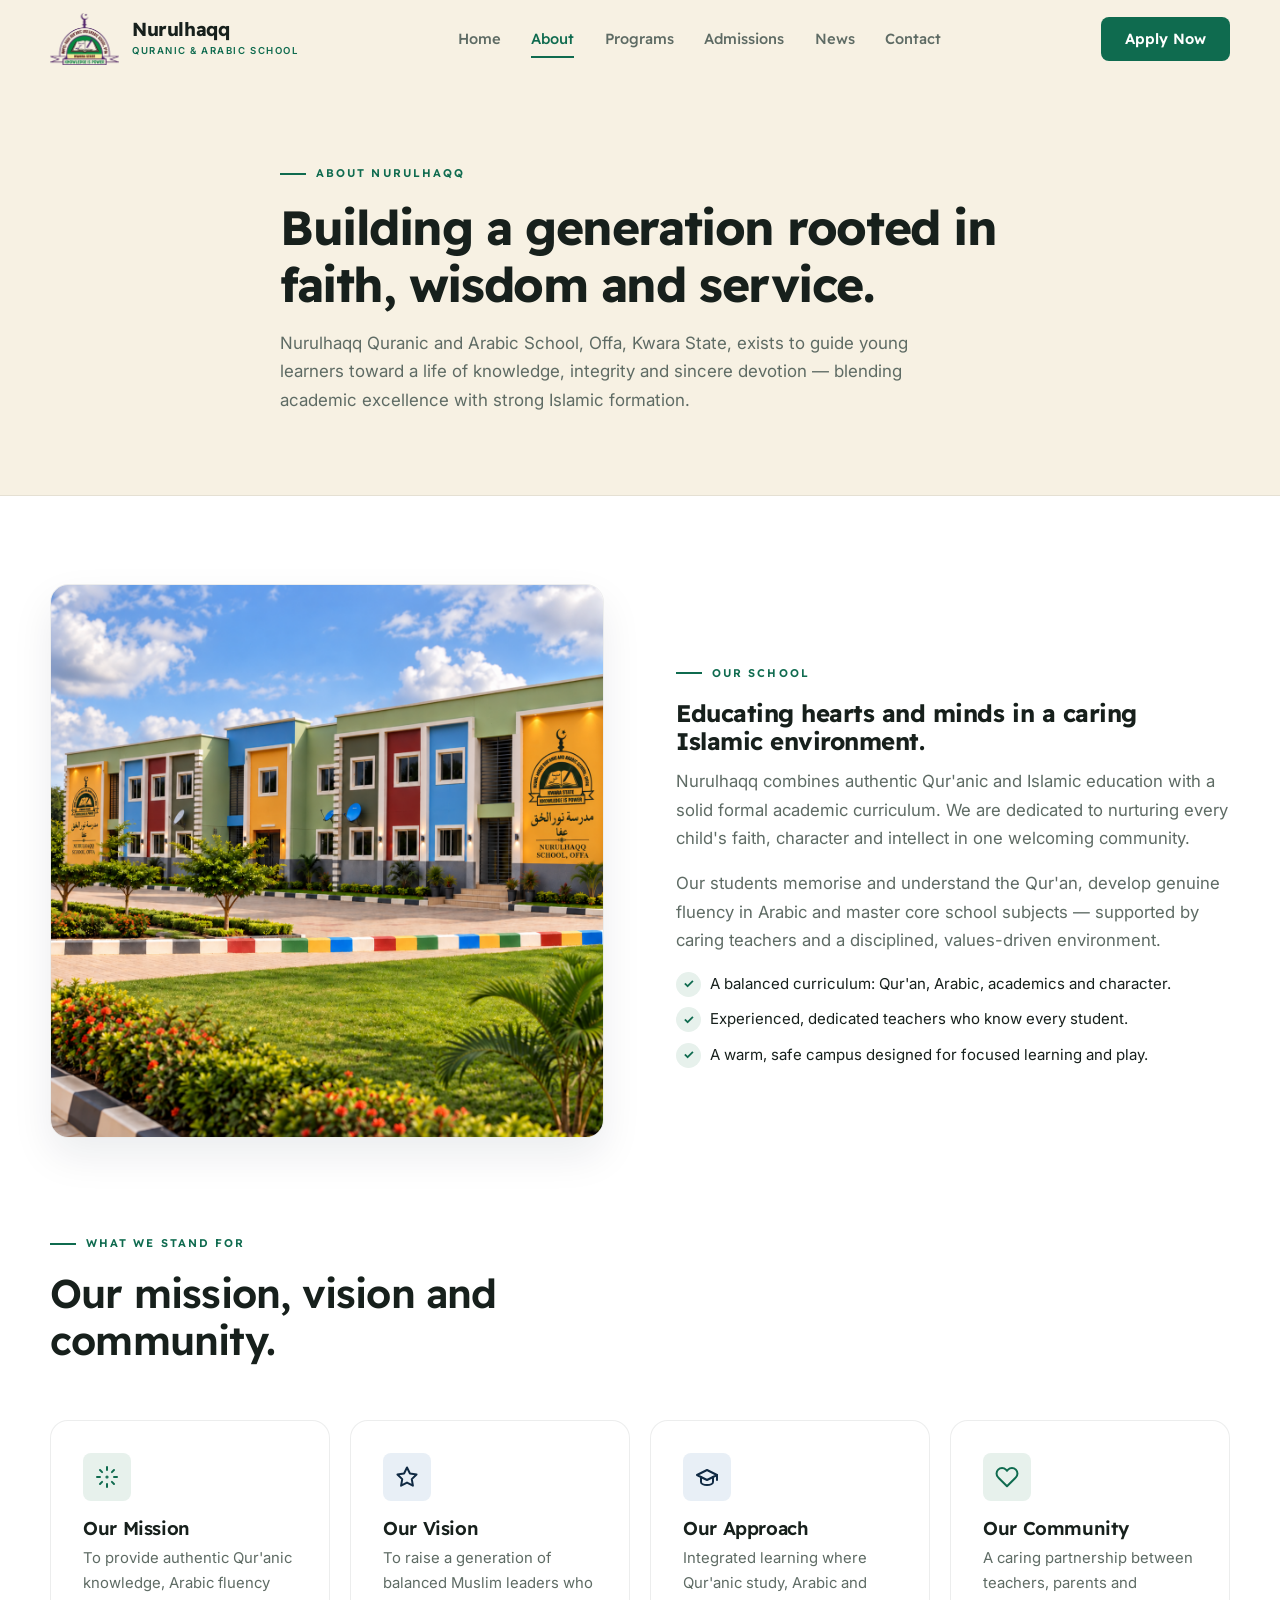
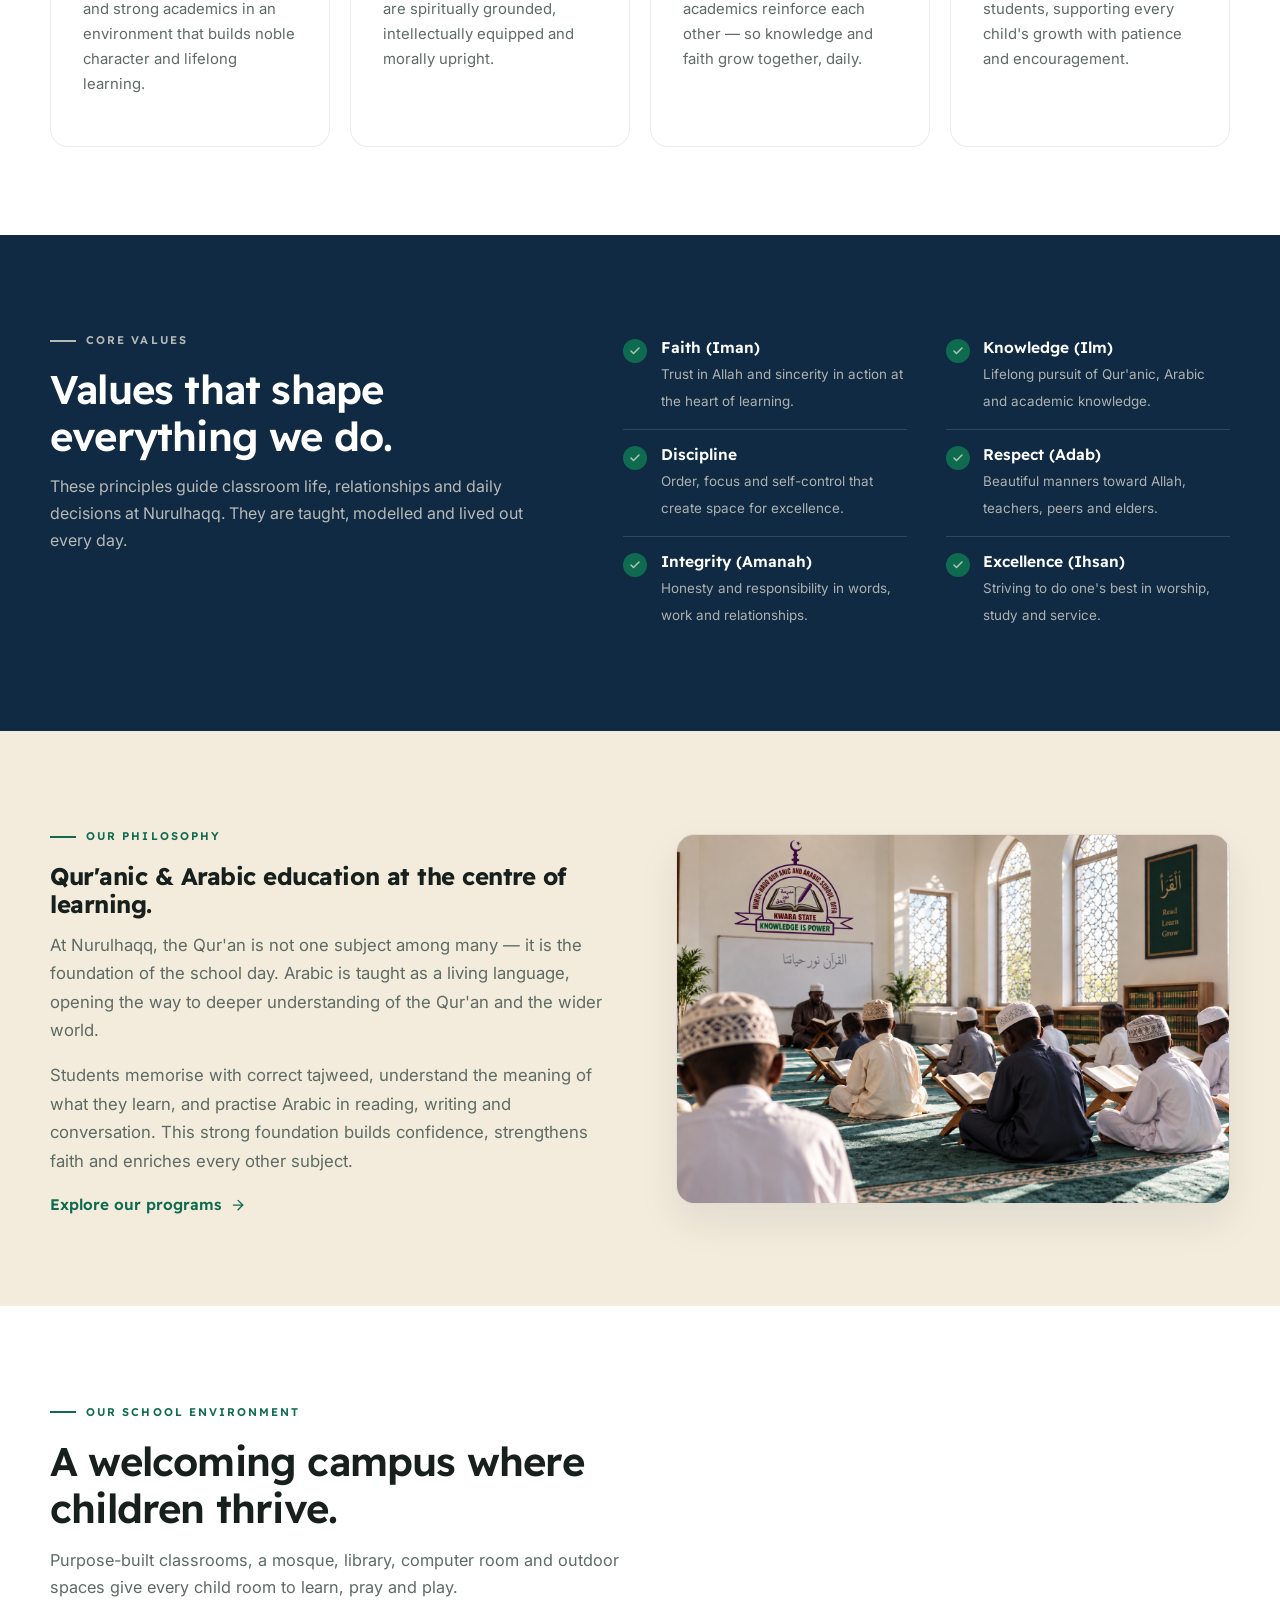
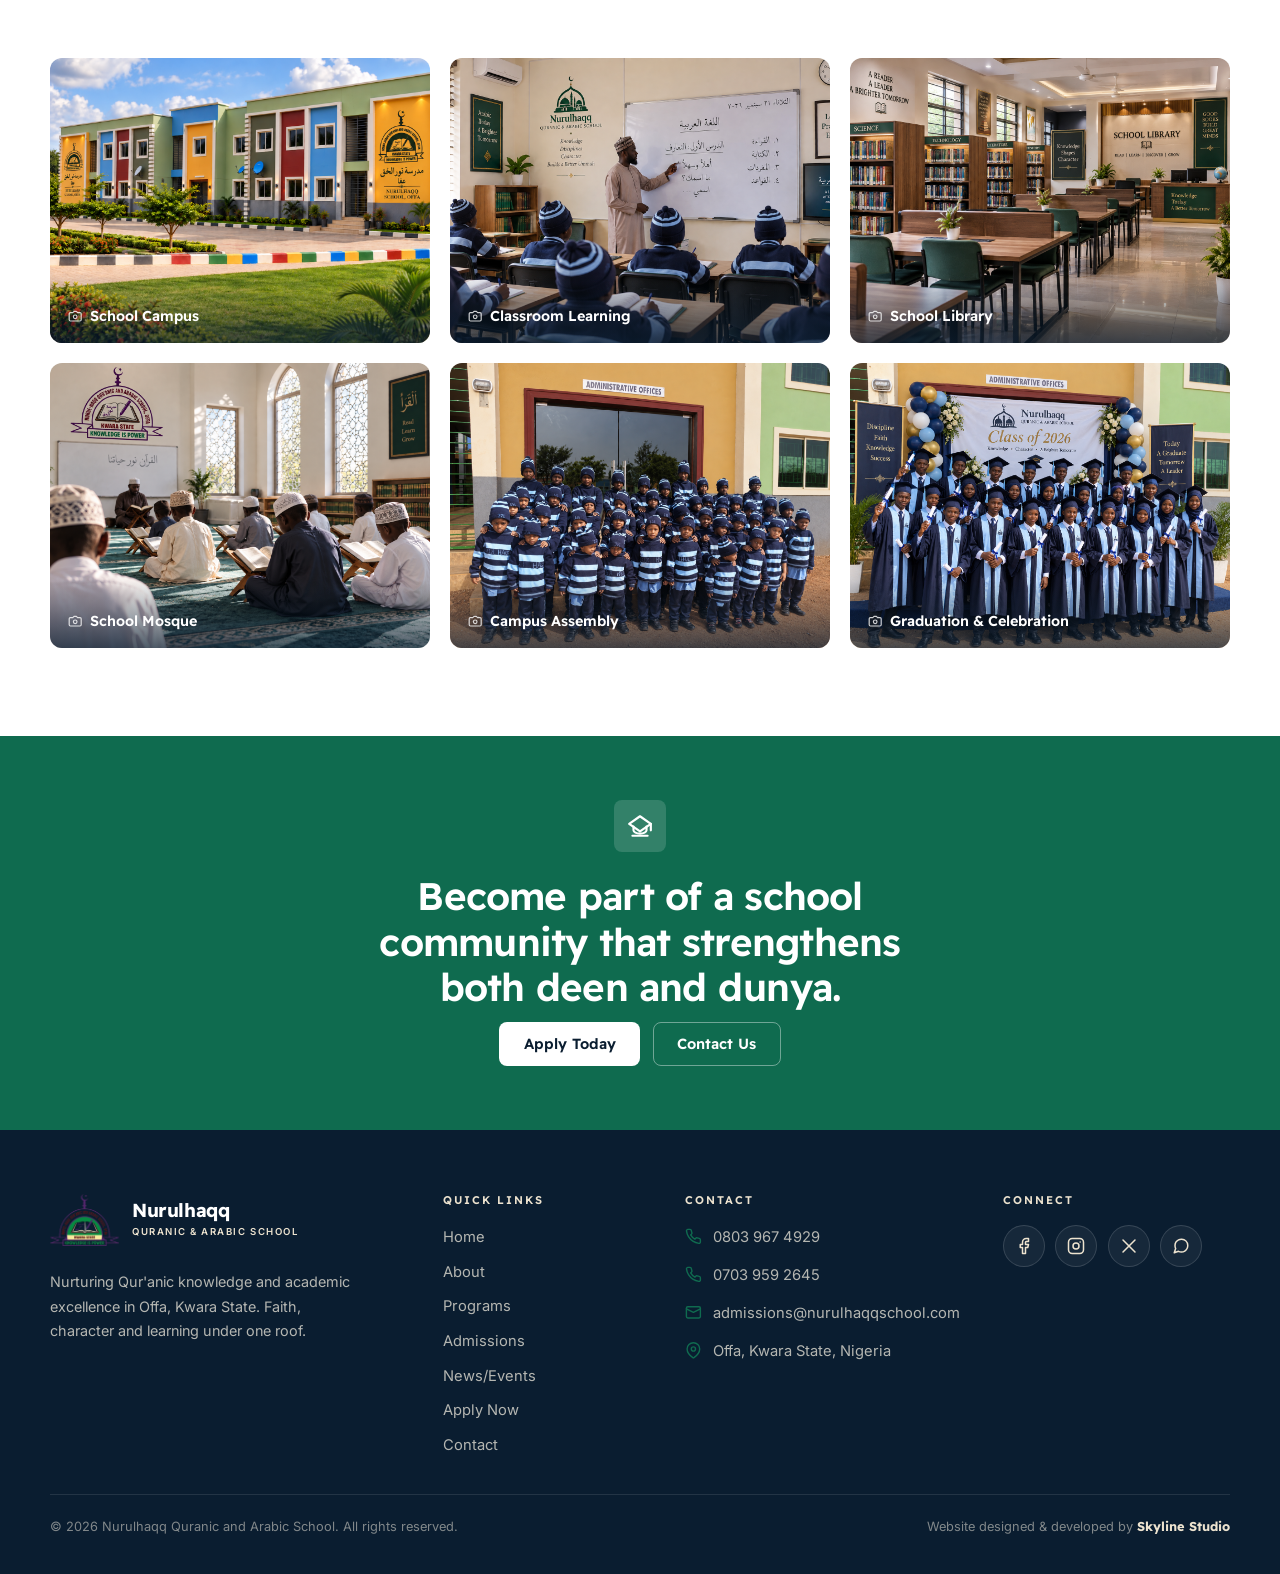
==== commit b527fc7d: "Create multi-page school website" ====
--- a/about.html
+++ b/about.html
@@ -4,7 +4,8 @@
     <meta charset="UTF-8" />
     <meta name="viewport" content="width=device-width, initial-scale=1.0" />
     <title>About | Nurulhaqq Quranic and Arabic School, Offa</title>
-    <meta name="description" content="Learn about Nurulhaqq Quranic and Arabic School and our mission to shape confident, compassionate Muslim learners." />
+    <meta name="description" content="Learn about Nurulhaqq Quranic and Arabic School — our mission, vision, core values, Qur'anic and Arabic education philosophy, and vibrant school environment in Offa, Kwara State." />
+    <link rel="icon" type="image/png" href="images/school-logo.png" />
     <link rel="preconnect" href="https://fonts.googleapis.com" />
     <link rel="preconnect" href="https://fonts.gstatic.com" crossorigin />
     <link href="https://fonts.googleapis.com/css2?family=Readex+Pro:wght@400;500;600;700&family=Inter:wght@400;500;600&display=swap" rel="stylesheet" />
@@ -26,37 +27,65 @@
         <path d="M12 2.5l2.95 5.98 6.6.96-4.78 4.66 1.13 6.58L12 17.57l-5.9 3.1 1.13-6.57L2.45 9.45l6.6-.96L12 2.5z" />
       </symbol>
       <symbol id="i-spark" viewBox="0 0 24 24" fill="none" stroke="currentColor" stroke-width="2" stroke-linecap="round" stroke-linejoin="round">
-        <path d="M12 2v3" /><path d="M12 19v3" /><path d="M2 12h3" /><path d="M19 12h3" />
+        <circle cx="12" cy="12" r="0.6" fill="currentColor" />
+        <path d="M12 2v3" /><path d="M12 19v3" /><path d="M2 12h3" /><path d="M19 12h3" /><path d="m5 5 2.1 2.1" /><path d="m16.9 16.9 2.1 2.1" /><path d="m19 5-2.1 2.1" /><path d="m7.1 16.9-2.1 2.1" />
+      </symbol>
+      <symbol id="i-book" viewBox="0 0 24 24" fill="none" stroke="currentColor" stroke-width="2" stroke-linecap="round" stroke-linejoin="round">
+        <path d="M2 4h6a4 4 0 0 1 4 4v12a3 3 0 0 0-3-3H2V4z" /><path d="M22 4h-6a4 4 0 0 0-4 4v12a3 3 0 0 1 3-3h7V4z" />
+      </symbol>
+      <symbol id="i-globe" viewBox="0 0 24 24" fill="none" stroke="currentColor" stroke-width="2" stroke-linecap="round" stroke-linejoin="round">
+        <circle cx="12" cy="12" r="10" /><path d="M2 12h20" /><path d="M12 2a15.3 15.3 0 0 1 4 10 15.3 15.3 0 0 1-4 10 15.3 15.3 0 0 1-4-10 15.3 15.3 0 0 1 4-10z" />
+      </symbol>
+      <symbol id="i-grad" viewBox="0 0 24 24" fill="none" stroke="currentColor" stroke-width="2" stroke-linecap="round" stroke-linejoin="round">
+        <path d="M22 10 12 5 2 10l10 5 10-5z" /><path d="M6 12v5c0 1.66 2.69 3 6 3s6-1.34 6-3v-5" /><path d="M22 10v5" />
+      </symbol>
+      <symbol id="i-moon" viewBox="0 0 24 24" fill="none" stroke="currentColor" stroke-width="2" stroke-linecap="round" stroke-linejoin="round">
+        <path d="M21 12.8A9 9 0 1 1 11.2 3 7 7 0 0 0 21 12.8z" />
+      </symbol>
+      <symbol id="i-heart" viewBox="0 0 24 24" fill="none" stroke="currentColor" stroke-width="2" stroke-linecap="round" stroke-linejoin="round">
+        <path d="M20.84 4.61a5.5 5.5 0 0 0-7.78 0L12 5.67l-1.06-1.06a5.5 5.5 0 0 0-7.78 7.78l1.06 1.06L12 21.23l7.78-7.78 1.06-1.06a5.5 5.5 0 0 0 0-7.78z" />
       </symbol>
       <symbol id="i-check" viewBox="0 0 24 24" fill="none" stroke="currentColor" stroke-width="3" stroke-linecap="round" stroke-linejoin="round">
         <path d="M20 6 9 17l-5-5" />
       </symbol>
-      <symbol id="i-book" viewBox="0 0 24 24" fill="none" stroke="currentColor" stroke-width="2" stroke-linecap="round" stroke-linejoin="round">
-        <path d="M2 4h6a4 4 0 0 1 4 4v12a3 3 0 0 0-3-3H2V4z" /><path d="M22 4h-6a4 4 0 0 0-4 4v12a3 3 0 0 1 3-3h7V4z" />
-      </symbol>
-      <symbol id="i-globe" viewBox="0 0 24 24" fill="none" stroke="currentColor" stroke-width="2" stroke-linecap="round" stroke-linejoin="round">
-        <circle cx="12" cy="12" r="10" /><path d="M2 12h20" /><path d="M12 2a15.3 15.3 0 0 1 4 10 15.3 15.3 0 0 1-4 10 15.3 15.3 0 0 1-4-10 15.3 15.3 0 0 1 4-10z" />
-      </symbol>
       <symbol id="i-phone" viewBox="0 0 24 24" fill="none" stroke="currentColor" stroke-width="2" stroke-linecap="round" stroke-linejoin="round">
         <path d="M22 16.92v3a2 2 0 0 1-2.18 2 19.79 19.79 0 0 1-8.63-3.07 19.5 19.5 0 0 1-6-6A19.79 19.79 0 0 1 2.12 4.18 2 2 0 0 1 4.11 2h3a2 2 0 0 1 2 1.72c.13.96.36 1.9.7 2.81a2 2 0 0 1-.45 2.11L8.09 9.91a16 16 0 0 0 6 6l1.27-1.27a2 2 0 0 1 2.11-.45c.91.34 1.85.57 2.81.7A2 2 0 0 1 22 16.92z" />
       </symbol>
+      <symbol id="i-mail" viewBox="0 0 24 24" fill="none" stroke="currentColor" stroke-width="2" stroke-linecap="round" stroke-linejoin="round">
+        <rect x="2" y="4" width="20" height="16" rx="2" /><path d="m22 7-10 5L2 7" />
+      </symbol>
       <symbol id="i-pin" viewBox="0 0 24 24" fill="none" stroke="currentColor" stroke-width="2" stroke-linecap="round" stroke-linejoin="round">
         <path d="M21 10c0 7-9 13-9 13s-9-6-9-13a9 9 0 0 1 18 0z" /><circle cx="12" cy="10" r="3" />
       </symbol>
-      <symbol id="i-mail" viewBox="0 0 24 24" fill="none" stroke="currentColor" stroke-width="2" stroke-linecap="round" stroke-linejoin="round">
-        <rect x="2" y="4" width="20" height="16" rx="2" /><path d="m22 7-10 5L2 7" />
-      </symbol>
       <symbol id="i-clock" viewBox="0 0 24 24" fill="none" stroke="currentColor" stroke-width="2" stroke-linecap="round" stroke-linejoin="round">
         <circle cx="12" cy="12" r="10" /><path d="M12 6v6l4 2" />
       </symbol>
-      <symbol id="i-moon" viewBox="0 0 24 24" fill="none" stroke="currentColor" stroke-width="2" stroke-linecap="round" stroke-linejoin="round">
-        <path d="M21 12.8A9 9 0 1 1 11.2 3 7 7 0 0 0 21 12.8z" />
-      </symbol>
-      <symbol id="i-heart" viewBox="0 0 24 24" fill="none" stroke="currentColor" stroke-width="2" stroke-linecap="round" stroke-linejoin="round">
-        <path d="M20.84 4.61a5.5 5.5 0 0 0-7.78 0L12 5.67l-1.06-1.06a5.5 5.5 0 0 0-7.78 7.78l1.06 1.06L12 21.23l7.78-7.78 1.06-1.06a5.5 5.5 0 0 0 0-7.78z" />
+      <symbol id="i-cal" viewBox="0 0 24 24" fill="none" stroke="currentColor" stroke-width="2" stroke-linecap="round" stroke-linejoin="round">
+        <rect x="3" y="4" width="18" height="18" rx="2" /><path d="M16 2v4" /><path d="M8 2v4" /><path d="M3 10h18" />
+      </symbol>
+      <symbol id="i-announce" viewBox="0 0 24 24" fill="none" stroke="currentColor" stroke-width="2" stroke-linecap="round" stroke-linejoin="round">
+        <path d="m3 11 18-5v12L3 14v-3z" /><path d="M11.6 16.8a3 3 0 1 1-5.8-1.6" />
+      </symbol>
+      <symbol id="i-paper" viewBox="0 0 24 24" fill="none" stroke="currentColor" stroke-width="2" stroke-linecap="round" stroke-linejoin="round">
+        <path d="M4 22h16a2 2 0 0 0 2-2V4a2 2 0 0 0-2-2H8a2 2 0 0 0-2 2v16a2 2 0 0 1-2 2zm0 0a2 2 0 0 1-2-2v-9c0-1.1.9-2 2-2h2" /><path d="M18 14h-8" /><path d="M15 18h-5" /><path d="M10 6h8v4h-8V6z" />
+      </symbol>
+      <symbol id="i-trophy" viewBox="0 0 24 24" fill="none" stroke="currentColor" stroke-width="2" stroke-linecap="round" stroke-linejoin="round">
+        <path d="M6 9a6 6 0 0 0 12 0V3H6v6z" /><path d="M6 5H3a2 2 0 0 0 2 2h1" /><path d="M18 5h3a2 2 0 0 1-2 2h-1" /><path d="M12 15v4" /><path d="M8 21h8" /><path d="M9 21v-2a2 2 0 0 1 2-2h2a2 2 0 0 1 2 2v2" />
       </symbol>
       <symbol id="i-school" viewBox="0 0 24 24" fill="none" stroke="currentColor" stroke-width="2" stroke-linecap="round" stroke-linejoin="round">
         <path d="m22 10-10-7-10 7 10 7 10-7z" /><path d="M22 10v6" /><path d="M6 12.5V16c0 1.66 2.69 3 6 3s6-1.34 6-3v-3.5" /><path d="M5 21h14" />
+      </symbol>
+      <symbol id="i-send" viewBox="0 0 24 24" fill="none" stroke="currentColor" stroke-width="2" stroke-linecap="round" stroke-linejoin="round">
+        <path d="M22 2 11 13" /><path d="M22 2 15 22l-4-9-9-4 20-7z" />
+      </symbol>
+      <symbol id="i-user" viewBox="0 0 24 24" fill="none" stroke="currentColor" stroke-width="2" stroke-linecap="round" stroke-linejoin="round">
+        <path d="M20 21v-2a4 4 0 0 0-4-4H8a4 4 0 0 0-4 4v2" /><circle cx="12" cy="7" r="4" />
+      </symbol>
+      <symbol id="i-camera" viewBox="0 0 24 24" fill="none" stroke="currentColor" stroke-width="2" stroke-linecap="round" stroke-linejoin="round">
+        <path d="M14 4l2 2h4a2 2 0 0 1 2 2v10a2 2 0 0 1-2 2H4a2 2 0 0 1-2-2V8a2 2 0 0 1 2-2h4l2-2h4z" /><circle cx="12" cy="13" r="3" />
+      </symbol>
+      <symbol id="i-x" viewBox="0 0 24 24" fill="none" stroke="currentColor" stroke-width="2" stroke-linecap="round" stroke-linejoin="round">
+        <path d="M18 6 6 18" /><path d="m6 6 12 12" />
       </symbol>
       <symbol id="i-facebook" viewBox="0 0 24 24" fill="none" stroke="currentColor" stroke-width="2" stroke-linecap="round" stroke-linejoin="round">
         <path d="M18 2h-3a5 5 0 0 0-5 5v3H7v4h3v8h4v-8h3l1-4h-4V7a1 1 0 0 1 1-1h3V2z" />
@@ -87,15 +116,15 @@
 
         <nav class="main-nav" id="main-nav" aria-label="Main navigation">
           <a href="index.html">Home</a>
-          <a href="about.html" class="is-active">About</a>
+          <a href="about.html" class="is-active" aria-current="page">About</a>
           <a href="programs.html">Programs</a>
           <a href="admissions.html">Admissions</a>
-          <a href="index.html#news">News</a>
+          <a href="news.html">News</a>
           <a href="contact.html">Contact</a>
-        <a href="admissions.html" class="btn btn--primary nav-mobile-cta">Apply Now</a>
+          <a href="apply.html" class="btn btn--primary nav-mobile-cta">Apply Now</a>
         </nav>
 
-        <a href="admissions.html" class="btn btn--primary nav-cta">Apply Now</a>
+        <a href="apply.html" class="btn btn--primary nav-cta">Apply Now</a>
 
         <button class="nav-toggle" id="nav-toggle" aria-label="Toggle menu" aria-expanded="false">
           <svg><use href="#i-menu" /></svg>
@@ -109,60 +138,229 @@
       <!-- ============================================================ -->
       <section class="page-hero">
         <div class="container page-hero__inner">
-          <p class="eyebrow">About us</p>
+          <p class="eyebrow">About Nurulhaqq</p>
           <h1>Building a generation rooted in faith, wisdom and service.</h1>
           <p>
-            Nurulhaqq Quranic and Arabic School exists to guide young learners toward a life of
-            knowledge, integrity and sincere devotion — blending academic excellence with strong
-            Islamic formation.
+            Nurulhaqq Quranic and Arabic School, Offa, Kwara State, exists to guide young learners
+            toward a life of knowledge, integrity and sincere devotion — blending academic
+            excellence with strong Islamic formation.
           </p>
         </div>
       </section>
 
       <!-- ============================================================ -->
-      <!-- Our story                                                   -->
+      <!-- School introduction                                          -->
       <!-- ============================================================ -->
       <section class="page-section section">
+        <div class="container dual-grid">
+          <div class="dual-med" data-reveal>
+            <img src="images/school-building.png" alt="The Nurulhaqq main school building in Offa, Kwara State" loading="lazy" />
+          </div>
+
+          <div>
+            <p class="eyebrow">Our school</p>
+            <h2>Educating hearts and minds in a caring Islamic environment.</h2>
+            <p class="lead">
+              Nurulhaqq combines authentic Qur'anic and Islamic education with a solid formal
+              academic curriculum. We are dedicated to nurturing every child's faith, character
+              and intellect in one welcoming community.
+            </p>
+            <p class="lead">
+              Our students memorise and understand the Qur'an, develop genuine fluency in Arabic
+              and master core school subjects — supported by caring teachers and a disciplined,
+              values-driven environment.
+            </p>
+            <ul class="check-list">
+              <li>A balanced curriculum: Qur'an, Arabic, academics and character.</li>
+              <li>Experienced, dedicated teachers who know every student.</li>
+              <li>A warm, safe campus designed for focused learning and play.</li>
+            </ul>
+          </div>
+        </div>
+      </section>
+
+      <!-- ============================================================ -->
+      <!-- Mission, vision & community                                  -->
+      <!-- ============================================================ -->
+      <section class="page-section section" style="padding-top: 0">
         <div class="container">
-          <div class="dual-grid">
-            <div>
-              <div class="section-head">
-                <p class="eyebrow">Our story</p>
-                <h2>Educating hearts and minds in an enriching Islamic environment.</h2>
-              </div>
-              <p class="lead">
-                We believe that schools should do more than prepare students for tests — they
-                should prepare them for life. Our curriculum is designed to help each child become
-                a confident believer, a thoughtful learner and a respectful member of society.
-              </p>
-              <p class="lead">
-                From early Quranic learning to advanced Arabic and academic study, every program
-                is built to nurture discipline, compassion, curiosity and purposeful growth. We
-                partner closely with families to support each child's journey.
-              </p>
-            </div>
-
-            <div class="dual-med" data-reveal>
-              <img src="images/school-building.png" alt="The Nurulhaqq school building in Offa, Kwara State" loading="lazy" />
-            </div>
-          </div>
-
-          <div class="info-grid">
+          <div class="section-head" data-reveal>
+            <p class="eyebrow">What we stand for</p>
+            <h2>Our mission, vision and community.</h2>
+          </div>
+
+          <div class="info-grid info-grid--4">
             <article class="panel info-card" data-reveal>
               <div class="program__icon"><svg><use href="#i-spark" /></svg></div>
-              <h3>Our Vision</h3>
-              <p>To raise a generation of balanced Muslim leaders who are spiritually grounded and intellectually equipped.</p>
+              <h3>Our Mission</h3>
+              <p>
+                To provide authentic Qur'anic knowledge, Arabic fluency and strong academics in an
+                environment that builds noble character and lifelong learning.
+              </p>
             </article>
             <article class="panel info-card" data-reveal>
               <div class="program__icon program__icon--navy"><svg><use href="#i-star" /></svg></div>
-              <h3>Our Values</h3>
-              <p>Faith, respect, integrity, discipline and excellence guide everything we do.</p>
+              <h3>Our Vision</h3>
+              <p>
+                To raise a generation of balanced Muslim leaders who are spiritually grounded,
+                intellectually equipped and morally upright.
+              </p>
             </article>
             <article class="panel info-card" data-reveal>
-              <div class="program__icon program__icon--navy"><svg><use href="#i-heart" /></svg></div>
+              <div class="program__icon program__icon--navy"><svg><use href="#i-grad" /></svg></div>
+              <h3>Our Approach</h3>
+              <p>
+                Integrated learning where Qur'anic study, Arabic and academics reinforce each other
+                — so knowledge and faith grow together, daily.
+              </p>
+            </article>
+            <article class="panel info-card" data-reveal>
+              <div class="program__icon"><svg><use href="#i-heart" /></svg></div>
               <h3>Our Community</h3>
-              <p>A caring, motivating environment where parents, students and teachers work together.</p>
+              <p>
+                A caring partnership between teachers, parents and students, supporting every
+                child's growth with patience and encouragement.
+              </p>
             </article>
+          </div>
+        </div>
+      </section>
+
+      <!-- ============================================================ -->
+      <!-- Core values (navy)                                           -->
+      <!-- ============================================================ -->
+      <section class="why section">
+        <div class="container why__grid">
+          <div class="why__head" data-reveal>
+            <p class="eyebrow eyebrow--light">Core values</p>
+            <h2>Values that shape everything we do.</h2>
+            <p>
+              These principles guide classroom life, relationships and daily decisions at
+              Nurulhaqq. They are taught, modelled and lived out every day.
+            </p>
+          </div>
+
+          <div class="why__list" data-reveal>
+            <div class="why__item">
+              <span class="why__check"><svg><use href="#i-check" /></svg></span>
+              <div>
+                <strong>Faith (Iman)</strong>
+                <span>Trust in Allah and sincerity in action at the heart of learning.</span>
+              </div>
+            </div>
+            <div class="why__item">
+              <span class="why__check"><svg><use href="#i-check" /></svg></span>
+              <div>
+                <strong>Knowledge (Ilm)</strong>
+                <span>Lifelong pursuit of Qur'anic, Arabic and academic knowledge.</span>
+              </div>
+            </div>
+            <div class="why__item">
+              <span class="why__check"><svg><use href="#i-check" /></svg></span>
+              <div>
+                <strong>Discipline</strong>
+                <span>Order, focus and self-control that create space for excellence.</span>
+              </div>
+            </div>
+            <div class="why__item">
+              <span class="why__check"><svg><use href="#i-check" /></svg></span>
+              <div>
+                <strong>Respect (Adab)</strong>
+                <span>Beautiful manners toward Allah, teachers, peers and elders.</span>
+              </div>
+            </div>
+            <div class="why__item">
+              <span class="why__check"><svg><use href="#i-check" /></svg></span>
+              <div>
+                <strong>Integrity (Amanah)</strong>
+                <span>Honesty and responsibility in words, work and relationships.</span>
+              </div>
+            </div>
+            <div class="why__item">
+              <span class="why__check"><svg><use href="#i-check" /></svg></span>
+              <div>
+                <strong>Excellence (Ihsan)</strong>
+                <span>Striving to do one's best in worship, study and service.</span>
+              </div>
+            </div>
+          </div>
+        </div>
+      </section>
+
+      <!-- ============================================================ -->
+      <!-- Qur'anic & Arabic philosophy                                 -->
+      <!-- ============================================================ -->
+      <section class="page-section page-section--tint section">
+        <div class="container dual-grid">
+          <div>
+            <p class="eyebrow">Our philosophy</p>
+            <h2>Qur'anic &amp; Arabic education at the centre of learning.</h2>
+            <p class="lead">
+              At Nurulhaqq, the Qur'an is not one subject among many — it is the foundation of the
+              school day. Arabic is taught as a living language, opening the way to deeper
+              understanding of the Qur'an and the wider world.
+            </p>
+            <p class="lead">
+              Students memorise with correct tajweed, understand the meaning of what they learn,
+              and practise Arabic in reading, writing and conversation. This strong foundation
+              builds confidence, strengthens faith and enriches every other subject.
+            </p>
+            <a href="programs.html" class="link-arrow">
+              Explore our programs
+              <svg><use href="#i-arrow-right" /></svg>
+            </a>
+          </div>
+
+          <div class="dual-med" data-reveal>
+            <img src="images/quran-study-hall.png" alt="A quiet study hall with an open Qur'an on a wooden reading stand" loading="lazy" />
+          </div>
+        </div>
+      </section>
+
+      <!-- ============================================================ -->
+      <!-- School environment                                           -->
+      <!-- ============================================================ -->
+      <section class="page-section section">
+        <div class="container">
+          <div class="section-head" data-reveal>
+            <p class="eyebrow">Our school environment</p>
+            <h2>A welcoming campus where children thrive.</h2>
+            <p>
+              Purpose-built classrooms, a mosque, library, computer room and outdoor spaces give
+              every child room to learn, pray and play.
+            </p>
+          </div>
+
+          <div class="life__grid">
+            <button type="button" class="gallery-item" data-title="School Campus" data-img="images/school-campus.png" aria-label="Enlarge: School Campus photo">
+              <img src="images/school-campus.png" alt="School campus buildings with walkways between blocks" loading="lazy" />
+              <span class="gallery-item__cap"><svg><use href="#i-camera" /></svg>School Campus</span>
+            </button>
+
+            <button type="button" class="gallery-item" data-title="Classroom Learning" data-img="images/classroom-learning.png" aria-label="Enlarge: Classroom Learning photo">
+              <img src="images/classroom-learning.png" alt="Classroom with rows of desks and a chalkboard ready for lessons" loading="lazy" />
+              <span class="gallery-item__cap"><svg><use href="#i-camera" /></svg>Classroom Learning</span>
+            </button>
+
+            <button type="button" class="gallery-item" data-title="School Library" data-img="images/school-library.png" aria-label="Enlarge: School Library photo">
+              <img src="images/school-library.png" alt="The school library with bookshelves and reading tables" loading="lazy" />
+              <span class="gallery-item__cap"><svg><use href="#i-camera" /></svg>School Library</span>
+            </button>
+
+            <button type="button" class="gallery-item" data-title="School Mosque" data-img="images/school-mosque.png" aria-label="Enlarge: School Mosque photo">
+              <img src="images/school-mosque.png" alt="The school mosque prayer hall with its peaceful interior" loading="lazy" />
+              <span class="gallery-item__cap"><svg><use href="#i-camera" /></svg>School Mosque</span>
+            </button>
+
+            <button type="button" class="gallery-item" data-title="Campus Assembly" data-img="images/campus-assembly.png" aria-label="Enlarge: Campus Assembly photo">
+              <img src="images/campus-assembly.png" alt="Students collaborating together during a campus activity" loading="lazy" />
+              <span class="gallery-item__cap"><svg><use href="#i-camera" /></svg>Campus Assembly</span>
+            </button>
+
+            <button type="button" class="gallery-item" data-title="Graduation & Celebration" data-img="images/graduation-celebration.png" aria-label="Enlarge: Graduation and Celebration photo">
+              <img src="images/graduation-celebration.png" alt="Graduates in caps and gowns celebrating their achievement" loading="lazy" />
+              <span class="gallery-item__cap"><svg><use href="#i-camera" /></svg>Graduation &amp; Celebration</span>
+            </button>
           </div>
         </div>
       </section>
@@ -175,12 +373,22 @@
           <div class="cta__icon"><svg><use href="#i-school" /></svg></div>
           <h2>Become part of a school community that strengthens both deen and dunya.</h2>
           <div class="cta__actions">
-            <a href="admissions.html" class="btn btn--light">Apply Today</a>
+            <a href="apply.html" class="btn btn--light">Apply Today</a>
             <a href="contact.html" class="btn btn--ghost-light">Contact Us</a>
           </div>
         </div>
       </section>
     </main>
+
+    <!-- ============================================================ -->
+    <!-- Lightbox                                                     -->
+    <!-- ============================================================ -->
+    <div class="lightbox" id="lightbox" role="dialog" aria-modal="true" aria-label="Image preview">
+      <button class="lightbox__close" id="lightbox-close" aria-label="Close preview">
+        <svg><use href="#i-x" /></svg>
+      </button>
+      <div class="lightbox__inner" id="lightbox-content"></div>
+    </div>
 
     <!-- ============================================================ -->
     <!-- Footer                                                       -->
@@ -208,6 +416,8 @@
             <a href="about.html">About</a>
             <a href="programs.html">Programs</a>
             <a href="admissions.html">Admissions</a>
+            <a href="news.html">News/Events</a>
+            <a href="apply.html">Apply Now</a>
             <a href="contact.html">Contact</a>
           </div>
         </div>
@@ -217,6 +427,7 @@
           <div class="footer__contact">
             <div><svg><use href="#i-phone" /></svg><a href="tel:08039674929">0803 967 4929</a></div>
             <div><svg><use href="#i-phone" /></svg><a href="tel:07039592645">0703 959 2645</a></div>
+            <div><svg><use href="#i-mail" /></svg><a href="mailto:admissions@nurulhaqqschool.com">admissions@nurulhaqqschool.com</a></div>
             <div><svg><use href="#i-pin" /></svg><span>Offa, Kwara State, Nigeria</span></div>
           </div>
         </div>
@@ -227,7 +438,7 @@
             <a href="#" aria-label="Facebook"><svg><use href="#i-facebook" /></svg></a>
             <a href="#" aria-label="Instagram"><svg><use href="#i-instagram" /></svg></a>
             <a href="#" aria-label="X (Twitter)"><svg><use href="#i-twitter" /></svg></a>
-            <a href="#" aria-label="WhatsApp"><svg><use href="#i-whats" /></svg></a>
+            <a href="https://wa.me/2348039674929" aria-label="WhatsApp"><svg><use href="#i-whats" /></svg></a>
           </div>
         </div>
       </div>
--- a/styles.css
+++ b/styles.css
@@ -1,6 +1,6 @@
 /* =====================================================================
    Nurulhaqq Quranic & Arabic School, Offa
-   Design system — flat-minimal, inspired by premium school landing pages
+   Design system — restrained, institutional
    Fonts: Readex Pro (display) + Inter (body)
    Palette: Emerald #0F6B4F · Navy #102A43 · Cream #F7F1E3 · Beige #EDE3CF
    ===================================================================== */
@@ -17,13 +17,13 @@
   --white: #FFFFFF;
   --ink: #17201C;
   --muted: #5E6B64;
-  --line: rgba(23, 32, 28, 0.12);
+  --line: rgba(23, 32, 28, 0.14);
   --line-soft: rgba(23, 32, 28, 0.08);
-  --radius-lg: 28px;
-  --radius-md: 18px;
-  --radius-sm: 12px;
-  --shadow-soft: 0 22px 55px rgba(10, 29, 48, 0.10);
-  --shadow-lift: 0 30px 70px rgba(10, 29, 48, 0.14);
+  --radius-lg: 18px;
+  --radius-md: 12px;
+  --radius-sm: 8px;
+  --shadow-soft: 0 18px 40px rgba(10, 29, 48, 0.08);
+  --shadow-lift: 0 26px 55px rgba(10, 29, 48, 0.12);
   --font-display: "Readex Pro", "Trebuchet MS", sans-serif;
   --font-body: "Inter", "Segoe UI", system-ui, sans-serif;
 }
@@ -52,7 +52,7 @@
 h1, h2, h3, h4 {
   font-family: var(--font-display);
   color: var(--ink);
-  line-height: 1.16;
+  line-height: 1.18;
   letter-spacing: -0.02em;
   margin: 0 0 0.75rem;
 }
@@ -60,6 +60,17 @@
 p { margin: 0 0 1rem; }
 
 [id] { scroll-margin-top: 96px; }
+
+::selection { background: var(--emerald); color: #fff; }
+
+a:focus-visible,
+button:focus-visible,
+.gallery-item:focus-visible,
+.facility:focus-visible {
+  outline: 2px solid var(--emerald);
+  outline-offset: 3px;
+  border-radius: 4px;
+}
 
 .container {
   width: min(1180px, 100% - 3rem);
@@ -67,68 +78,49 @@
 }
 
 .section {
-  padding-block: clamp(3.75rem, 8vw, 7rem);
-}
-
-.section--tight { padding-block: clamp(3rem, 6vw, 5rem); }
+  padding-block: clamp(3.5rem, 7vw, 5.5rem);
+}
+
+.section--tight { padding-block: clamp(2.75rem, 5vw, 4rem); }
 
 /* ---------- Eyebrow / section heading ---------- */
 
 .eyebrow {
   display: inline-flex;
   align-items: center;
-  gap: 0.7rem;
-  margin: 0 0 1.1rem;
-  font-family: var(--font-display);
-  font-size: 0.72rem;
-  font-weight: 600;
-  letter-spacing: 0.22em;
+  gap: 0.65rem;
+  margin: 0 0 1rem;
+  font-family: var(--font-display);
+  font-size: 0.7rem;
+  font-weight: 600;
+  letter-spacing: 0.18em;
   text-transform: uppercase;
   color: var(--emerald);
 }
 
 .eyebrow::before {
   content: "";
-  width: 30px;
+  width: 26px;
   height: 2px;
-  border-radius: 2px;
   background: currentColor;
 }
 
-.eyebrow--center::after {
-  content: "";
-  width: 30px;
-  height: 2px;
-  border-radius: 2px;
-  background: currentColor;
-}
-
 .eyebrow--light { color: var(--beige); }
 
 .section-head h2 {
-  font-size: clamp(1.85rem, 3.4vw, 3rem);
-  font-weight: 600;
-  max-width: 22ch;
-}
-
-.section-head--center {
-  max-width: 720px;
-  margin-inline: auto;
-  text-align: center;
-}
-
-.section-head--center .eyebrow { justify-content: center; }
+  font-size: clamp(1.65rem, 3.2vw, 2.5rem);
+  font-weight: 600;
+  max-width: 24ch;
+}
 
 .section-head p:last-child {
-  margin-top: 1rem;
+  margin-top: 0.9rem;
   color: var(--muted);
-  font-size: 1.05rem;
+  font-size: 1.02rem;
   max-width: 60ch;
 }
 
-.section-head--center p:last-child { margin-inline: auto; }
-
-.lead { font-size: 1.06rem; color: var(--muted); }
+.lead { font-size: 1.05rem; color: var(--muted); }
 
 /* ---------- Buttons ---------- */
 
@@ -136,20 +128,20 @@
   display: inline-flex;
   align-items: center;
   justify-content: center;
-  gap: 0.6rem;
-  padding: 1rem 1.75rem;
+  gap: 0.55rem;
+  padding: 0.85rem 1.45rem;
   border: 1.5px solid transparent;
-  border-radius: 999px;
-  font-family: var(--font-display);
-  font-size: 0.95rem;
+  border-radius: var(--radius-sm);
+  font-family: var(--font-display);
+  font-size: 0.92rem;
   font-weight: 600;
   line-height: 1;
   cursor: pointer;
-  transition: transform 0.18s ease, background 0.2s ease, color 0.2s ease,
-    border-color 0.2s ease, box-shadow 0.2s ease;
-}
-
-.btn:hover { transform: translateY(-2px); }
+  transition: background 0.2s ease, color 0.2s ease, border-color 0.2s ease,
+    transform 0.15s ease, box-shadow 0.2s ease;
+}
+
+.btn:hover { transform: translateY(-1px); }
 
 .btn:active { transform: translateY(0); }
 
@@ -157,7 +149,7 @@
 
 .btn--primary { background: var(--emerald); color: #fff; }
 
-.btn--primary:hover { background: var(--emerald-deep); box-shadow: 0 14px 30px rgba(15, 107, 79, 0.25); }
+.btn--primary:hover { background: var(--emerald-deep); box-shadow: 0 12px 26px rgba(15, 107, 79, 0.22); }
 
 .btn--outline { border-color: var(--line); color: var(--ink); background: transparent; }
 
@@ -165,27 +157,27 @@
 
 .btn--light { background: var(--white); color: var(--navy-deep); }
 
-.btn--light:hover { background: var(--cream); box-shadow: 0 12px 26px rgba(10, 29, 48, 0.18); }
-
-.btn--ghost-light { border-color: rgba(255, 255, 255, 0.45); color: #fff; background: transparent; }
-
-.btn--ghost-light:hover { border-color: #fff; background: rgba(255, 255, 255, 0.1); }
+.btn--light:hover { background: var(--cream); box-shadow: 0 10px 22px rgba(10, 29, 48, 0.16); }
+
+.btn--ghost-light { border-color: rgba(255, 255, 255, 0.4); color: #fff; background: transparent; }
+
+.btn--ghost-light:hover { border-color: #fff; background: rgba(255, 255, 255, 0.08); }
 
 .btn--block { width: 100%; }
 
 .link-arrow {
   display: inline-flex;
   align-items: center;
-  gap: 0.55rem;
-  font-family: var(--font-display);
-  font-weight: 600;
-  font-size: 0.98rem;
+  gap: 0.5rem;
+  font-family: var(--font-display);
+  font-weight: 600;
+  font-size: 0.96rem;
   color: var(--emerald);
 }
 
-.link-arrow svg { width: 1.1em; height: 1.1em; transition: transform 0.2s ease; }
-
-.link-arrow:hover svg { transform: translateX(5px); }
+.link-arrow svg { width: 1.05em; height: 1.05em; transition: transform 0.2s ease; }
+
+.link-arrow:hover svg { transform: translateX(4px); }
 
 /* ---------- Header / navigation ---------- */
 
@@ -193,16 +185,16 @@
   position: sticky;
   top: 0;
   z-index: 60;
-  background: rgba(247, 241, 227, 0.92);
-  backdrop-filter: blur(12px);
+  background: rgba(247, 241, 227, 0.94);
+  backdrop-filter: blur(8px);
+  border-bottom: 1px solid transparent;
   transition: background 0.25s ease, box-shadow 0.25s ease, border-color 0.25s ease;
-  border-bottom: 1px solid transparent;
 }
 
 .site-header.is-scrolled {
-  background: rgba(255, 255, 255, 0.96);
+  background: rgba(255, 255, 255, 0.97);
   border-color: var(--line-soft);
-  box-shadow: 0 8px 28px rgba(10, 29, 48, 0.06);
+  box-shadow: 0 8px 24px rgba(10, 29, 48, 0.05);
 }
 
 .nav-wrap {
@@ -210,7 +202,7 @@
   align-items: center;
   justify-content: space-between;
   gap: 1.5rem;
-  min-height: 82px;
+  min-height: 78px;
 }
 
 .brand {
@@ -219,12 +211,12 @@
   gap: 0.8rem;
 }
 
-.brand img { height: 54px; width: auto; }
+.brand img { height: 52px; width: auto; }
 
 .brand-name {
   display: block;
   font-family: var(--font-display);
-  font-size: 1.22rem;
+  font-size: 1.18rem;
   font-weight: 700;
   letter-spacing: -0.02em;
   color: var(--ink);
@@ -233,9 +225,9 @@
 
 .brand-tag {
   display: block;
-  font-size: 0.62rem;
-  font-weight: 600;
-  letter-spacing: 0.18em;
+  font-size: 0.6rem;
+  font-weight: 600;
+  letter-spacing: 0.16em;
   text-transform: uppercase;
   color: var(--emerald);
   margin-top: 0.2rem;
@@ -244,16 +236,16 @@
 .main-nav {
   display: flex;
   align-items: center;
-  gap: 2.1rem;
+  gap: 1.9rem;
 }
 
 .main-nav a {
   position: relative;
   font-family: var(--font-display);
-  font-size: 0.95rem;
+  font-size: 0.92rem;
   font-weight: 500;
-  color: rgba(23, 32, 28, 0.72);
-  padding: 0.35rem 0;
+  color: var(--muted);
+  padding: 0.3rem 0;
   transition: color 0.2s ease;
 }
 
@@ -264,32 +256,30 @@
   bottom: -2px;
   width: 100%;
   height: 2px;
-  border-radius: 2px;
   background: var(--emerald);
   transform: scaleX(0);
   transform-origin: left;
-  transition: transform 0.22s ease;
-}
-
-.main-nav a:hover,
-.main-nav a.is-active {
-  color: var(--ink);
-}
+  transition: transform 0.2s ease;
+}
+
+.main-nav a:hover { color: var(--ink); }
 
 .main-nav a:hover::after,
 .main-nav a.is-active::after { transform: scaleX(1); }
 
+.main-nav a.is-active { color: var(--emerald); }
+
 .nav-cta { white-space: nowrap; }
 
 .nav-mobile-cta { display: none; }
 
 .nav-toggle {
   display: none;
-  width: 46px;
-  height: 46px;
+  width: 44px;
+  height: 44px;
   border: 1px solid var(--line);
   background: transparent;
-  border-radius: 12px;
+  border-radius: var(--radius-sm);
   cursor: pointer;
   place-items: center;
 }
@@ -311,7 +301,7 @@
   align-items: center;
   justify-content: center;
   gap: 0.4rem 0.9rem;
-  padding: 0.6rem 1rem;
+  padding: 0.55rem 1rem;
 }
 
 .announce a {
@@ -327,78 +317,49 @@
 
 .announce a:hover { text-decoration: underline; text-underline-offset: 3px; }
 
-/* ---------- Hero ---------- */
+/* ---------- Hero (home) ---------- */
 
 .hero {
-  position: relative;
-  overflow: hidden;
-  padding-block: clamp(3.5rem, 7vw, 6rem) clamp(4rem, 8vw, 7rem);
+  padding-block: clamp(3.5rem, 7vw, 5.5rem) clamp(3.75rem, 7vw, 6rem);
 }
 
 .hero__grid {
   display: grid;
-  grid-template-columns: 1.08fr 0.92fr;
-  gap: clamp(2.5rem, 5vw, 5rem);
-  align-items: center;
-}
-
-.hero__copy { position: relative; z-index: 2; }
+  grid-template-columns: 1.05fr 0.95fr;
+  gap: clamp(2.5rem, 5vw, 4.5rem);
+  align-items: center;
+}
 
 .hero__title {
-  font-size: clamp(2.6rem, 5.6vw, 4.7rem);
+  font-size: clamp(2.3rem, 4.8vw, 3.55rem);
   font-weight: 700;
-  line-height: 1.04;
-  letter-spacing: -0.035em;
-  margin-bottom: 1.6rem;
+  line-height: 1.08;
+  letter-spacing: -0.03em;
+  margin-bottom: 1.35rem;
 }
 
 .hero__title .accent { color: var(--emerald); }
-
-.hero__title .accent--navy { color: var(--navy); }
 
 .hero__lede {
   max-width: 52ch;
-  font-size: 1.12rem;
+  font-size: 1.08rem;
   color: var(--muted);
-  margin-bottom: 2.2rem;
+  margin-bottom: 1.9rem;
 }
 
 .hero__actions {
   display: flex;
   flex-wrap: wrap;
-  gap: 1rem;
-}
-
-.hero__chips {
-  display: flex;
-  flex-wrap: wrap;
-  gap: 0.65rem;
-  margin-top: 2.6rem;
-}
-
-.chip {
-  display: inline-flex;
-  align-items: center;
-  gap: 0.5rem;
-  padding: 0.55rem 1rem;
-  border: 1px solid var(--line);
-  border-radius: 999px;
-  font-family: var(--font-display);
-  font-size: 0.82rem;
-  font-weight: 500;
-  color: var(--ink);
-  background: rgba(255, 255, 255, 0.6);
-}
-
-.chip svg { width: 1.05em; height: 1.05em; color: var(--emerald); }
-
-.hero__media { position: relative; z-index: 1; }
+  gap: 0.85rem;
+}
+
+.hero__media { min-width: 0; }
 
 .hero__photo {
-  position: relative;
-  border-radius: 34px;
+  border-radius: var(--radius-lg);
   overflow: hidden;
-  aspect-ratio: 5 / 5.2;
+  aspect-ratio: 4 / 4.5;
+  border: 1px solid var(--line-soft);
   box-shadow: var(--shadow-soft);
 }
 
@@ -408,58 +369,12 @@
   object-fit: cover;
 }
 
-/* flat decorative shapes behind the photo */
-.hero__media::before {
-  content: "";
-  position: absolute;
-  z-index: -1;
-  top: -34px;
-  right: -30px;
-  width: 62%;
-  height: 56%;
-  border-radius: 34px;
-  background: var(--emerald);
-}
-
-.hero__media::after {
-  content: "";
-  position: absolute;
-  z-index: -1;
-  bottom: -30px;
-  left: -36px;
-  width: 46%;
-  height: 52%;
-  border-radius: 50%;
-  background: var(--beige);
-}
-
-.hero__badge {
-  position: absolute;
-  left: -18px;
-  bottom: 34px;
-  display: flex;
-  align-items: center;
-  gap: 0.7rem;
-  padding: 0.8rem 1.15rem;
-  background: var(--white);
-  border: 1px solid var(--line-soft);
-  border-radius: 16px;
-  box-shadow: var(--shadow-soft);
-  font-family: var(--font-display);
-  font-weight: 600;
-  font-size: 0.9rem;
-  color: var(--ink);
-}
-
-.hero__badge svg { width: 1.25rem; height: 1.25rem; color: var(--emerald); }
-
 /* ---------- Statement / trust strip ---------- */
 
 .strip {
   background: var(--navy);
   color: rgba(247, 241, 227, 0.85);
-  padding-block: 1.25rem;
-  overflow: hidden;
+  padding-block: 1.1rem;
 }
 
 .strip__inner {
@@ -467,22 +382,24 @@
   flex-wrap: wrap;
   align-items: center;
   justify-content: center;
-  gap: 0.8rem 2.2rem;
+  gap: 0.75rem 2.4rem;
 }
 
 .strip__item {
   display: inline-flex;
   align-items: center;
-  gap: 0.8rem;
-  font-family: var(--font-display);
-  font-size: 0.82rem;
-  font-weight: 600;
-  letter-spacing: 0.14em;
+  gap: 0.7rem;
+  font-family: var(--font-display);
+  font-size: 0.8rem;
+  font-weight: 600;
+  letter-spacing: 0.12em;
   text-transform: uppercase;
   white-space: nowrap;
 }
 
-.strip__item svg { width: 1.1em; height: 1.1em; color: var(--emerald); }
+.strip__item + .strip__item { border-left: 1px solid rgba(247, 241, 227, 0.18); padding-left: 2.4rem; }
+
+.strip__item svg { width: 1.05em; height: 1.05em; color: var(--emerald); }
 
 /* ---------- About ---------- */
 
@@ -490,18 +407,16 @@
 
 .about__grid {
   display: grid;
-  grid-template-columns: 0.94fr 1.06fr;
-  gap: clamp(2.5rem, 6vw, 5.5rem);
-  align-items: center;
-}
-
-.about__media { position: relative; }
+  grid-template-columns: 0.92fr 1.08fr;
+  gap: clamp(2.5rem, 6vw, 5rem);
+  align-items: center;
+}
 
 .about__photo {
-  position: relative;
-  border-radius: 30px;
+  border-radius: var(--radius-lg);
   overflow: hidden;
-  aspect-ratio: 4 / 4.35;
+  aspect-ratio: 4 / 4.4;
+  border: 1px solid var(--line-soft);
   box-shadow: var(--shadow-soft);
 }
 
@@ -509,238 +424,167 @@
   width: 100%;
   height: 100%;
   object-fit: cover;
-  object-position: center 28%;
-}
-
-.about__media::before {
-  content: "";
-  position: absolute;
-  z-index: 0;
-  top: 26px;
-  left: 26px;
-  width: 100%;
-  height: 100%;
-  border-radius: 30px;
-  background: var(--beige);
-}
-
-.about__media .about__photo { z-index: 1; }
-
-.about__tag {
-  position: absolute;
-  z-index: 2;
-  right: -14px;
-  bottom: 30px;
-  display: inline-flex;
-  align-items: center;
-  gap: 0.5rem;
-  padding: 0.7rem 1.05rem;
-  border-radius: 14px;
-  background: var(--emerald);
-  color: #fff;
-  font-family: var(--font-display);
-  font-weight: 600;
-  font-size: 0.82rem;
-  box-shadow: var(--shadow-soft);
-}
-
-.about__tag svg { width: 1rem; height: 1rem; }
-
-.about__copy .eyebrow { margin-top: 0; }
+}
 
 .about__copy h2 {
-  font-size: clamp(1.85rem, 3.4vw, 2.9rem);
-  font-weight: 600;
-}
-
-.about__copy p { color: var(--muted); max-width: 54ch; }
-
-.about__copy .link-arrow { margin-top: 0.6rem; }
-
-/* ---------- Programs ---------- */
+  font-size: clamp(1.65rem, 3.2vw, 2.5rem);
+  font-weight: 600;
+}
+
+.about__copy p { color: var(--muted); max-width: 56ch; }
+
+.about__copy .link-arrow { margin-top: 0.5rem; }
+
+/* ---------- Programs (home) ---------- */
 
 .programs { background: var(--beige-soft); }
 
 .programs__grid {
   display: grid;
   grid-template-columns: repeat(2, 1fr);
-  gap: 1.4rem;
-  margin-top: clamp(2.5rem, 5vw, 4rem);
+  gap: 1px;
+  margin-top: clamp(2.25rem, 4.5vw, 3.5rem);
+  border: 1px solid var(--line);
+  background: var(--line);
+  border-radius: var(--radius-md);
+  overflow: hidden;
 }
 
 .program {
-  position: relative;
   background: var(--white);
-  border: 1px solid var(--line-soft);
-  border-radius: var(--radius-lg);
-  padding: clamp(1.6rem, 3vw, 2.4rem);
-  overflow: hidden;
-  transition: transform 0.22s ease, box-shadow 0.22s ease, border-color 0.22s ease;
-}
-
-.program:hover {
-  transform: translateY(-5px);
-  box-shadow: var(--shadow-soft);
-  border-color: rgba(15, 107, 79, 0.35);
-}
-
-.program__num {
-  position: absolute;
-  top: 0.6rem;
-  right: 1.4rem;
-  font-family: var(--font-display);
-  font-size: 3.4rem;
-  font-weight: 700;
-  letter-spacing: -0.03em;
-  color: rgba(15, 107, 79, 0.1);
-  line-height: 1;
-  transition: color 0.22s ease;
-}
-
-.program:hover .program__num { color: rgba(15, 107, 79, 0.22); }
+  padding: clamp(1.5rem, 3vw, 2.1rem);
+}
+
+.program:nth-child(odd):not(:last-child) {
+  border-right: 0;
+}
 
 .program__icon {
   display: grid;
   place-items: center;
-  width: 54px;
-  height: 54px;
-  border-radius: 16px;
+  width: 48px;
+  height: 48px;
+  border-radius: var(--radius-sm);
   background: #E7F1EC;
   color: var(--emerald);
 }
 
 .program__icon--navy { background: #E8EFF6; color: var(--navy); }
 
-.program__icon svg { width: 25px; height: 25px; }
+.program__icon svg { width: 24px; height: 24px; }
 
 .program__title {
-  margin: 1.4rem 0 0.5rem;
-  font-size: 1.32rem;
-  font-weight: 600;
-}
-
-.program__text { color: var(--muted); font-size: 0.97rem; max-width: 44ch; }
+  margin: 1.2rem 0 0.45rem;
+  font-size: 1.22rem;
+  font-weight: 600;
+}
+
+.program__text {
+  color: var(--muted);
+  font-size: 0.96rem;
+  max-width: 46ch;
+  margin-bottom: 0;
+}
+
+.program ul {
+  margin: 1rem 0 0;
+  padding-left: 1.15rem;
+  color: var(--muted);
+  font-size: 0.9rem;
+  line-height: 1.85;
+}
 
 /* ---------- Why Nurulhaqq ---------- */
 
-.why { background: var(--navy); position: relative; overflow: hidden; color: rgba(247, 241, 227, 0.85); }
-
-.why::before {
-  content: "";
-  position: absolute;
-  inset: 0;
-  background-image: url("data:image/svg+xml,%3Csvg xmlns='http://www.w3.org/2000/svg' width='64' height='64' viewBox='0 0 64 64'%3E%3Cg fill='none' stroke='%23F7F1E3' stroke-opacity='0.05' stroke-width='1.4'%3E%3Cpath d='M32 2 L39.5 32 L32 62 L24.5 32 Z'/%3E%3Cpath d='M2 32 L32 24.5 L62 32 L32 39.5 Z'/%3E%3Ccircle cx='32' cy='32' r='7'/%3E%3C/g%3E%3C/svg%3E");
-  background-size: 64px 64px;
-  pointer-events: none;
+.why {
+  background: var(--navy);
+  color: rgba(247, 241, 227, 0.85);
 }
 
 .why__grid {
-  position: relative;
   display: grid;
   grid-template-columns: 0.9fr 1.1fr;
-  gap: clamp(2.5rem, 6vw, 5.5rem);
+  gap: clamp(2.5rem, 6vw, 5rem);
   align-items: start;
 }
 
 .why__head h2 {
   color: #fff;
-  font-size: clamp(1.85rem, 3.4vw, 2.9rem);
-  font-weight: 600;
-}
-
-.why__head p { color: rgba(247, 241, 227, 0.75); max-width: 48ch; }
-
-.why__quote {
-  display: inline-flex;
-  align-items: center;
-  gap: 0.6rem;
-  margin-top: 1.6rem;
-  padding: 0.75rem 1.15rem;
-  border: 1px solid rgba(247, 241, 227, 0.22);
-  border-radius: 999px;
-  font-family: var(--font-display);
-  font-weight: 600;
-  font-size: 0.9rem;
-  color: var(--beige);
-}
-
-.why__quote svg { width: 1.05rem; height: 1.05rem; color: #35B489; }
+  font-size: clamp(1.65rem, 3.2vw, 2.5rem);
+  font-weight: 600;
+}
+
+.why__head p { color: rgba(247, 241, 227, 0.72); max-width: 48ch; }
 
 .why__list {
   display: grid;
   grid-template-columns: repeat(2, 1fr);
-  gap: 0.85rem 1.4rem;
+  column-gap: 2.4rem;
+  align-content: start;
 }
 
 .why__item {
   display: flex;
   gap: 0.85rem;
   align-items: flex-start;
-  padding: 1.15rem 1.2rem;
-  border-radius: 18px;
-  background: rgba(255, 255, 255, 0.06);
-  border: 1px solid rgba(255, 255, 255, 0.09);
-}
+  padding: 0.9rem 0;
+  border-top: 1px solid rgba(247, 241, 227, 0.14);
+}
+
+.why__item:nth-child(-n+2) { border-top: 0; }
 
 .why__check {
   flex: 0 0 auto;
   display: grid;
   place-items: center;
-  width: 26px;
-  height: 26px;
-  margin-top: 0.15rem;
+  width: 24px;
+  height: 24px;
+  margin-top: 0.1rem;
   border-radius: 50%;
   background: var(--emerald);
   color: #fff;
 }
 
-.why__check svg { width: 13px; height: 13px; }
+.why__check svg { width: 12px; height: 12px; }
 
 .why__item strong {
   display: block;
   font-family: var(--font-display);
   font-weight: 600;
-  font-size: 0.98rem;
+  font-size: 0.97rem;
   color: #fff;
-  margin-bottom: 0.15rem;
+  margin-bottom: 0.12rem;
   line-height: 1.35;
 }
 
-.why__item span { color: rgba(247, 241, 227, 0.7); font-size: 0.84rem; line-height: 1.55; }
-
-/* ---------- News ---------- */
+.why__item span { color: rgba(247, 241, 227, 0.68); font-size: 0.84rem; line-height: 1.55; }
+
+/* ---------- News (home) ---------- */
 
 .news { background: var(--white); }
 
-.news { padding-block: clamp(4rem, 8vw, 6.25rem); }
+.news { padding-block: clamp(3.5rem, 7vw, 5.5rem); }
 
 .news__grid {
   display: grid;
-  grid-template-columns: 1fr;
-  gap: 2rem;
-  margin-top: clamp(2.5rem, 4vw, 3.125rem);
+  gap: 1.75rem;
+  margin-top: clamp(2.25rem, 4.5vw, 3.5rem);
+  background: var(--navy);
+  border-radius: var(--radius-lg);
+  padding: clamp(1.4rem, 3vw, 2.25rem);
 }
 
 .news__feature {
   background: var(--navy);
-  border-radius: var(--radius-lg);
+  border-radius: var(--radius-md);
   overflow: hidden;
   position: relative;
   color: rgba(247, 241, 227, 0.85);
   display: grid;
-  grid-template-columns: minmax(0, 1fr) minmax(280px, 420px);
-  align-items: center;
-  gap: 3rem;
-  padding: clamp(2rem, 4vw, 3.25rem);
-}
-
-.news__feature::before {
-  content: "";
-  position: absolute;
-  inset: 0;
-  background-image: url("data:image/svg+xml,%3Csvg xmlns='http://www.w3.org/2000/svg' width='64' height='64' viewBox='0 0 64 64'%3E%3Cg fill='none' stroke='%23F7F1E3' stroke-opacity='0.05' stroke-width='1.4'%3E%3Cpath d='M32 2 L39.5 32 L32 62 L24.5 32 Z'/%3E%3Cpath d='M2 32 L32 24.5 L62 32 L32 39.5 Z'/%3E%3C/g%3E%3C/svg%3E");
-  background-size: 64px 64px;
-  pointer-events: none;
+  grid-template-columns: minmax(0, 1fr) minmax(260px, 380px);
+  align-items: center;
+  gap: 2.5rem;
+  padding: clamp(1.5rem, 3vw, 2.5rem);
 }
 
 .news__feature-body { position: relative; }
@@ -750,20 +594,17 @@
   flex-wrap: wrap;
   align-items: center;
   gap: 0.5rem 1rem;
-  margin-bottom: 1rem;
+  margin-bottom: 0.9rem;
 }
 
 .news__tag {
   display: inline-flex;
   align-items: center;
   gap: 0.4rem;
-  padding: 0.42rem 0.9rem;
-  border-radius: 999px;
-  background: rgba(247, 241, 227, 0.12);
-  font-family: var(--font-display);
-  font-size: 0.72rem;
-  font-weight: 600;
-  letter-spacing: 0.12em;
+  font-family: var(--font-display);
+  font-size: 0.7rem;
+  font-weight: 600;
+  letter-spacing: 0.14em;
   text-transform: uppercase;
   color: var(--beige);
 }
@@ -772,38 +613,33 @@
 
 .news__feature-body h3 {
   color: #fff;
-  font-size: clamp(1.7rem, 3vw, 2.6rem);
-  font-weight: 600;
-  max-width: 18ch;
-}
-
-.news__feature-body p { color: rgba(247, 241, 227, 0.78); max-width: 52ch; }
+  font-size: clamp(1.5rem, 2.8vw, 2.1rem);
+  font-weight: 600;
+  max-width: 20ch;
+}
+
+.news__feature-body p { color: rgba(247, 241, 227, 0.76); max-width: 54ch; margin-bottom: 0; }
 
 .news__meta {
   display: flex;
   flex-wrap: wrap;
-  gap: 0.6rem;
-  margin: 1.4rem 0 1.8rem;
+  gap: 0.5rem 1.5rem;
+  margin: 1.25rem 0 1.5rem;
 }
 
 .news__meta span {
   display: inline-flex;
   align-items: center;
   gap: 0.45rem;
-  padding: 0.5rem 0.9rem;
-  border-radius: 999px;
-  background: rgba(255, 255, 255, 0.1);
-  font-family: var(--font-display);
-  font-size: 0.8rem;
-  font-weight: 500;
+  font-size: 0.82rem;
   color: var(--beige);
 }
 
-.news__meta svg { width: 0.95em; height: 0.95em; }
+.news__meta svg { width: 0.95em; height: 0.95em; color: var(--emerald); }
 
 .news__poster {
   width: 100%;
-  max-width: 380px;
+  max-width: 360px;
   justify-self: center;
   align-self: center;
   margin: 0;
@@ -812,9 +648,8 @@
 .news__poster img {
   width: 100%;
   height: auto;
-  object-fit: contain;
-  border-radius: 24px;
-  box-shadow: 0 18px 40px rgba(0, 0, 0, 0.28);
+  border-radius: var(--radius-sm);
+  box-shadow: 0 16px 36px rgba(0, 0, 0, 0.3);
 }
 
 .news__side {
@@ -828,25 +663,25 @@
   display: flex;
   flex-direction: column;
   align-items: flex-start;
-  padding: clamp(1.6rem, 3vw, 2.25rem);
-  border-radius: var(--radius-lg);
+  padding: clamp(1.4rem, 2.5vw, 1.9rem);
+  border-radius: var(--radius-md);
   background: var(--cream);
 }
 
-.news-holder svg { width: 34px; height: 34px; color: var(--emerald); margin-bottom: 0.9rem; }
+.news-holder--mint { background: #E4EFE9; }
+
+.news-holder svg { width: 30px; height: 30px; color: var(--emerald); margin-bottom: 0.85rem; }
 
 .news-holder h4 {
   font-family: var(--font-display);
-  font-size: 1.2rem;
-  font-weight: 600;
-  margin-bottom: 0.4rem;
-}
-
-.news-holder p { color: var(--muted); font-size: 0.92rem; line-height: 1.65; margin-bottom: 0; }
-
-.news-holder .link-arrow { margin-top: 1.1rem; }
-
-.news-holder--mint { background: #e9f3ee; }
+  font-size: 1.12rem;
+  font-weight: 600;
+  margin-bottom: 0.35rem;
+}
+
+.news-holder p { color: var(--muted); font-size: 0.9rem; line-height: 1.6; margin-bottom: 0; }
+
+.news-holder .link-arrow { margin-top: 1rem; }
 
 /* ---------- School life & facilities ---------- */
 
@@ -855,8 +690,8 @@
 .life__grid {
   display: grid;
   grid-template-columns: repeat(3, 1fr);
-  gap: 1.4rem;
-  margin-top: clamp(2.5rem, 5vw, 4rem);
+  gap: 1.25rem;
+  margin-top: clamp(2.25rem, 4.5vw, 3.5rem);
 }
 
 .gallery-item {
@@ -865,7 +700,7 @@
   width: 100%;
   padding: 0;
   border: 0;
-  border-radius: var(--radius-lg);
+  border-radius: var(--radius-md);
   overflow: hidden;
   cursor: zoom-in;
   text-align: left;
@@ -876,10 +711,10 @@
   width: 100%;
   aspect-ratio: 4 / 3;
   object-fit: cover;
-  transition: transform 0.45s ease;
-}
-
-.gallery-item:hover img { transform: scale(1.05); }
+  transition: transform 0.5s ease;
+}
+
+.gallery-item:hover img { transform: scale(1.04); }
 
 .gallery-item__cap {
   position: absolute;
@@ -888,40 +723,38 @@
   display: flex;
   align-items: center;
   gap: 0.5rem;
-  padding: 2.2rem 1.2rem 1rem;
-  background: linear-gradient(to top, rgba(10, 29, 48, 0.78), transparent);
+  padding: 1.9rem 1.1rem 0.9rem;
+  background: linear-gradient(to top, rgba(10, 29, 48, 0.72), transparent);
   color: #fff;
   font-family: var(--font-display);
   font-weight: 600;
-  font-size: 0.92rem;
-}
-
-.gallery-item__cap svg { width: 0.95rem; height: 0.95rem; opacity: 0.8; }
+  font-size: 0.9rem;
+}
+
+.gallery-item__cap svg { width: 0.9rem; height: 0.9rem; opacity: 0.8; }
 
 .facilities__grid {
   display: grid;
-  grid-template-columns: repeat(3, 1fr);
-  gap: 1.4rem;
-  margin-top: clamp(1.8rem, 4vw, 3rem);
-}
-
-.facilities__stack { display: grid; gap: 1.4rem; }
+  grid-template-columns: repeat(2, 1fr);
+  gap: 1.25rem;
+  margin-top: clamp(1.5rem, 3vw, 2.5rem);
+}
 
 .facility {
   display: block;
   width: 100%;
   padding: 0;
   border: 0;
-  border-radius: var(--radius-lg);
+  border-radius: var(--radius-md);
   overflow: hidden;
   cursor: pointer;
   text-align: left;
   background: var(--white);
   border: 1px solid var(--line-soft);
-  transition: transform 0.22s ease, box-shadow 0.22s ease;
-}
-
-.facility:hover { transform: translateY(-5px); box-shadow: var(--shadow-soft); }
+  transition: transform 0.2s ease, box-shadow 0.2s ease;
+}
+
+.facility:hover { transform: translateY(-2px); box-shadow: var(--shadow-soft); }
 
 .facility img {
   width: 100%;
@@ -929,42 +762,32 @@
   object-fit: cover;
 }
 
-.facility__body { padding: 1.15rem 1.3rem 1.3rem; }
+.facility__body { padding: 1.05rem 1.15rem 1.2rem; }
 
 .facility__body strong {
   display: block;
   font-family: var(--font-display);
-  font-size: 1.05rem;
+  font-size: 1.02rem;
   font-weight: 600;
   color: var(--ink);
 }
 
 .facility__body span {
   display: block;
-  margin-top: 0.3rem;
+  margin-top: 0.25rem;
   color: var(--muted);
   font-size: 0.85rem;
   line-height: 1.55;
 }
 
-.life__subhead { margin-top: clamp(3rem, 6vw, 4.5rem); }
-
-/* ---------- CTA (admissions) ---------- */
-
-.cta { background: var(--emerald); position: relative; overflow: hidden; }
-
-.cta::before {
-  content: "";
-  position: absolute;
-  inset: 0;
-  background-image: url("data:image/svg+xml,%3Csvg xmlns='http://www.w3.org/2000/svg' width='64' height='64' viewBox='0 0 64 64'%3E%3Cg fill='none' stroke='%23F7F1E3' stroke-opacity='0.08' stroke-width='1.4'%3E%3Cpath d='M32 2 L39.5 32 L32 62 L24.5 32 Z'/%3E%3Cpath d='M2 32 L32 24.5 L62 32 L32 39.5 Z'/%3E%3C/g%3E%3C/svg%3E");
-  background-size: 64px 64px;
-  pointer-events: none;
-}
+.life__subhead { margin-top: clamp(2.75rem, 5vw, 4rem); }
+
+/* ---------- CTA ---------- */
+
+.cta { background: var(--emerald); }
 
 .cta__inner {
-  position: relative;
-  max-width: 760px;
+  max-width: 720px;
   margin-inline: auto;
   text-align: center;
 }
@@ -972,59 +795,61 @@
 .cta__icon {
   display: grid;
   place-items: center;
-  width: 64px;
-  height: 64px;
-  margin: 0 auto 1.6rem;
-  border-radius: 20px;
-  background: rgba(255, 255, 255, 0.14);
+  width: 52px;
+  height: 52px;
+  margin: 0 auto 1.4rem;
+  border-radius: var(--radius-sm);
+  background: rgba(255, 255, 255, 0.15);
   color: #fff;
 }
 
-.cta__icon svg { width: 30px; height: 30px; }
+.cta__icon svg { width: 26px; height: 26px; }
 
 .cta h2 {
   color: #fff;
-  font-size: clamp(1.9rem, 3.6vw, 3rem);
-  font-weight: 600;
-  max-width: 20ch;
+  font-size: clamp(1.6rem, 3.2vw, 2.4rem);
+  font-weight: 600;
+  max-width: 22ch;
   margin-inline: auto;
 }
 
 .cta p {
   color: rgba(255, 255, 255, 0.85);
-  font-size: 1.06rem;
+  font-size: 1.04rem;
   max-width: 54ch;
-  margin: 1rem auto 2rem;
+  margin: 0.9rem auto 1.8rem;
 }
 
 .cta__actions {
   display: flex;
   flex-wrap: wrap;
   justify-content: center;
-  gap: 1rem;
-}
-
-/* ---------- Contact ---------- */
+  gap: 0.85rem;
+}
+
+.cta__actions--left { justify-content: flex-start; }
+
+/* ---------- Contact (home + page) ---------- */
 
 .contact { background: var(--cream); }
 
 .contact__grid {
   display: grid;
-  grid-template-columns: 1fr 1fr;
-  gap: clamp(2.5rem, 6vw, 5rem);
+  grid-template-columns: minmax(0, 1fr) minmax(0, 1fr);
+  gap: clamp(2.5rem, 6vw, 4.5rem);
   align-items: start;
 }
 
-.contact__copy { max-width: 46ch; }
-
-.contact__list { margin-top: 1.8rem; display: grid; gap: 0.85rem; }
+.contact__copy { max-width: 48ch; }
+
+.contact__list { margin-top: 1.6rem; display: grid; gap: 0.75rem; }
 
 .contact-row {
   display: flex;
   align-items: flex-start;
-  gap: 1rem;
-  padding: 1.15rem 1.2rem;
-  border-radius: 18px;
+  gap: 0.9rem;
+  padding: 0.95rem 1.05rem;
+  border-radius: var(--radius-md);
   background: var(--white);
   border: 1px solid var(--line-soft);
 }
@@ -1033,9 +858,9 @@
   flex: 0 0 auto;
   display: grid;
   place-items: center;
-  width: 44px;
-  height: 44px;
-  border-radius: 13px;
+  width: 42px;
+  height: 42px;
+  border-radius: var(--radius-sm);
 }
 
 .contact-row__icon--green { background: #E7F1EC; color: var(--emerald); }
@@ -1046,19 +871,19 @@
 
 .contact-row small {
   display: block;
-  font-size: 0.68rem;
-  font-weight: 600;
-  letter-spacing: 0.14em;
+  font-size: 0.66rem;
+  font-weight: 600;
+  letter-spacing: 0.13em;
   text-transform: uppercase;
   color: var(--muted);
-  margin-bottom: 0.25rem;
+  margin-bottom: 0.2rem;
 }
 
 .contact-row a,
 .contact-row p {
   font-family: var(--font-display);
   font-weight: 600;
-  font-size: 0.96rem;
+  font-size: 0.94rem;
   color: var(--ink);
   margin: 0;
   line-height: 1.5;
@@ -1069,66 +894,82 @@
 .contact-row .note {
   font-family: var(--font-body);
   font-weight: 400;
-  font-size: 0.84rem;
+  font-size: 0.82rem;
   color: var(--muted);
 }
 
-.contact__social { margin-top: 1.8rem; }
+.contact__social { margin-top: 1.6rem; }
 
 .contact__social > span {
-  font-size: 0.68rem;
-  font-weight: 600;
-  letter-spacing: 0.14em;
+  font-size: 0.66rem;
+  font-weight: 600;
+  letter-spacing: 0.13em;
   text-transform: uppercase;
   color: var(--muted);
 }
 
-.socials { display: flex; flex-wrap: wrap; gap: 0.75rem; margin-top: 0.8rem; }
+.socials { display: flex; flex-wrap: wrap; gap: 0.65rem; margin-top: 0.7rem; }
 
 .socials a {
   display: grid;
   place-items: center;
-  width: 44px;
-  height: 44px;
+  width: 42px;
+  height: 42px;
   border-radius: 50%;
   background: var(--white);
   border: 1px solid var(--line);
   color: var(--ink);
-  transition: background 0.2s ease, color 0.2s ease, transform 0.2s ease;
-}
-
-.socials a:hover {
-  background: var(--emerald);
-  border-color: var(--emerald);
-  color: #fff;
-  transform: translateY(-3px);
-}
+  transition: background 0.2s ease, color 0.2s ease;
+}
+
+.socials a:hover { background: var(--emerald); border-color: var(--emerald); color: #fff; }
 
 .socials svg { width: 18px; height: 18px; }
+
+/* ---------- Forms ---------- */
 
 .form-panel {
   background: var(--white);
   border: 1px solid var(--line-soft);
   border-radius: var(--radius-lg);
-  padding: clamp(1.6rem, 3.5vw, 2.4rem);
+  padding: clamp(1.5rem, 3.5vw, 2.2rem);
   box-shadow: var(--shadow-soft);
 }
 
 .form-panel h3 {
-  font-size: 1.45rem;
-  font-weight: 600;
-  margin-bottom: 0.35rem;
+  font-size: 1.35rem;
+  font-weight: 600;
+  margin-bottom: 0.3rem;
 }
 
 .form-panel > p { color: var(--muted); font-size: 0.92rem; }
 
-.form { margin-top: 1.6rem; display: grid; gap: 1.05rem; }
-
-.form-row { display: grid; grid-template-columns: 1fr 1fr; gap: 1.05rem; }
+.form { margin-top: 1.5rem; display: grid; gap: 1rem; }
+
+.form-row { display: grid; grid-template-columns: 1fr 1fr; gap: 1rem; }
+
+.form-block {
+  border: 1px solid var(--line-soft);
+  border-radius: var(--radius-md);
+  padding: clamp(1.15rem, 2.5vw, 1.5rem);
+  display: grid;
+  gap: 1rem;
+}
+
+.form-block legend {
+  font-family: var(--font-display);
+  font-weight: 600;
+  font-size: 1.02rem;
+  color: var(--ink);
+  padding: 0 0.5rem;
+  margin-left: -0.5rem;
+}
+
+.req { color: #A13D38; font-weight: 700; }
 
 .form-group label {
   display: block;
-  margin-bottom: 0.45rem;
+  margin-bottom: 0.4rem;
   font-family: var(--font-display);
   font-weight: 600;
   font-size: 0.86rem;
@@ -1137,9 +978,9 @@
 
 .field {
   width: 100%;
-  padding: 0.85rem 1.05rem;
+  padding: 0.8rem 1rem;
   border: 1.5px solid var(--line);
-  border-radius: 14px;
+  border-radius: var(--radius-sm);
   background: var(--cream);
   font-size: 0.92rem;
   color: var(--ink);
@@ -1152,10 +993,18 @@
 .field:focus {
   border-color: var(--emerald);
   background: var(--white);
-  box-shadow: 0 0 0 3px rgba(15, 107, 79, 0.14);
-}
-
-textarea.field { min-height: 130px; resize: vertical; }
+  box-shadow: 0 0 0 3px rgba(15, 107, 79, 0.12);
+}
+
+select.field {
+  appearance: none;
+  background-image: url("data:image/svg+xml,%3Csvg xmlns='http://www.w3.org/2000/svg' width='12' height='8' viewBox='0 0 12 8'%3E%3Cpath fill='none' stroke='%235E6B64' stroke-width='1.6' d='M1 1l5 5 5-5'/%3E%3C/svg%3E");
+  background-repeat: no-repeat;
+  background-position: right 1rem center;
+  padding-right: 2.4rem;
+}
+
+textarea.field { min-height: 120px; resize: vertical; }
 
 .check-grid { display: grid; grid-template-columns: repeat(2, 1fr); gap: 0.6rem; }
 
@@ -1171,212 +1020,489 @@
 
 .form-note { color: var(--emerald); font-weight: 600; font-size: 0.9rem; }
 
+.form-status {
+  display: none;
+  margin: 0;
+  padding: 0.85rem 1.05rem;
+  border-radius: var(--radius-md);
+  background: #E7F1EC;
+  border: 1px solid rgba(15, 107, 79, 0.2);
+  color: var(--emerald-deep);
+  font-size: 0.9rem;
+  font-weight: 500;
+  line-height: 1.55;
+}
+
+.form-status.is-visible { display: block; }
+
+.form-status[hidden] { display: none; }
+
 /* ---------- Page hero (inner pages) ---------- */
 
 .page-hero {
   background: var(--cream);
   border-bottom: 1px solid var(--line-soft);
-  padding-block: clamp(3.5rem, 7vw, 5.5rem) clamp(3rem, 6vw, 4.5rem);
-}
-
-.page-hero__inner { max-width: 760px; }
+  padding-block: clamp(3.25rem, 6vw, 5rem) clamp(2.75rem, 5vw, 4rem);
+}
+
+.page-hero__inner { max-width: 720px; }
 
 .page-hero h1 {
-  font-size: clamp(2.1rem, 4.4vw, 3.4rem);
+  font-size: clamp(1.95rem, 4vw, 3rem);
   font-weight: 700;
   letter-spacing: -0.03em;
 }
 
 .page-hero p:last-child {
   color: var(--muted);
-  font-size: 1.08rem;
-  max-width: 62ch;
-  margin-top: 1.1rem;
+  font-size: 1.06rem;
+  max-width: 60ch;
+  margin-top: 1rem;
 }
 
 /* ---------- Inner page sections ---------- */
 
 .page-section { background: var(--white); }
 
+.page-section--tint { background: var(--beige-soft); }
+
 .dual-grid {
   display: grid;
   grid-template-columns: 1fr 1fr;
-  gap: clamp(2.5rem, 6vw, 5rem);
-  align-items: center;
-}
-
-.dual-med { position: relative; }
+  gap: clamp(2.5rem, 6vw, 4.5rem);
+  align-items: center;
+}
+
+.dual-med { min-width: 0; }
 
 .dual-med img {
-  position: relative;
-  border-radius: 30px;
+  width: 100%;
+  border-radius: var(--radius-lg);
+  border: 1px solid var(--line-soft);
   box-shadow: var(--shadow-soft);
-  width: 100%;
-}
-
-.dual-med::before {
-  content: "";
-  position: absolute;
-  top: 24px;
-  left: 24px;
-  width: 100%;
-  height: 100%;
-  border-radius: 30px;
-  background: var(--beige);
 }
 
 .panel {
   background: var(--white);
   border: 1px solid var(--line-soft);
   border-radius: var(--radius-lg);
-  padding: clamp(1.6rem, 3.5vw, 2.3rem);
-}
-
-.panel h3 { font-size: 1.5rem; font-weight: 600; }
-
-.info-grid { display: grid; grid-template-columns: repeat(3, 1fr); gap: 1.4rem; margin-top: clamp(2.5rem, 5vw, 4rem); }
+  padding: clamp(1.5rem, 3.5vw, 2rem);
+}
+
+.panel h3 { font-size: 1.35rem; font-weight: 600; }
+
+.info-grid {
+  display: grid;
+  grid-template-columns: repeat(3, 1fr);
+  gap: 1.25rem;
+  margin-top: clamp(2.25rem, 4.5vw, 3.5rem);
+}
+
+.info-grid--4 { grid-template-columns: repeat(4, 1fr); }
 
 .info-card { text-align: left; }
 
-.info-card .program__icon { margin-bottom: 1.2rem; }
-
-.info-card h3 { font-size: 1.22rem; font-weight: 600; margin-bottom: 0.5rem; }
-
-.info-card p { color: var(--muted); font-size: 0.95rem; }
-
-.steps { display: grid; gap: 1.1rem; margin-top: 1.4rem; }
-
-.step { display: flex; gap: 1.1rem; align-items: flex-start; }
+.info-card .program__icon { margin-bottom: 1.05rem; }
+
+.info-card h3 { font-size: 1.16rem; font-weight: 600; margin-bottom: 0.4rem; }
+
+.info-card p { color: var(--muted); font-size: 0.93rem; }
+
+.steps { display: grid; gap: 1rem; margin-top: 1.3rem; }
+
+.step { display: flex; gap: 1rem; align-items: flex-start; }
 
 .step__num {
   flex: 0 0 auto;
   display: grid;
   place-items: center;
-  width: 48px;
-  height: 48px;
-  border-radius: 14px;
+  width: 40px;
+  height: 40px;
+  border-radius: var(--radius-sm);
   background: #E7F1EC;
   color: var(--emerald);
   font-family: var(--font-display);
   font-weight: 700;
-  font-size: 1.1rem;
+  font-size: 1.02rem;
 }
 
 .step strong {
   display: block;
   font-family: var(--font-display);
-  font-size: 1.05rem;
-  font-weight: 600;
-  margin-bottom: 0.2rem;
-}
-
-.step p { color: var(--muted); font-size: 0.92rem; margin: 0; }
-
-.key-list { display: grid; gap: 1.1rem; margin-top: 1.4rem; }
-
-.key-row { display: flex; gap: 1rem; }
+  font-size: 1.02rem;
+  font-weight: 600;
+  margin-bottom: 0.15rem;
+}
+
+.step p { color: var(--muted); font-size: 0.9rem; margin: 0; }
+
+.key-list { display: grid; gap: 1rem; margin-top: 1.3rem; }
+
+.key-row { display: flex; gap: 0.9rem; }
 
 .key-row__icon {
   flex: 0 0 auto;
   display: grid;
   place-items: center;
-  width: 48px;
-  height: 48px;
-  border-radius: 14px;
+  width: 42px;
+  height: 42px;
+  border-radius: var(--radius-sm);
   background: #E7F1EC;
   color: var(--emerald);
 }
 
 .key-row__icon--navy { background: #E8EFF6; color: var(--navy); }
 
-.key-row__icon svg { width: 22px; height: 22px; }
+.key-row__icon svg { width: 21px; height: 21px; }
 
 .key-row strong {
   display: block;
   font-family: var(--font-display);
-  font-size: 1.02rem;
-  font-weight: 600;
-  margin-bottom: 0.15rem;
-}
-
-.key-row p, .key-row a { color: var(--muted); font-size: 0.93rem; margin: 0; }
+  font-size: 1rem;
+  font-weight: 600;
+  margin-bottom: 0.1rem;
+}
+
+.key-row p, .key-row a { color: var(--muted); font-size: 0.92rem; margin: 0; }
 
 .key-row a:hover { color: var(--emerald); }
 
-.program-grid--pages { grid-template-columns: repeat(3, 1fr); }
+/* ---------- Programs page ---------- */
+
+.program-grid--pages { grid-template-columns: repeat(2, 1fr); }
+
+.program-grid--pages .program {
+  border: 1px solid var(--line-soft);
+  border-radius: var(--radius-md);
+}
+
+.program--wide {
+  grid-column: 1 / -1;
+  display: grid;
+  grid-template-columns: minmax(0, 1.1fr) minmax(0, 1fr);
+  gap: 2rem;
+  align-items: center;
+  background: #F0F7F3;
+}
+
+.program--wide .program__lead { display: flex; gap: 1.1rem; align-items: flex-start; }
+
+.program--wide .program__lead .program__title { margin-top: 0; }
+
+.program--wide ul { margin: 0; }
 
 .program-tag {
   display: inline-block;
-  padding: 0.4rem 0.85rem;
-  margin-bottom: 1.1rem;
-  border-radius: 999px;
+  font-family: var(--font-display);
+  font-size: 0.66rem;
+  font-weight: 600;
+  letter-spacing: 0.14em;
+  text-transform: uppercase;
+  color: var(--emerald);
+  margin-bottom: 1rem;
+}
+
+.program-tag--navy { color: var(--navy); }
+
+.program-tag--beige { color: #8A7A5C; }
+
+/* ---------- Check list ---------- */
+
+.check-list {
+  display: grid;
+  gap: 0.7rem;
+  margin: 1.1rem 0 0;
+  padding: 0;
+  list-style: none;
+}
+
+.check-list li {
+  position: relative;
+  padding-left: 2.1rem;
+  color: var(--ink);
+  font-size: 0.94rem;
+  line-height: 1.6;
+}
+
+.check-list li::before {
+  content: "✓";
+  position: absolute;
+  left: 0;
+  top: 0;
+  display: grid;
+  place-items: center;
+  width: 25px;
+  height: 25px;
+  border-radius: 50%;
   background: #E7F1EC;
   color: var(--emerald);
-  font-family: var(--font-display);
+  font-size: 0.8rem;
+  font-weight: 700;
+}
+
+/* ---------- FAQ ---------- */
+
+.faq-list { display: grid; gap: 0.9rem; margin-top: clamp(1.5rem, 3.5vw, 2.25rem); }
+
+.faq-item {
+  background: var(--white);
+  border: 1px solid var(--line-soft);
+  border-radius: var(--radius-md);
+  overflow: hidden;
+}
+
+.faq-item summary {
+  list-style: none;
+  cursor: pointer;
+  display: flex;
+  align-items: center;
+  justify-content: space-between;
+  gap: 1rem;
+  padding: 1.05rem 1.2rem;
+  font-family: var(--font-display);
+  font-weight: 600;
+  font-size: 1rem;
+  color: var(--ink);
+}
+
+.faq-item summary::-webkit-details-marker { display: none; }
+
+.faq-item summary::after {
+  content: "+";
+  font-size: 1.4rem;
+  line-height: 1;
+  color: var(--emerald);
+  font-weight: 400;
+  transition: transform 0.2s ease;
+}
+
+.faq-item[open] summary::after { transform: rotate(45deg); }
+
+.faq-item p {
+  padding: 0 1.2rem 1.15rem;
+  margin: 0;
+  color: var(--muted);
+  font-size: 0.93rem;
+}
+
+/* ---------- News page ---------- */
+
+.news-cards {
+  display: grid;
+  grid-template-columns: repeat(3, 1fr);
+  gap: 1.25rem;
+  margin-top: clamp(2.25rem, 4.5vw, 3.5rem);
+}
+
+.news-card {
+  display: flex;
+  flex-direction: column;
+  background: var(--white);
+  border: 1px solid var(--line-soft);
+  border-radius: var(--radius-md);
+  overflow: hidden;
+  transition: transform 0.2s ease, box-shadow 0.2s ease;
+}
+
+.news-card:hover { transform: translateY(-3px); box-shadow: var(--shadow-soft); }
+
+.news-card__media { aspect-ratio: 16 / 9; overflow: hidden; }
+
+.news-card__media img {
+  width: 100%;
+  height: 100%;
+  object-fit: cover;
+  transition: transform 0.5s ease;
+}
+
+.news-card:hover .news-card__media img { transform: scale(1.04); }
+
+.news-card__body {
+  display: flex;
+  flex-direction: column;
+  gap: 0.6rem;
+  flex: 1;
+  padding: 1.25rem 1.25rem 1.45rem;
+}
+
+.news-card__tag {
+  display: inline-flex;
+  align-self: flex-start;
+  align-items: center;
+  gap: 0.4rem;
+  font-family: var(--font-display);
+  font-size: 0.66rem;
+  font-weight: 600;
+  letter-spacing: 0.12em;
+  text-transform: uppercase;
+  color: var(--emerald);
+}
+
+.news-card__tag--navy { color: var(--navy); }
+
+.news-card__tag--beige { color: #8A7A5C; }
+
+.news-card__tag svg { width: 0.9em; height: 0.9em; }
+
+.news-card h3 { font-size: 1.14rem; font-weight: 600; margin: 0; }
+
+.news-card h3 a:hover { color: var(--emerald); }
+
+.news-card p { margin: 0; color: var(--muted); font-size: 0.91rem; }
+
+.news-card__meta {
+  display: flex;
+  flex-wrap: wrap;
+  gap: 0.4rem 0.9rem;
+  color: var(--muted);
+  font-size: 0.8rem;
+}
+
+.news-card__meta span { display: inline-flex; align-items: center; gap: 0.4rem; }
+
+.news-card__meta svg { width: 0.95em; height: 0.95em; color: var(--emerald); }
+
+.news-card .link-arrow { margin-top: auto; padding-top: 0.7rem; }
+
+/* ---------- Map / notice ---------- */
+
+.map-box {
+  display: grid;
+  place-items: center;
+  aspect-ratio: 16 / 7;
+  margin-top: 1.5rem;
+  padding: 1.5rem;
+  border: 1px dashed var(--line);
+  border-radius: var(--radius-lg);
+  background: var(--white);
+  text-align: center;
+  color: var(--muted);
+}
+
+.map-box svg { width: 40px; height: 40px; color: var(--emerald); margin-bottom: 0.6rem; }
+
+.map-box strong { display: block; font-family: var(--font-display); color: var(--ink); margin-bottom: 0.15rem; }
+
+.notice {
+  padding: 0.95rem 1.1rem;
+  border-left: 3px solid var(--emerald);
+  background: #E7F1EC;
+  color: var(--emerald-deep);
+  font-size: 0.9rem;
+}
+
+/* ---------- Shared utility ---------- */
+
+.hero__copy,
+.about__media,
+.program--wide__main { min-width: 0; }
+
+/* ---------- Apply page ---------- */
+
+.apply-layout {
+  display: grid;
+  grid-template-columns: minmax(0, 1.5fr) minmax(0, 1fr);
+  gap: clamp(2rem, 5vw, 3.5rem);
+  align-items: start;
+}
+
+.apply-side { display: grid; gap: 1.75rem; }
+
+.apply-side__group h3 {
+  font-size: 1.05rem;
+  font-weight: 600;
+  margin-bottom: 0.6rem;
+}
+
+.apply-side__group p { color: var(--muted); font-size: 0.92rem; line-height: 1.6; }
+
+.apply-side__links { display: grid; gap: 0.55rem; margin-top: 0.2rem; }
+
+.apply-side__links a {
+  display: inline-flex;
+  align-items: center;
+  gap: 0.55rem;
+  color: var(--ink);
+  font-weight: 600;
+  font-size: 0.9rem;
+}
+
+.apply-side__links a:hover { color: var(--emerald); }
+
+.apply-side__links svg { width: 18px; height: 18px; color: var(--emerald); }
+
+.apply-steps { list-style: none; margin: 0; padding: 0; display: grid; gap: 0.85rem; }
+
+.apply-steps li { display: flex; gap: 0.85rem; align-items: flex-start; }
+
+.apply-steps__num {
+  flex: 0 0 auto;
+  width: 32px;
+  height: 32px;
+  border-radius: 50%;
+  display: grid;
+  place-items: center;
+  background: var(--emerald);
+  color: #fff;
+  font-family: var(--font-display);
+  font-weight: 700;
+  font-size: 0.92rem;
+}
+
+.apply-steps p { margin: 0; color: var(--muted); font-size: 0.92rem; line-height: 1.5; }
+
+.apply-steps strong { display: block; color: var(--ink); }
+
+/* ---------- Footer ---------- */
+
+.footer { background: var(--navy-deep); color: rgba(247, 241, 227, 0.72); font-size: 0.92rem; }
+
+.footer__grid {
+  display: grid;
+  grid-template-columns: 1.4fr 0.8fr 1.1fr 0.9fr;
+  gap: 2.5rem;
+  padding-block: clamp(2.75rem, 5vw, 4rem) 2.25rem;
+}
+
+.footer .brand img { height: 52px; }
+
+.footer .brand-name { color: #fff; }
+
+.footer .brand-tag { color: var(--beige); }
+
+.footer__desc { margin-top: 1rem; max-width: 34ch; font-size: 0.9rem; }
+
+.footer__title {
   font-size: 0.7rem;
   font-weight: 600;
-  letter-spacing: 0.14em;
-  text-transform: uppercase;
-}
-
-.program-tag--navy { background: #E8EFF6; color: var(--navy); }
-
-.program-tag--beige { background: var(--beige); color: var(--ink); }
-
-.program ul {
-  margin: 1rem 0 0;
-  padding-left: 1.2rem;
-  color: var(--muted);
-  font-size: 0.9rem;
-  line-height: 1.9;
-}
-
-/* ---------- Footer ---------- */
-
-.footer { background: var(--navy-deep); color: rgba(247, 241, 227, 0.75); font-size: 0.93rem; }
-
-.footer__grid {
-  display: grid;
-  grid-template-columns: 1.4fr 0.8fr 1fr 0.9fr;
-  gap: 2.5rem;
-  padding-block: clamp(3rem, 6vw, 4.5rem) 2.5rem;
-}
-
-.footer .brand img { height: 58px; }
-
-.footer .brand-name { color: #fff; }
-
-.footer .brand-tag { color: var(--beige); }
-
-.footer__desc { margin-top: 1.1rem; max-width: 34ch; font-size: 0.92rem; }
-
-.footer__title {
-  font-size: 0.72rem;
-  font-weight: 600;
-  letter-spacing: 0.2em;
+  letter-spacing: 0.18em;
   text-transform: uppercase;
   color: var(--beige);
-  margin-bottom: 1.2rem;
+  margin-bottom: 1.1rem;
 }
 
 .footer__links { display: grid; gap: 0.6rem; }
 
-.footer__links a { transition: color 0.2s ease, transform 0.2s ease; }
-
-.footer__links a:hover { color: var(--beige); transform: translateX(3px); }
-
-.footer__links a { display: inline-block; }
-
-.footer__contact { display: grid; gap: 0.85rem; }
+.footer__links a { display: inline-block; transition: color 0.2s ease; }
+
+.footer__links a:hover { color: var(--beige); }
+
+.footer__contact { display: grid; gap: 0.8rem; }
 
 .footer__contact div { display: flex; gap: 0.7rem; }
 
-.footer__contact svg { flex: 0 0 auto; width: 1.05rem; height: 1.05rem; color: var(--emerald); margin-top: 0.2rem; }
+.footer__contact svg {
+  flex: 0 0 auto;
+  width: 1.05rem;
+  height: 1.05rem;
+  color: var(--emerald);
+  margin-top: 0.2rem;
+}
 
 .footer__contact a:hover { color: var(--beige); }
 
 .footer .socials a {
-  background: rgba(255, 255, 255, 0.06);
+  background: rgba(255, 255, 255, 0.05);
   border-color: rgba(255, 255, 255, 0.14);
   color: var(--beige);
 }
@@ -1385,14 +1511,14 @@
 
 .footer__bottom {
   border-top: 1px solid rgba(255, 255, 255, 0.1);
-  padding-block: 1.4rem;
+  padding-block: 1.3rem;
   display: flex;
   flex-wrap: wrap;
   align-items: center;
   justify-content: space-between;
   gap: 0.75rem;
-  font-size: 0.82rem;
-  color: rgba(247, 241, 227, 0.55);
+  font-size: 0.8rem;
+  color: rgba(247, 241, 227, 0.5);
 }
 
 .footer__bottom strong { color: var(--beige); font-family: var(--font-display); }
@@ -1408,7 +1534,6 @@
   justify-content: center;
   padding: 1.5rem;
   background: rgba(10, 29, 48, 0.88);
-  backdrop-filter: blur(6px);
 }
 
 .lightbox.is-open { display: flex; }
@@ -1419,22 +1544,22 @@
   width: 100%;
   max-height: 72vh;
   object-fit: contain;
-  border-radius: 18px;
+  border-radius: var(--radius-sm);
   margin: 0 auto;
 }
 
 .lightbox__title { color: #fff; font-family: var(--font-display); font-weight: 600; margin-top: 1rem; }
 
-.lightbox__hint { color: rgba(247, 241, 227, 0.5); font-size: 0.72rem; letter-spacing: 0.16em; text-transform: uppercase; margin-top: 0.35rem; }
+.lightbox__hint { color: rgba(247, 241, 227, 0.5); font-size: 0.7rem; letter-spacing: 0.16em; text-transform: uppercase; margin-top: 0.35rem; }
 
 .lightbox__close {
   position: absolute;
-  top: 1.2rem;
-  right: 1.2rem;
+  top: 1.1rem;
+  right: 1.1rem;
   display: grid;
   place-items: center;
-  width: 46px;
-  height: 46px;
+  width: 44px;
+  height: 44px;
   border: 0;
   border-radius: 50%;
   background: rgba(255, 255, 255, 0.12);
@@ -1443,7 +1568,7 @@
   transition: background 0.2s ease;
 }
 
-.lightbox__close:hover { background: rgba(255, 255, 255, 0.25); }
+.lightbox__close:hover { background: rgba(255, 255, 255, 0.22); }
 
 .lightbox__close svg { width: 22px; height: 22px; }
 
@@ -1451,8 +1576,8 @@
 
 [data-reveal] {
   opacity: 0;
-  transform: translateY(22px);
-  transition: opacity 0.6s ease, transform 0.6s ease;
+  transform: translateY(16px);
+  transition: opacity 0.5s ease, transform 0.5s ease;
 }
 
 [data-reveal].is-revealed {
@@ -1464,23 +1589,26 @@
   html { scroll-behavior: auto; }
   [data-reveal] { opacity: 1; transform: none; transition: none; }
   * { animation: none !important; }
+  .gallery-item img,
+  .news-card__media img,
+  a, button { transition: none !important; }
 }
 
 /* ---------- Responsive ---------- */
 
 @media (max-width: 1080px) {
-  .footer__grid { grid-template-columns: 1.2fr 0.8fr 1fr; }
+  .footer__grid { grid-template-columns: 1.3fr 0.8fr 1.1fr; }
 }
 
 @media (max-width: 980px) {
   .main-nav {
     position: fixed;
-    inset: 82px 0 auto 0;
+    inset: 78px 0 auto 0;
     display: none;
     flex-direction: column;
     align-items: stretch;
     gap: 0;
-    padding: 1rem 1.5rem 1.6rem;
+    padding: 1rem 1.5rem 1.5rem;
     background: var(--white);
     border-bottom: 1px solid var(--line-soft);
     box-shadow: var(--shadow-soft);
@@ -1489,9 +1617,10 @@
   .main-nav.is-open { display: flex; }
 
   .main-nav a {
-    padding: 0.9rem 0.25rem;
-    font-size: 1.05rem;
+    padding: 0.85rem 0.25rem;
+    font-size: 1rem;
     border-bottom: 1px solid var(--line-soft);
+    color: var(--ink);
   }
 
   .main-nav a:last-child { border-bottom: 0; }
@@ -1512,33 +1641,28 @@
   .about__grid,
   .why__grid,
   .contact__grid,
-  .dual-grid { grid-template-columns: 1fr; }
+  .dual-grid,
+  .apply-layout { grid-template-columns: 1fr; }
 
   .hero__media { max-width: 560px; }
 
-  .hero__media::before { right: -10px; }
-  .hero__media::after { left: -14px; }
-
-  .hero__badge { left: 0; }
-
-  .news__feature { gap: 2.5rem; }
-
-  .news__poster { max-width: 300px; }
+  .news__feature { gap: 2rem; }
+
+  .news__poster { max-width: 320px; }
 
   .life__grid,
   .facilities__grid,
   .info-grid { grid-template-columns: repeat(2, 1fr); }
 
+  .info-grid--4,
   .program-grid--pages { grid-template-columns: 1fr 1fr; }
 }
 
 @media (max-width: 768px) {
-  .news__grid { grid-template-columns: 1fr; }
-
   .news__feature {
     grid-template-columns: 1fr;
-    gap: 36px;
-    padding: clamp(1.6rem, 4vw, 2.2rem);
+    gap: 1.75rem;
+    padding: clamp(1.4rem, 4vw, 2rem);
   }
 
   .news__poster {
@@ -1547,6 +1671,13 @@
   }
 
   .news__side { grid-template-columns: 1fr; }
+
+  .news-cards { grid-template-columns: repeat(2, 1fr); }
+
+  .program--wide {
+    grid-template-columns: 1fr;
+    gap: 1.25rem;
+  }
 }
 
 @media (max-width: 720px) {
@@ -1557,36 +1688,41 @@
   .programs__grid,
   .why__list { grid-template-columns: 1fr; }
 
-  .form-row { grid-template-columns: 1fr; }
-
+  .why__item { border-top: 1px solid rgba(247, 241, 227, 0.14); }
+
+  .why__item:first-child { border-top: 0; }
+
+  .form-row,
   .check-grid { grid-template-columns: 1fr; }
 
   .footer__grid { grid-template-columns: 1fr 1fr; }
-
-  .cta__actions .btn { flex: 1 1 auto; }
 
   .life__grid,
   .facilities__grid,
-  .info-grid { grid-template-columns: 1fr; }
-
+  .info-grid,
+  .info-grid--4,
+  .news-cards,
   .program-grid--pages { grid-template-columns: 1fr; }
 
   .announce__inner { font-size: 0.78rem; }
+
+  .cta__actions .btn { flex: 1 1 auto; }
 }
 
 @media (max-width: 520px) {
-  .hero__title { font-size: clamp(2.15rem, 9.5vw, 2.7rem); }
+  .hero__title { font-size: clamp(2rem, 9vw, 2.45rem); }
 
   .section-head h2,
   .about__copy h2,
   .why__head h2,
-  .cta h2 { font-size: 1.7rem; }
-
-  .hero__photo { border-radius: 26px; }
-
-  .footer__grid { grid-template-columns: 1fr; gap: 2.2rem; }
-
-  .brand-name { font-size: 1.05rem; }
-
-  .brand img { height: 46px; }
+  .cta h2,
+  .page-hero h1 { font-size: 1.6rem; }
+
+  .footer__grid { grid-template-columns: 1fr; gap: 2rem; }
+
+  .brand-name { font-size: 1.02rem; }
+
+  .brand img { height: 44px; }
+
+  .map-box { aspect-ratio: 4 / 3; }
 }
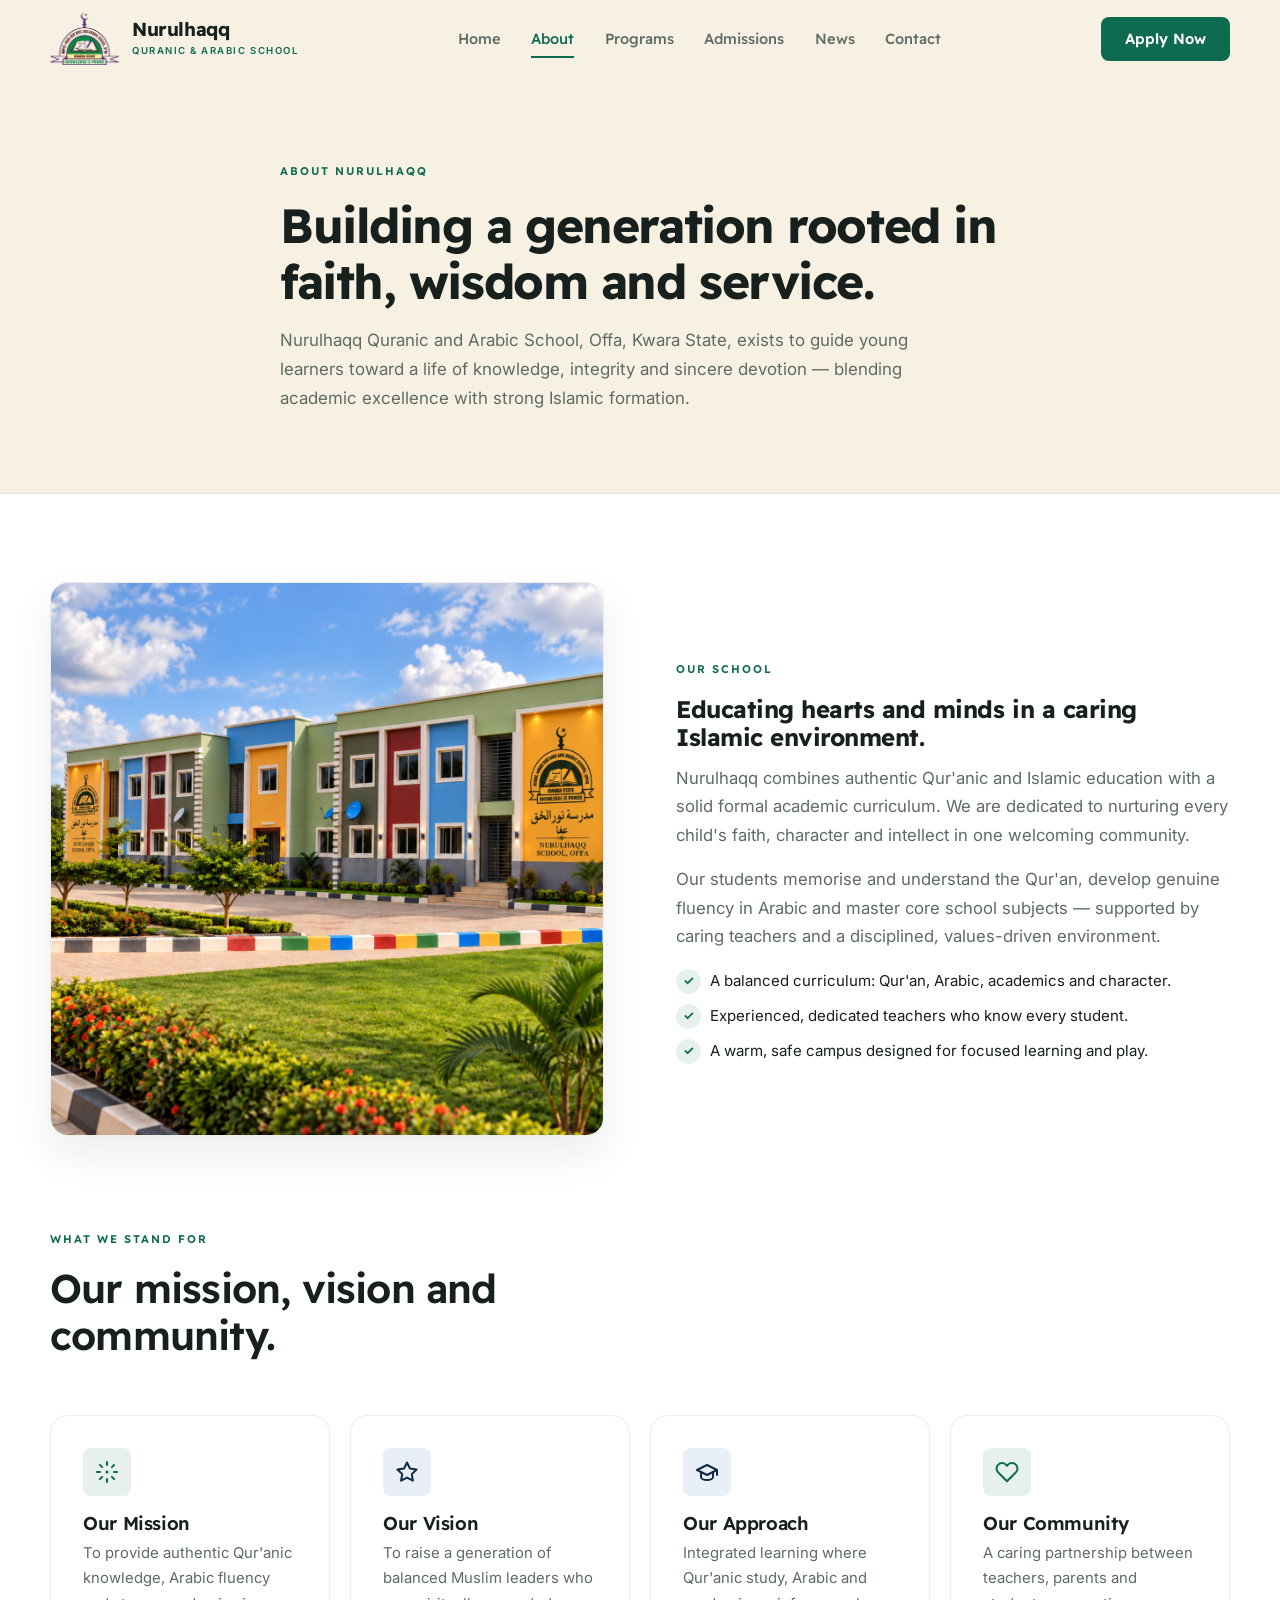
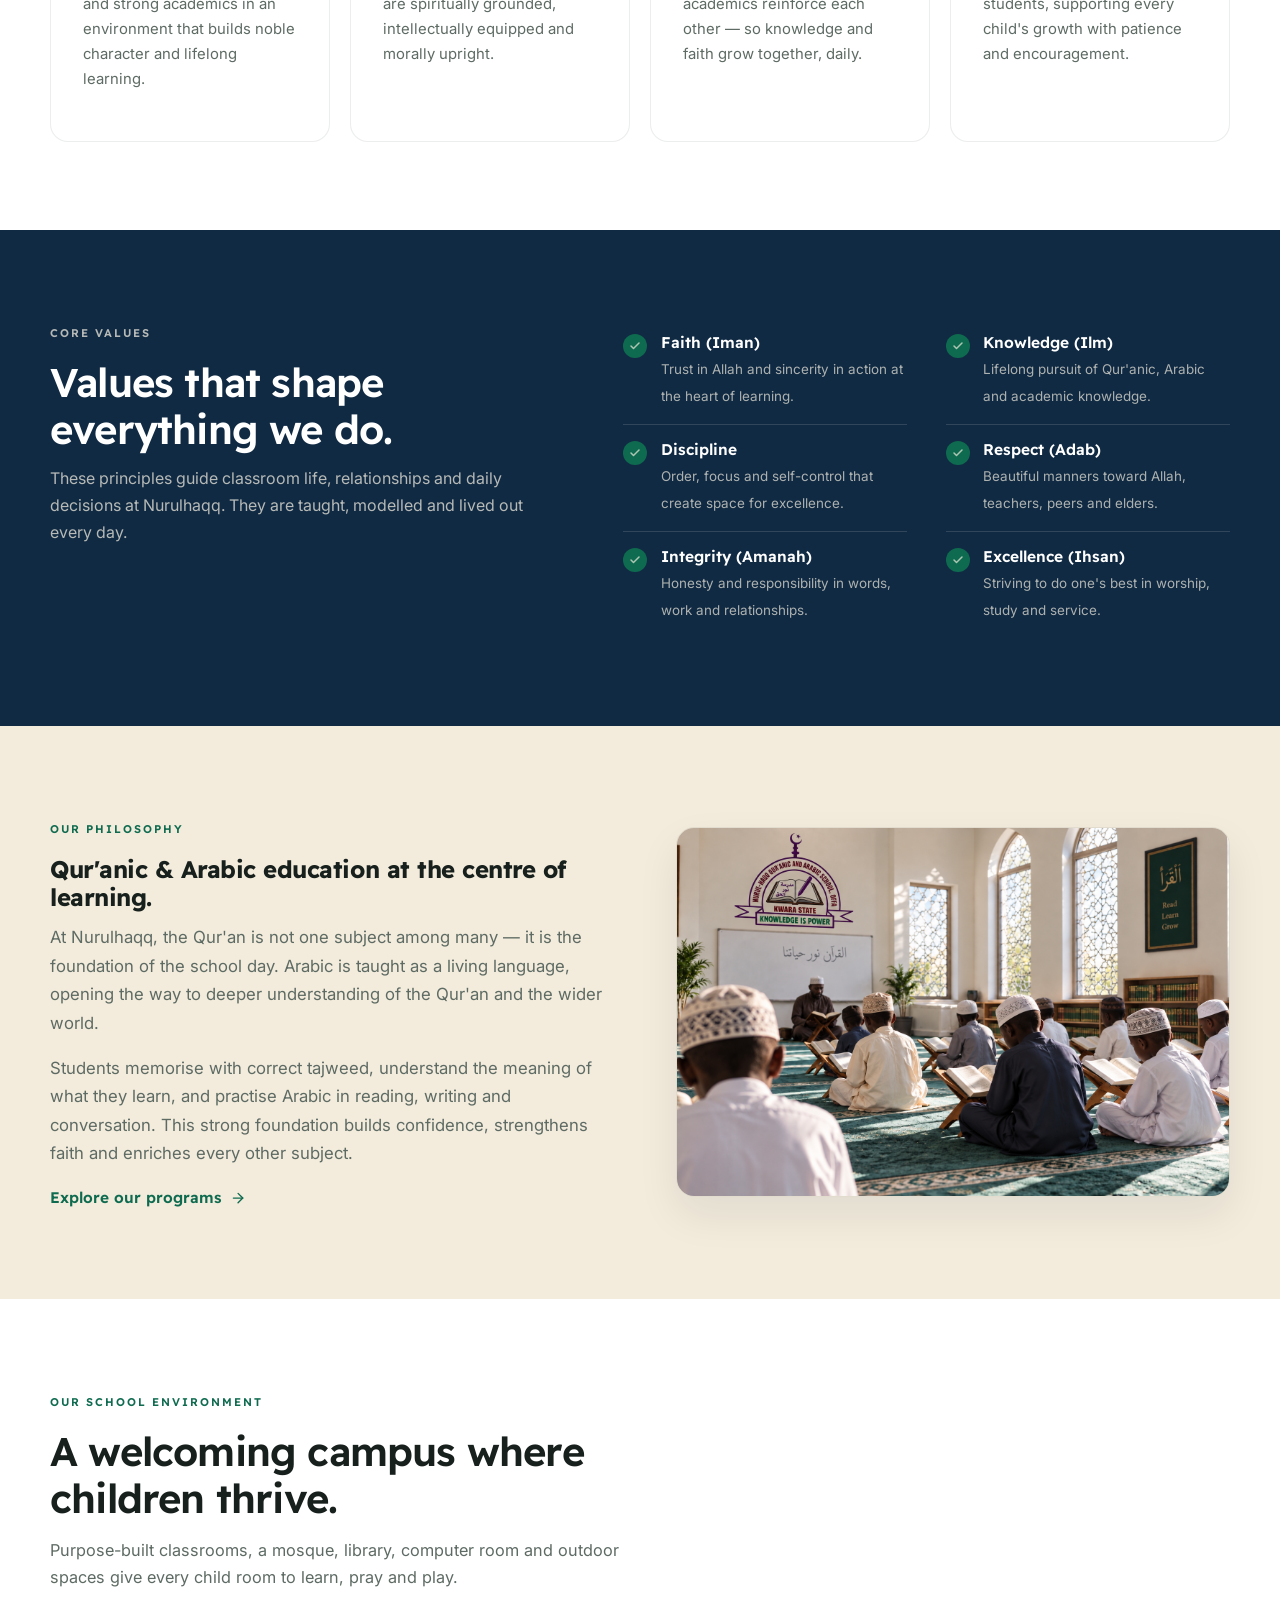
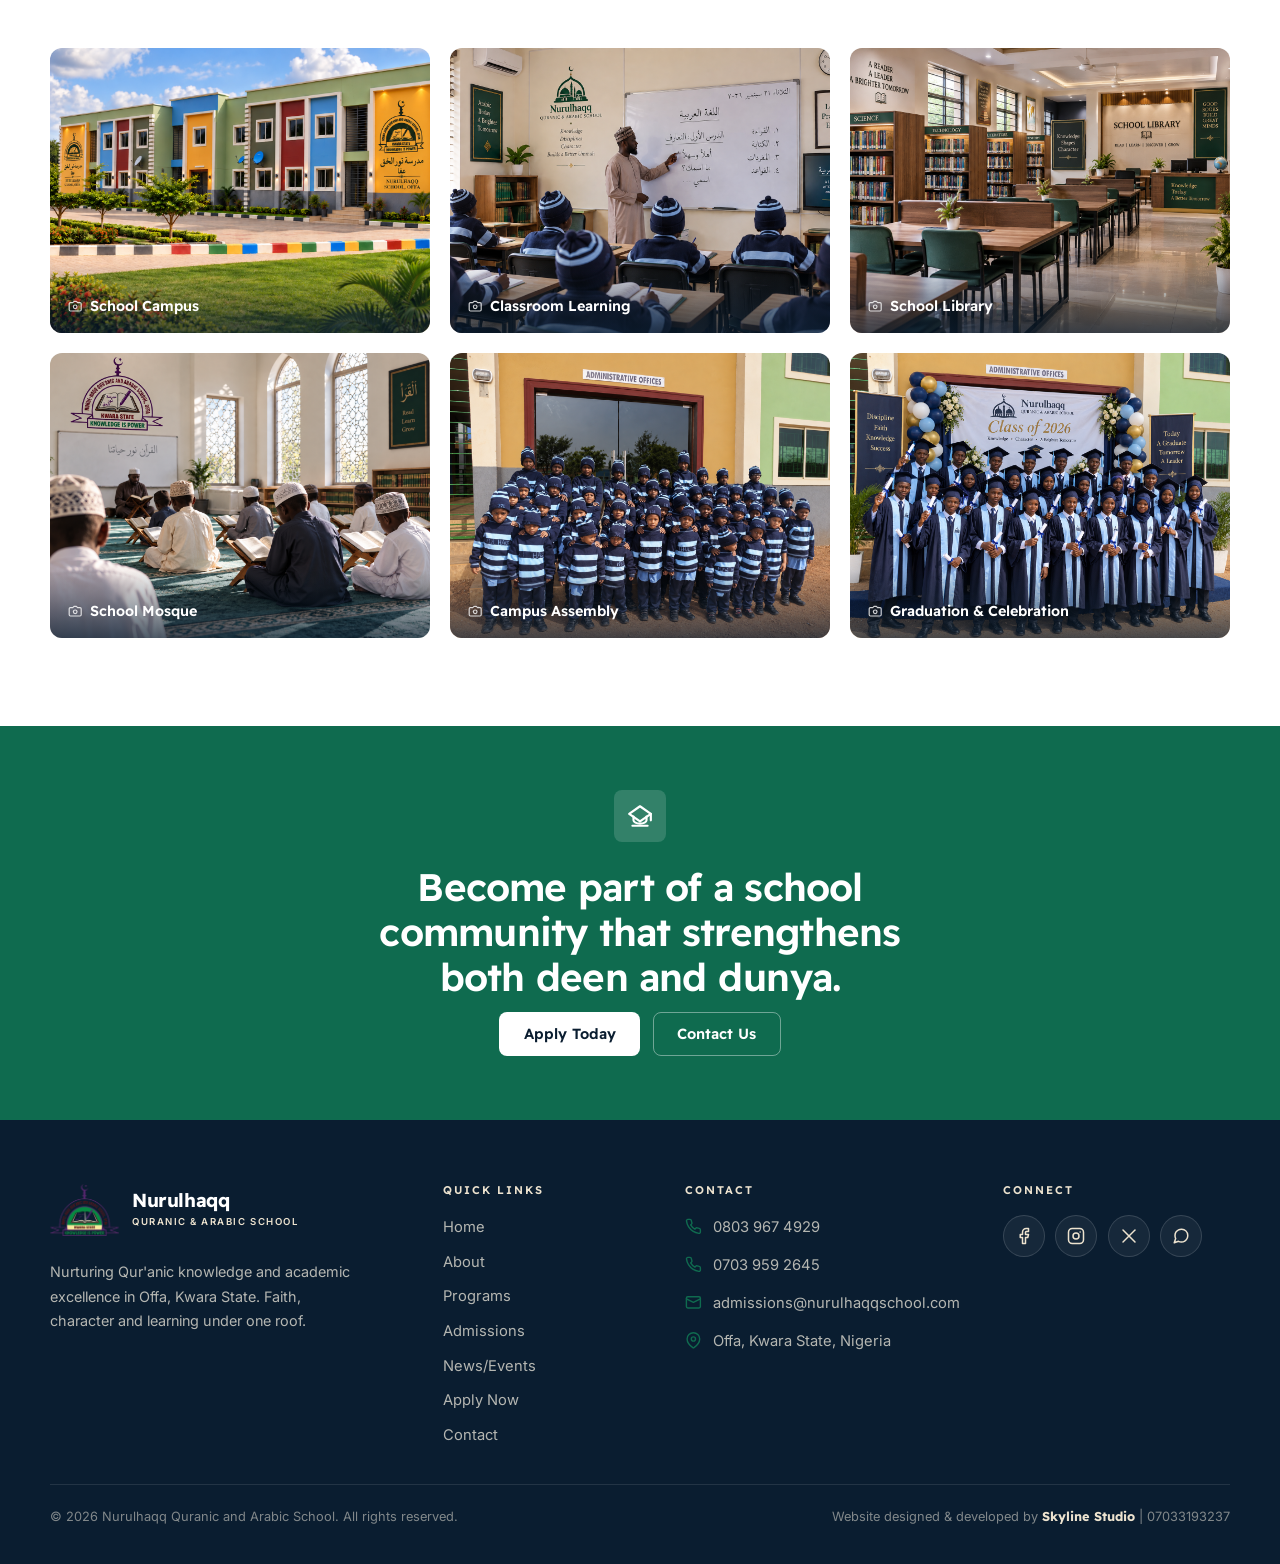
==== commit 26ee9253: "Update website design and responsive layout" ====
--- a/about.html
+++ b/about.html
@@ -445,7 +445,11 @@
 
       <div class="container footer__bottom">
         <p>© <span id="year"></span> Nurulhaqq Quranic and Arabic School. All rights reserved.</p>
-        <p>Website designed &amp; developed by <strong>Skyline Studio</strong></p>
+        <p>Website designed &amp; developed by <strong>Skyline Studio</strong> |
+          <a href="https://wa.me/2347033193237"
+             target="_blank"
+             rel="noopener noreferrer"
+             aria-label="Chat with Skyline Studio on WhatsApp">07033193237</a></p>
       </div>
     </footer>
 
--- a/styles.css
+++ b/styles.css
@@ -98,13 +98,6 @@
   color: var(--emerald);
 }
 
-.eyebrow::before {
-  content: "";
-  width: 26px;
-  height: 2px;
-  background: currentColor;
-}
-
 .eyebrow--light { color: var(--beige); }
 
 .section-head h2 {
@@ -293,13 +286,33 @@
   color: rgba(247, 241, 227, 0.9);
   font-size: 0.82rem;
   text-align: center;
+  overflow: hidden;
+}
+
+.announce__track {
+  display: flex;
+  width: max-content;
+  white-space: nowrap;
+  animation: announce-scroll 18s linear infinite;
+}
+
+@keyframes announce-scroll {
+  from { transform: translateX(-50%); }
+  to { transform: translateX(0); }
+}
+
+@media (prefers-reduced-motion: reduce) {
+  .announce__track {
+    animation: none;
+    transform: none;
+  }
 }
 
 .announce__inner {
   display: flex;
-  flex-wrap: wrap;
-  align-items: center;
-  justify-content: center;
+  flex-wrap: nowrap;
+  align-items: center;
+  justify-content: flex-start;
   gap: 0.4rem 0.9rem;
   padding: 0.55rem 1rem;
 }
@@ -356,6 +369,7 @@
 .hero__media { min-width: 0; }
 
 .hero__photo {
+  margin: 1em 0;
   border-radius: var(--radius-lg);
   overflow: hidden;
   aspect-ratio: 4 / 4.5;
@@ -413,17 +427,19 @@
 }
 
 .about__photo {
+  width: 100%;
+  margin-inline: 0;
   border-radius: var(--radius-lg);
   overflow: hidden;
-  aspect-ratio: 4 / 4.4;
+  aspect-ratio: 1 / 1;
   border: 1px solid var(--line-soft);
   box-shadow: var(--shadow-soft);
 }
 
 .about__photo img {
+  display: block;
   width: 100%;
-  height: 100%;
-  object-fit: cover;
+  height: auto;
 }
 
 .about__copy h2 {
@@ -1522,6 +1538,10 @@
 }
 
 .footer__bottom strong { color: var(--beige); font-family: var(--font-display); }
+
+.footer__bottom a { transition: color 0.2s ease; }
+
+.footer__bottom a:hover { color: var(--beige); }
 
 /* ---------- Lightbox ---------- */
 
@@ -1633,6 +1653,8 @@
     display: flex;
     justify-content: center;
     margin-top: 1rem;
+    color: #ffffff !important;
+    -webkit-text-fill-color: #ffffff !important;
   }
 
   .nav-toggle { display: grid; }
@@ -1644,7 +1666,7 @@
   .dual-grid,
   .apply-layout { grid-template-columns: 1fr; }
 
-  .hero__media { max-width: 560px; }
+  .hero__media { max-width: none; }
 
   .news__feature { gap: 2rem; }
 
@@ -1725,4 +1747,51 @@
   .brand img { height: 44px; }
 
   .map-box { aspect-ratio: 4 / 3; }
+}
+
+/* Remove decorative eyebrow line */
+p.eyebrow::before,
+p.eyebrow:before,
+.eyebrow::before,
+.eyebrow:before {
+    content: none !important;
+    display: none !important;
+    width: 0 !important;
+    height: 0 !important;
+    margin: 0 !important;
+    padding: 0 !important;
+    background: none !important;
+    border: none !important;
+}
+
+/* ---------- Strip responsive: mobile (1 column) ---------- */
+
+@media (max-width: 767px) {
+  .strip__inner {
+    display: grid;
+    grid-template-columns: 1fr;
+    gap: 0.75rem;
+  }
+
+  .strip__item + .strip__item {
+    border-left: 0;
+    padding-left: 0;
+  }
+}
+
+/* ---------- Strip responsive: tablet (2 equal columns) ---------- */
+
+@media (min-width: 768px) and (max-width: 1023px) {
+  .strip__inner {
+    display: grid;
+    grid-template-columns: repeat(2, minmax(0, 1fr));
+    align-items: center;
+    column-gap: 2.4rem;
+    row-gap: 0.75rem;
+  }
+
+  .strip__item:nth-child(odd) {
+    border-left: 0;
+    padding-left: 0;
+  }
 }
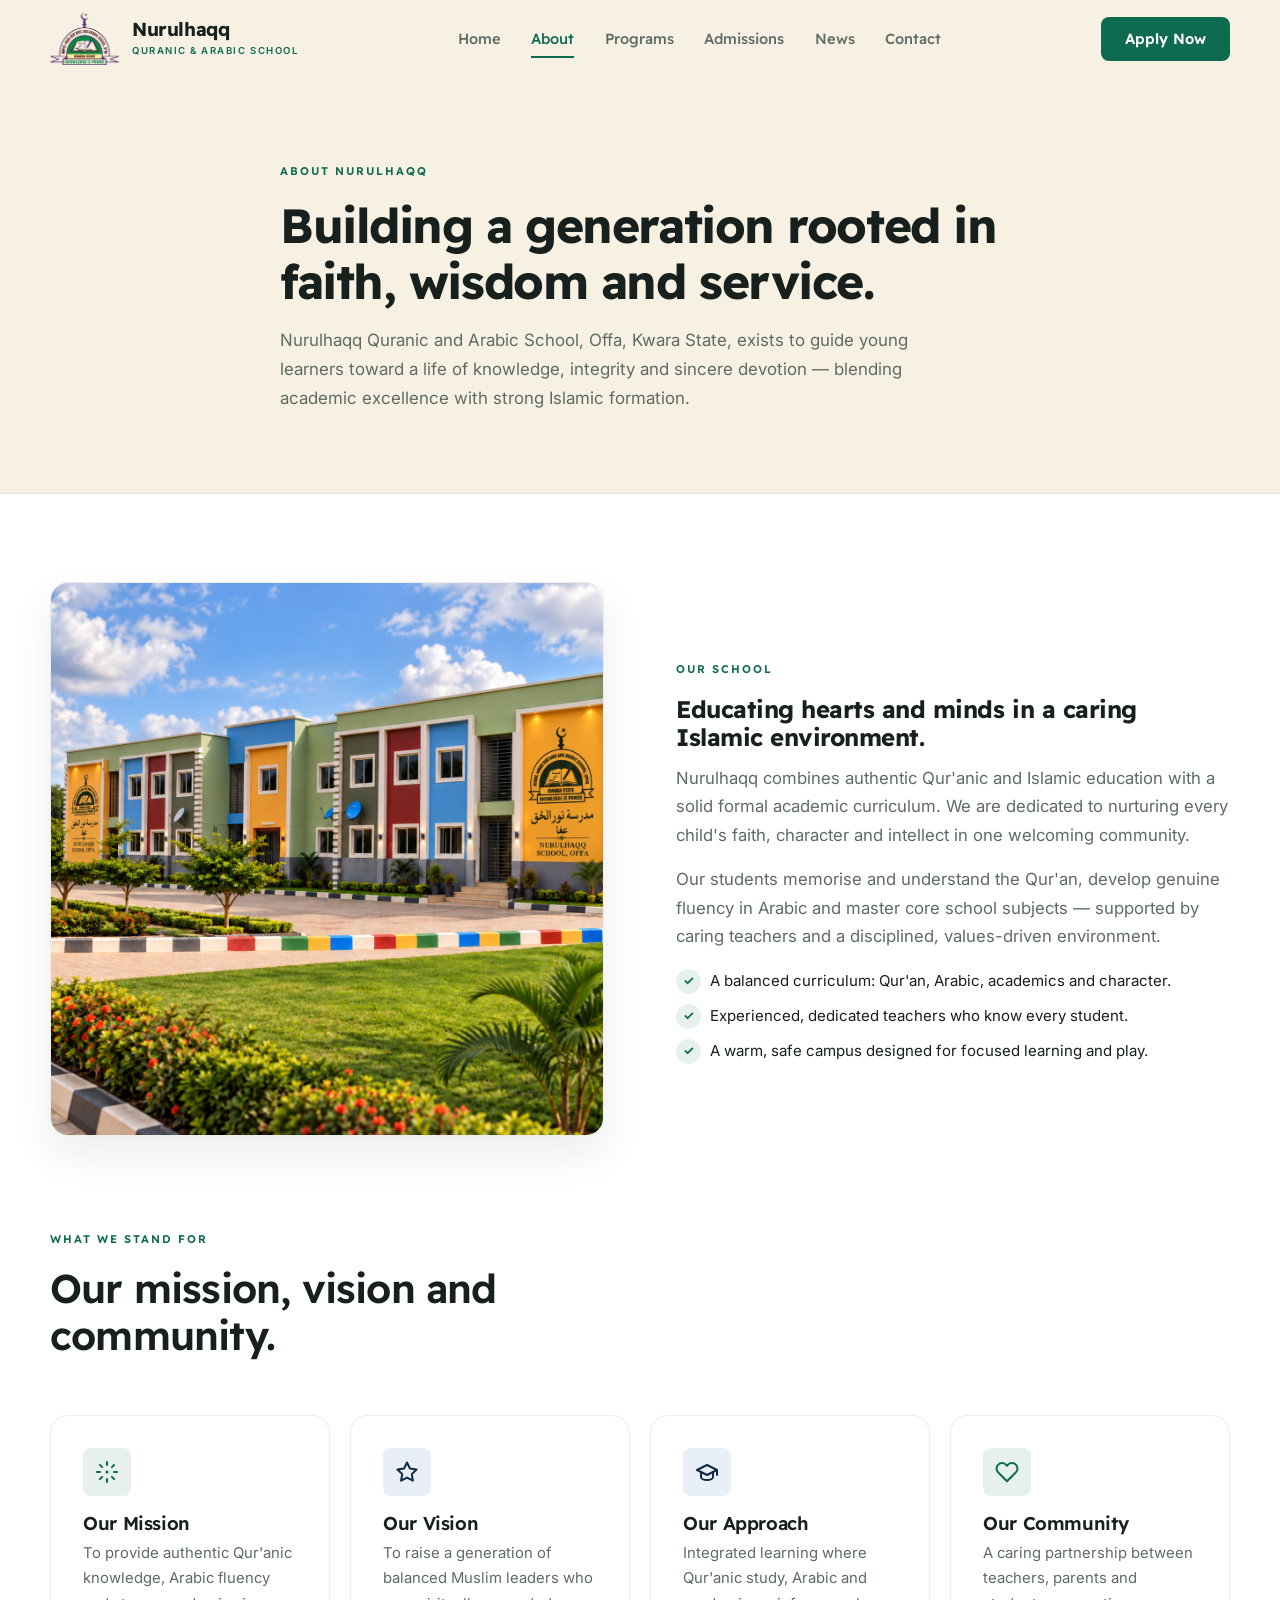
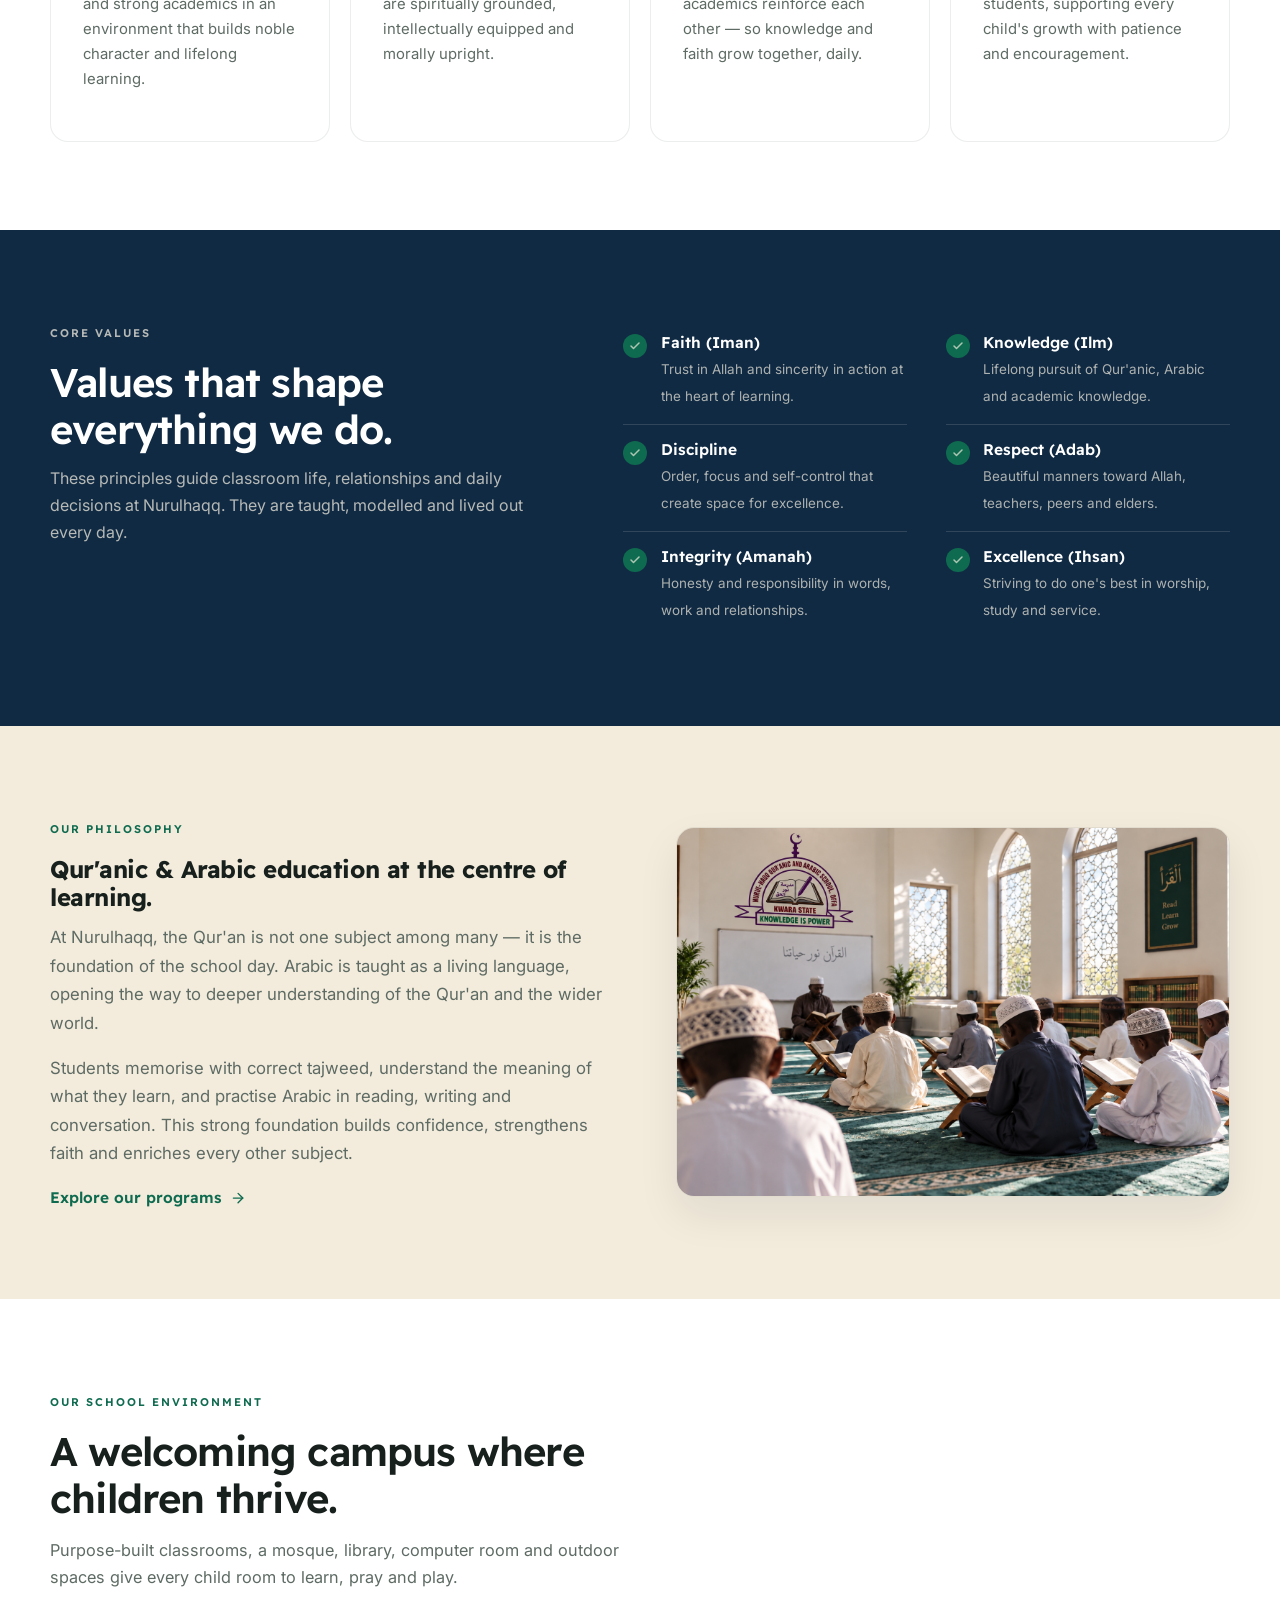
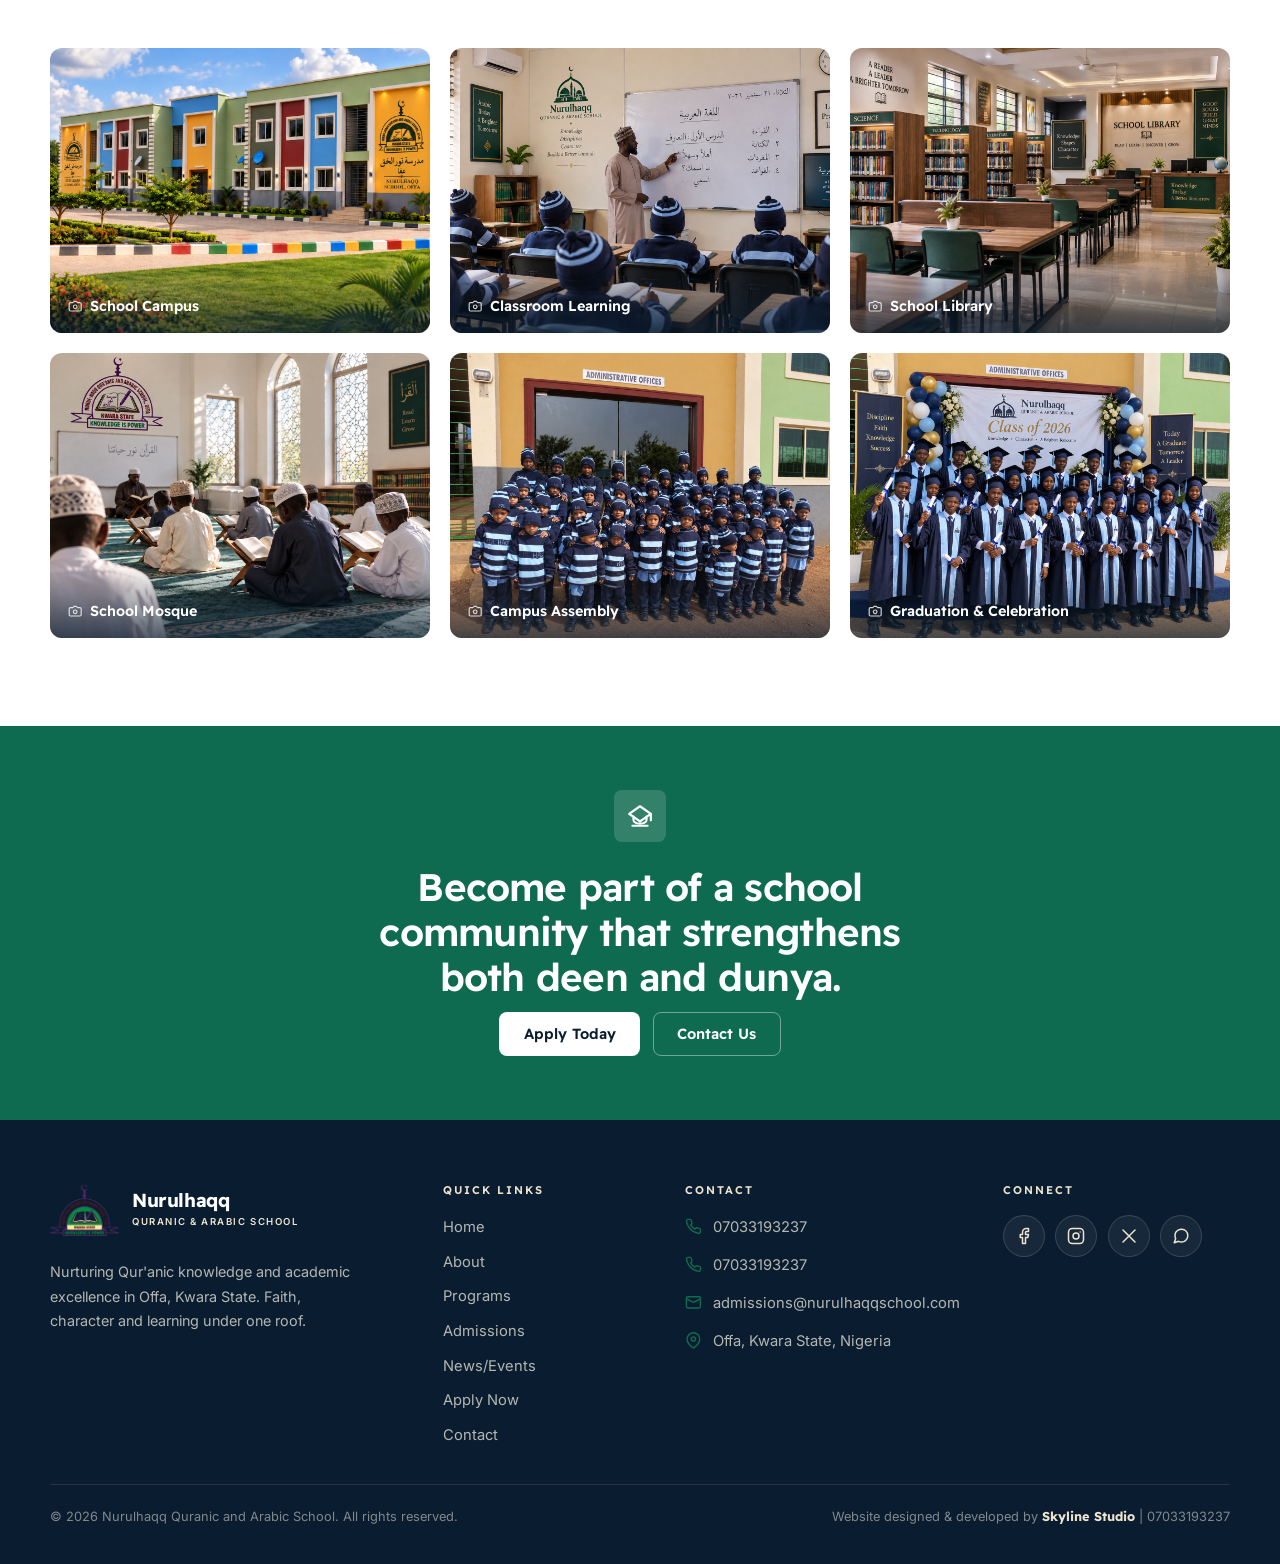
==== commit 0e186270: "Update website contact information" ====
--- a/about.html
+++ b/about.html
@@ -425,8 +425,8 @@
         <div>
           <h3 class="footer__title">Contact</h3>
           <div class="footer__contact">
-            <div><svg><use href="#i-phone" /></svg><a href="tel:08039674929">0803 967 4929</a></div>
-            <div><svg><use href="#i-phone" /></svg><a href="tel:07039592645">0703 959 2645</a></div>
+            <div><svg><use href="#i-phone" /></svg><a href="tel:+2347033193237">07033193237</a></div>
+            <div><svg><use href="#i-phone" /></svg><a href="tel:+2347033193237">07033193237</a></div>
             <div><svg><use href="#i-mail" /></svg><a href="mailto:admissions@nurulhaqqschool.com">admissions@nurulhaqqschool.com</a></div>
             <div><svg><use href="#i-pin" /></svg><span>Offa, Kwara State, Nigeria</span></div>
           </div>
@@ -438,7 +438,7 @@
             <a href="#" aria-label="Facebook"><svg><use href="#i-facebook" /></svg></a>
             <a href="#" aria-label="Instagram"><svg><use href="#i-instagram" /></svg></a>
             <a href="#" aria-label="X (Twitter)"><svg><use href="#i-twitter" /></svg></a>
-            <a href="https://wa.me/2348039674929" aria-label="WhatsApp"><svg><use href="#i-whats" /></svg></a>
+            <a href="https://wa.me/2347033193237" aria-label="WhatsApp"><svg><use href="#i-whats" /></svg></a>
           </div>
         </div>
       </div>
